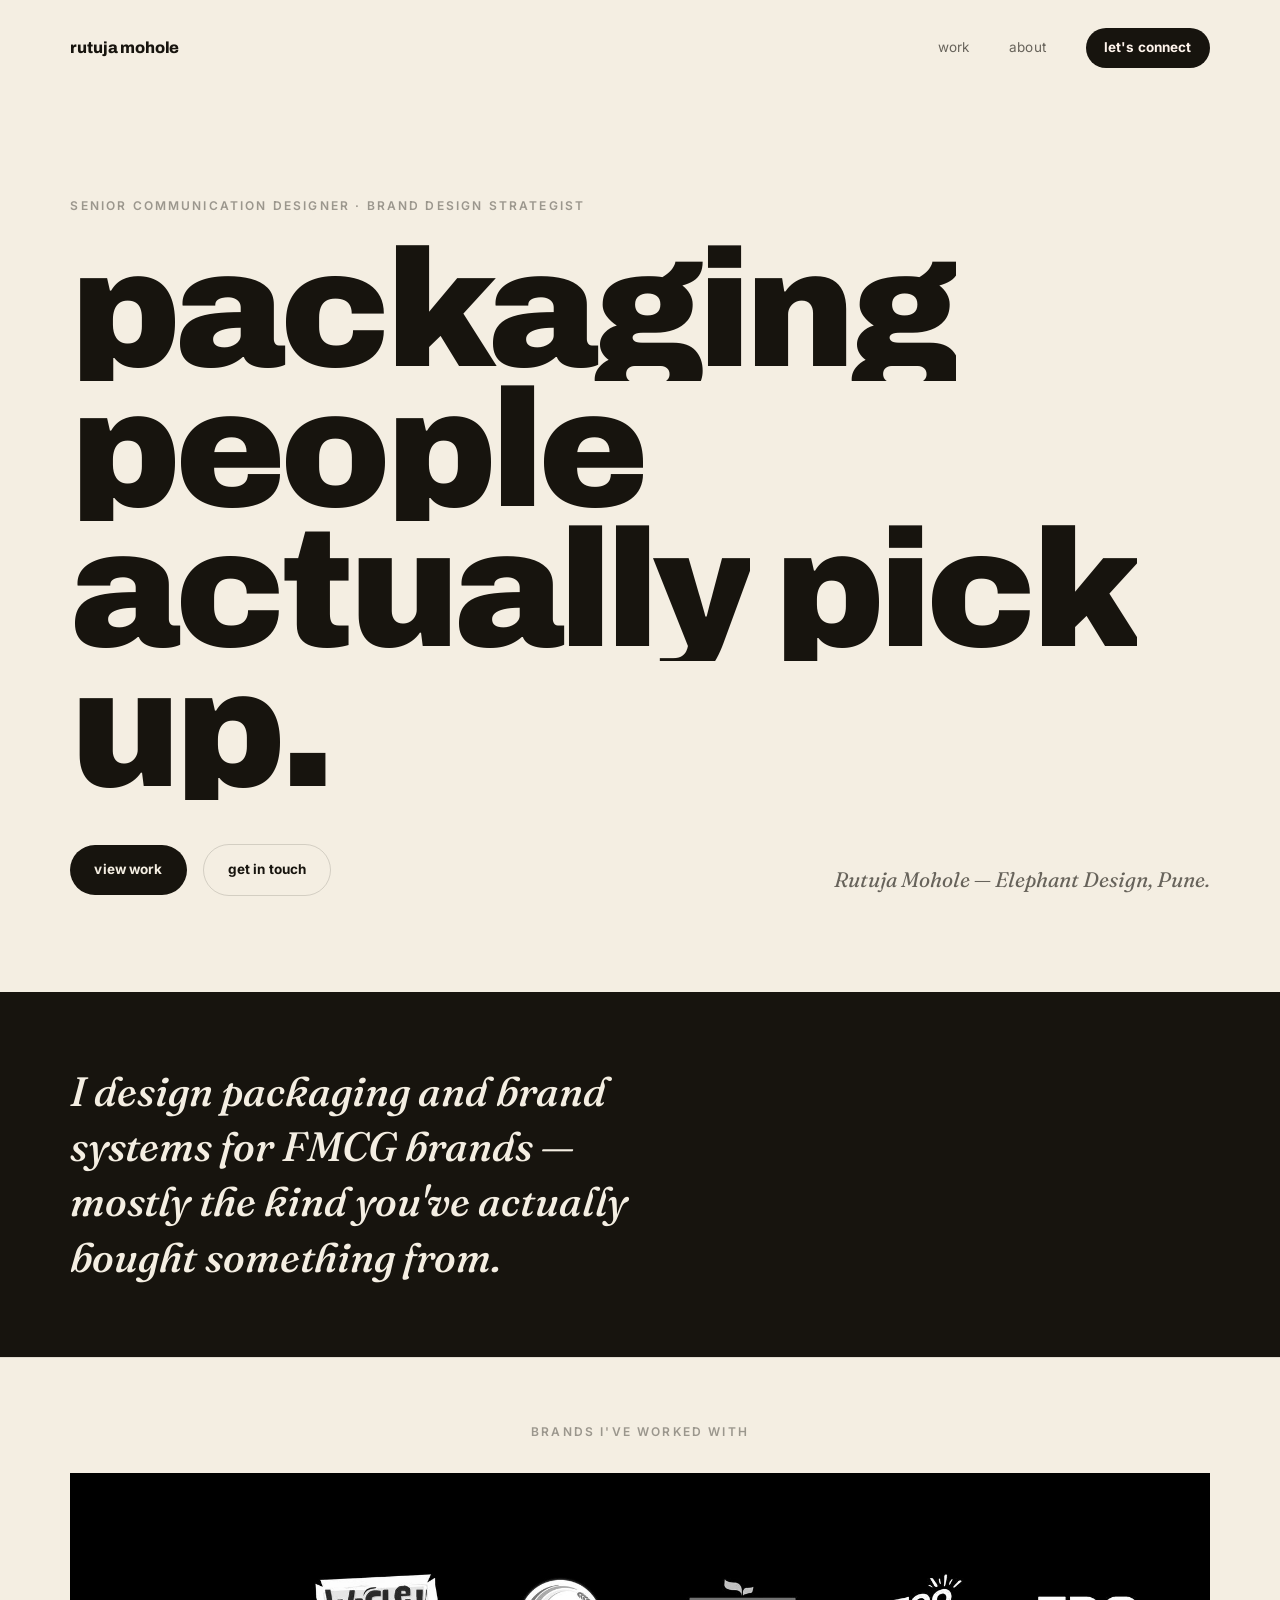
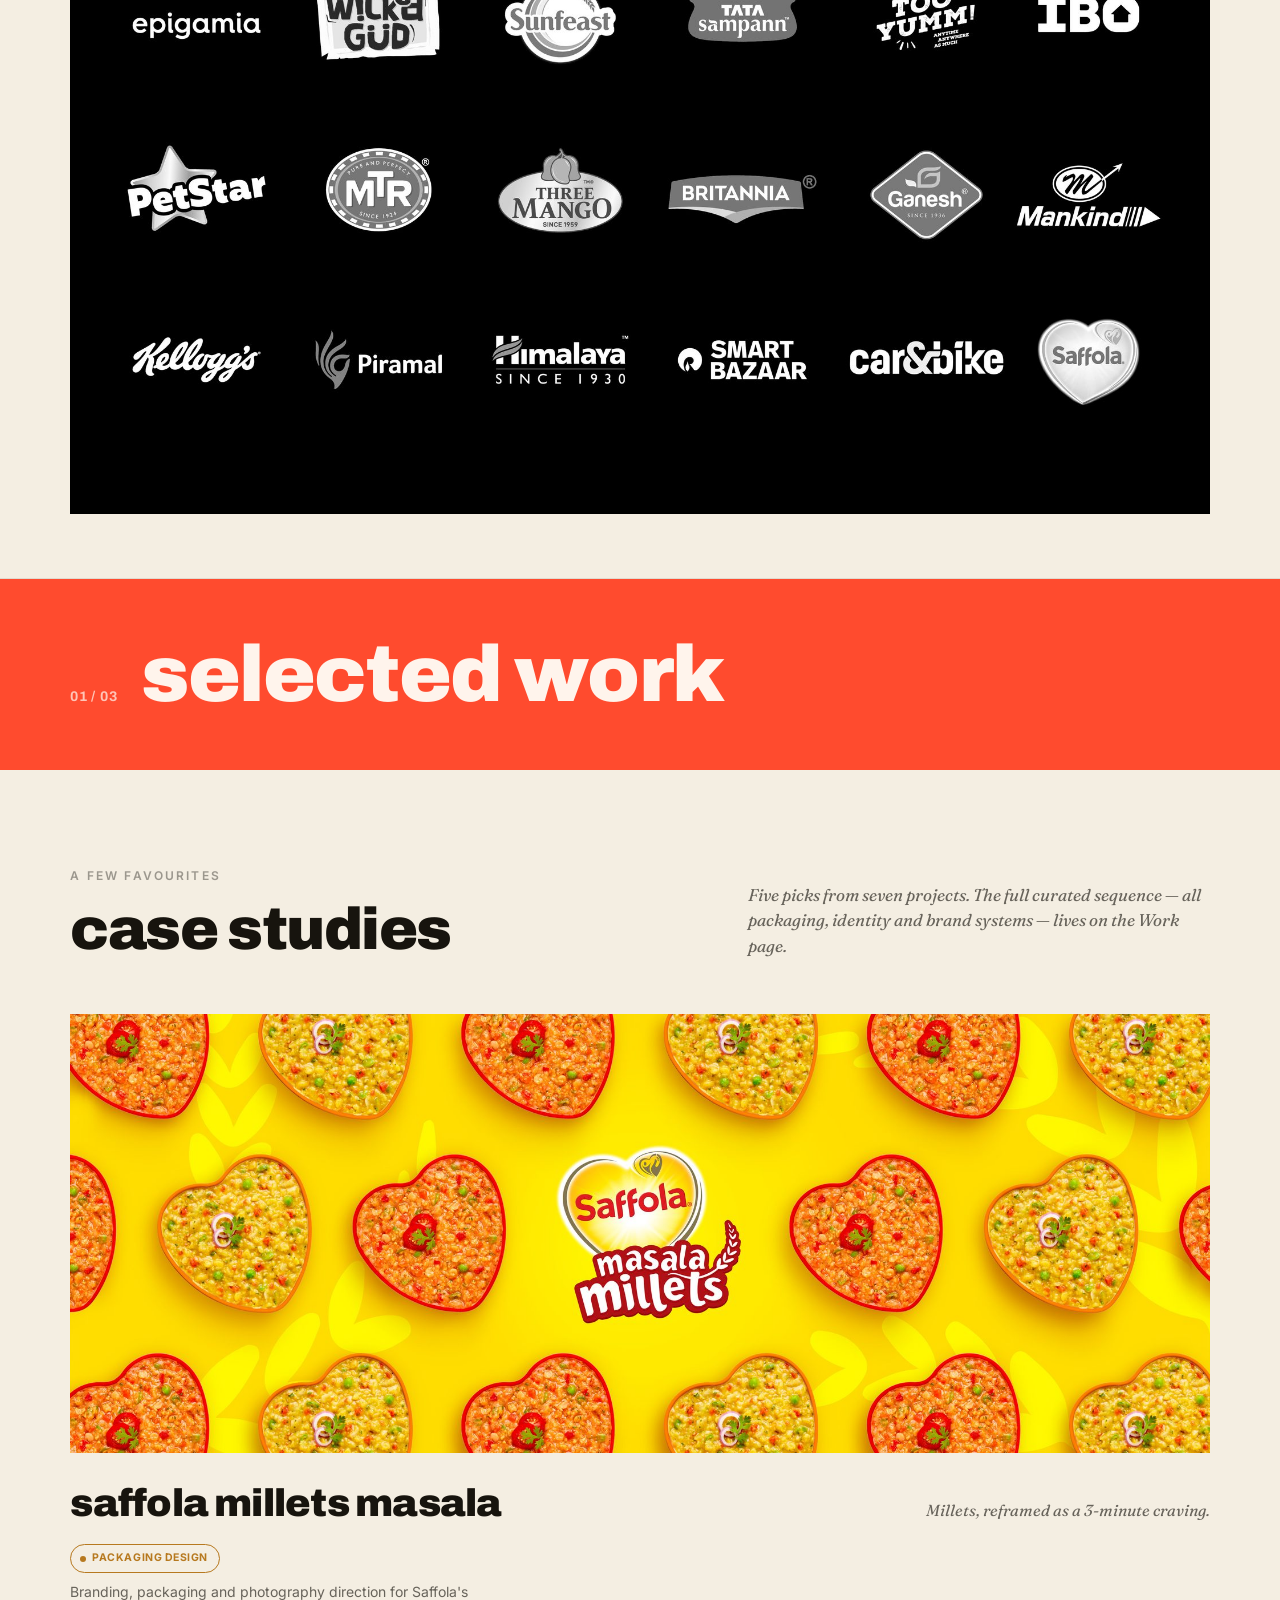
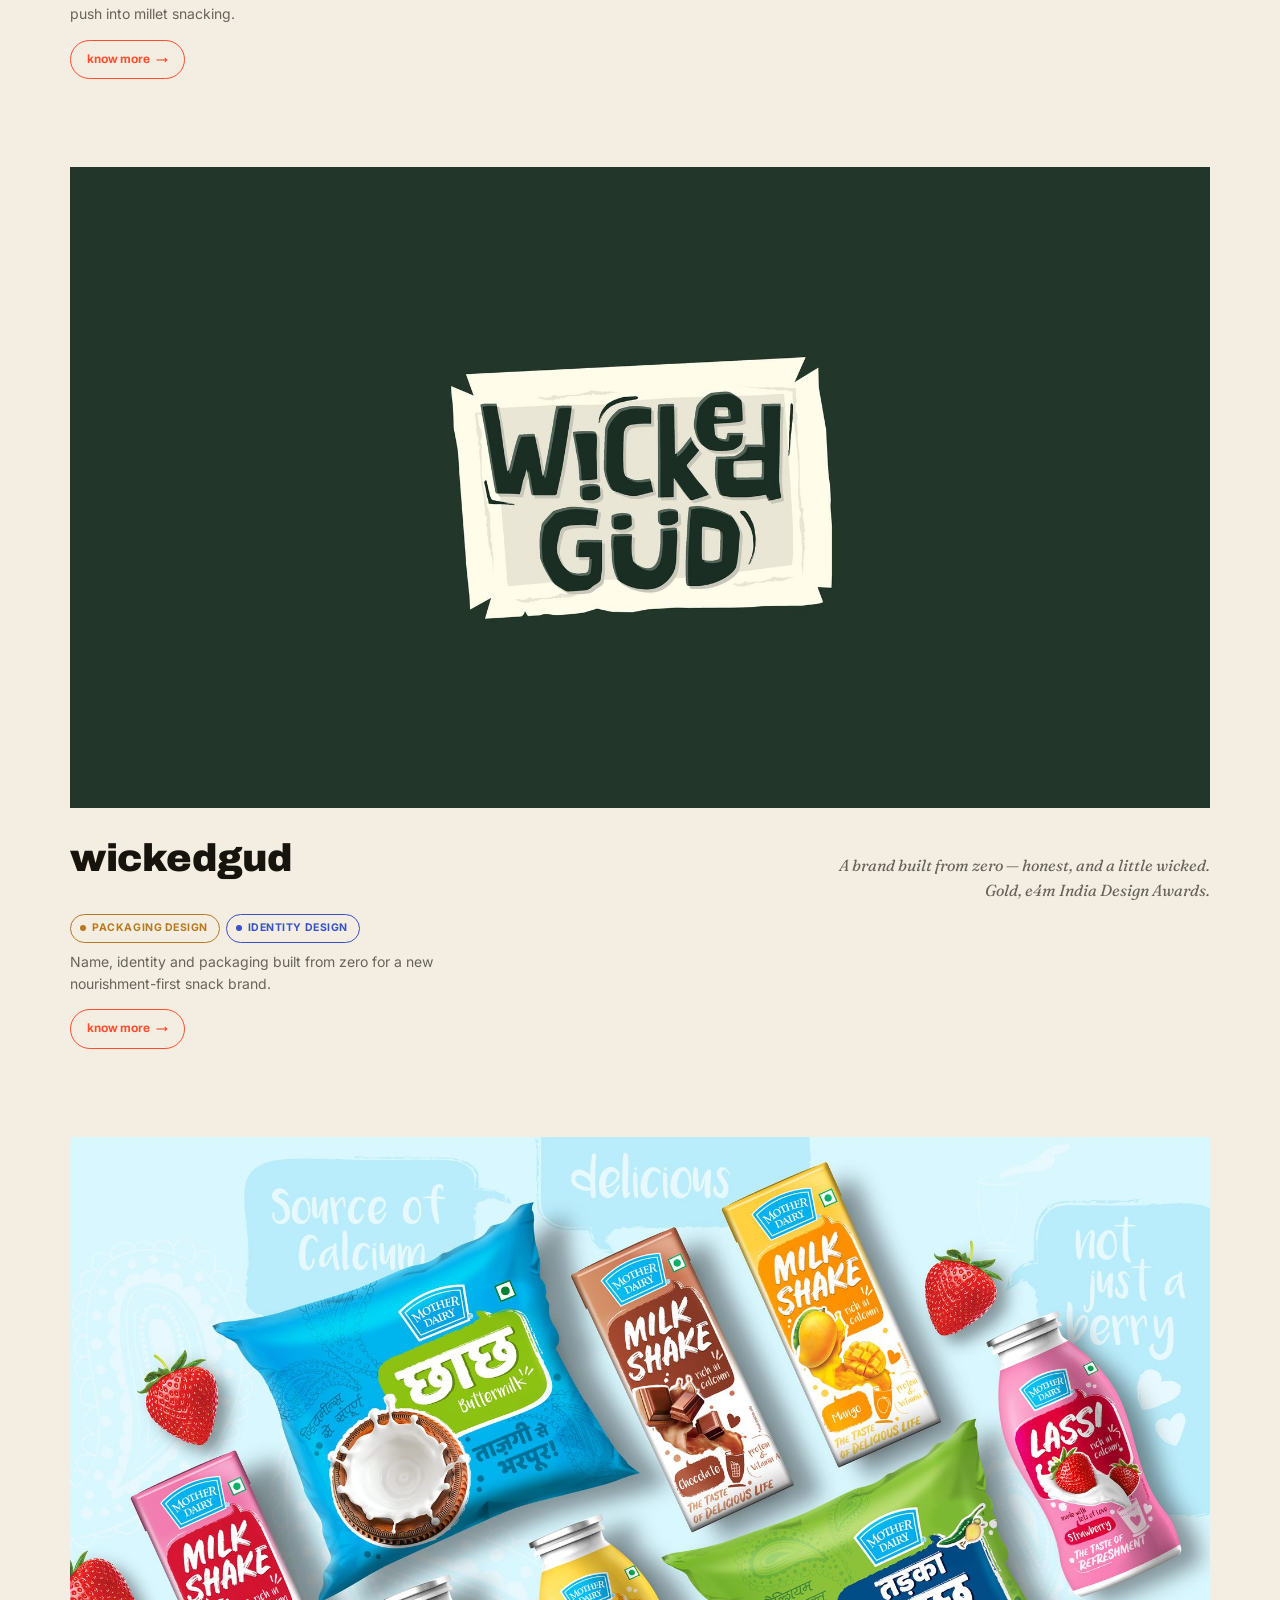
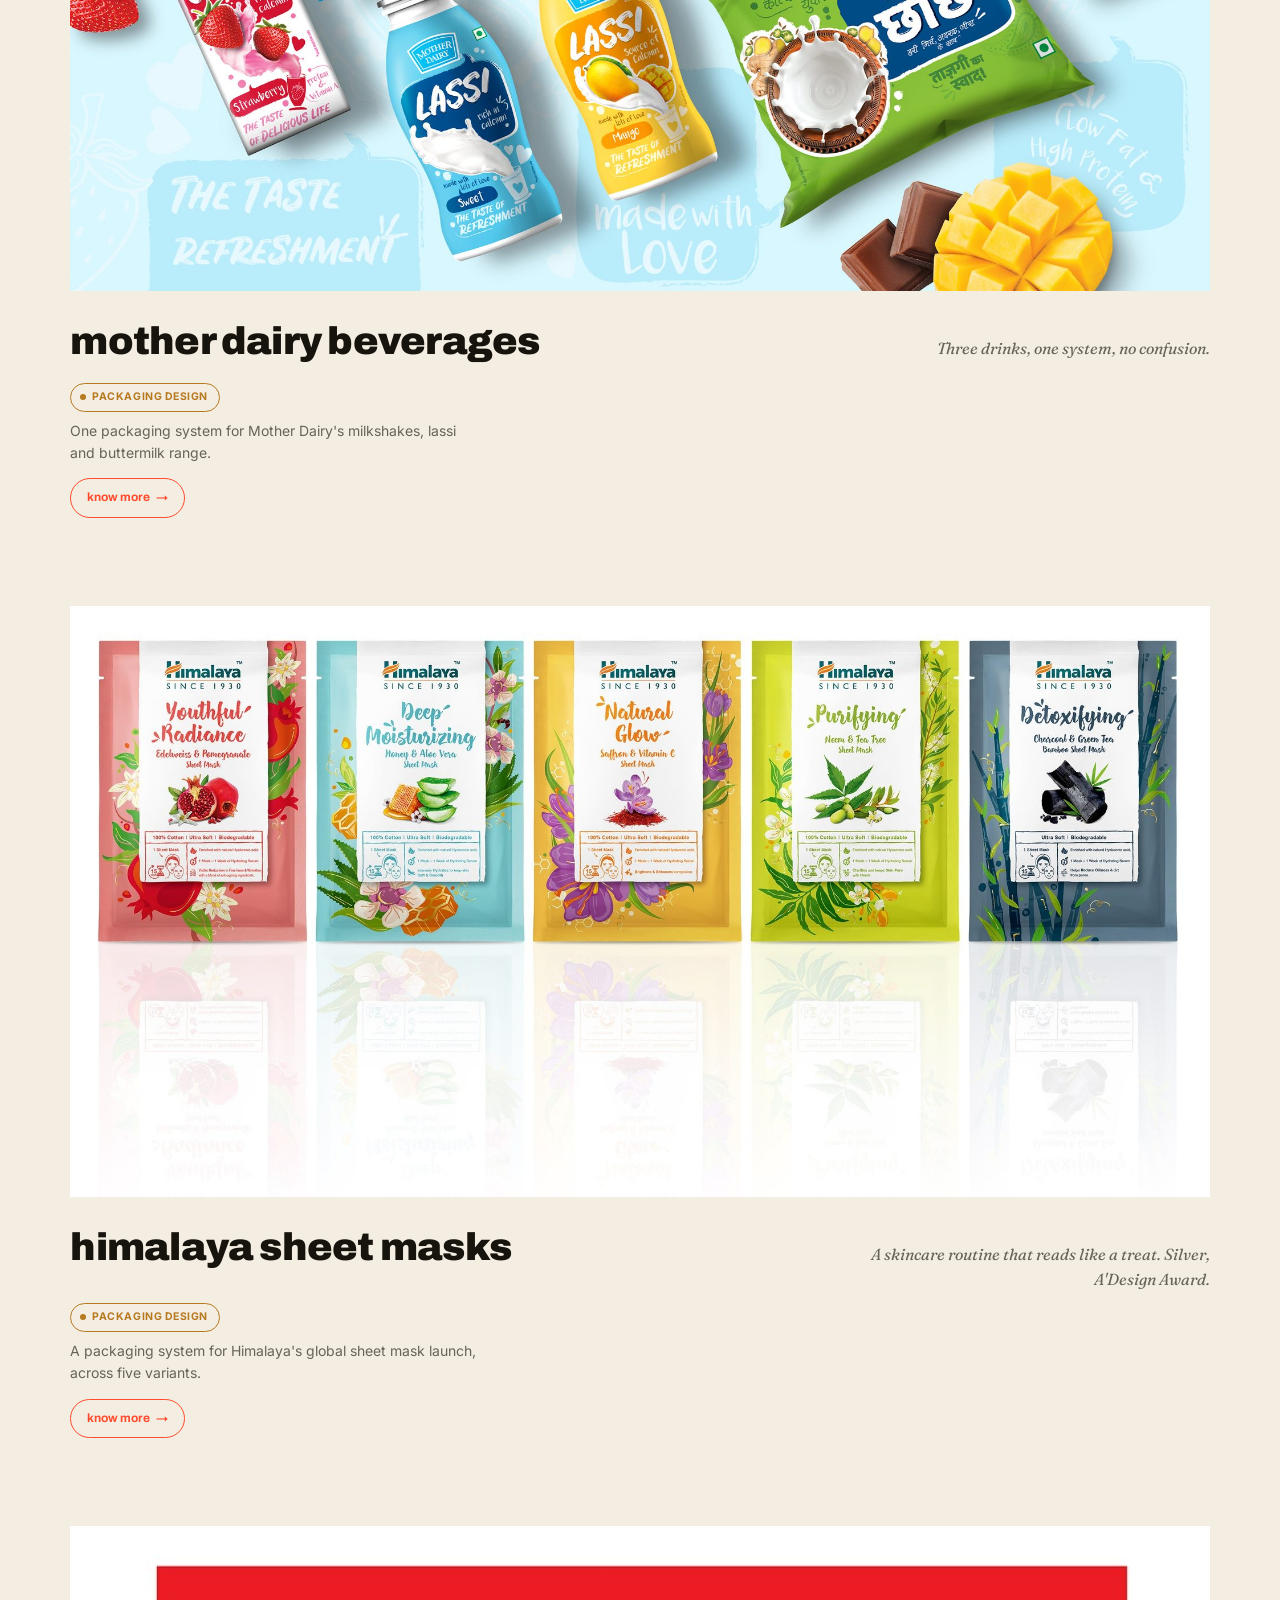
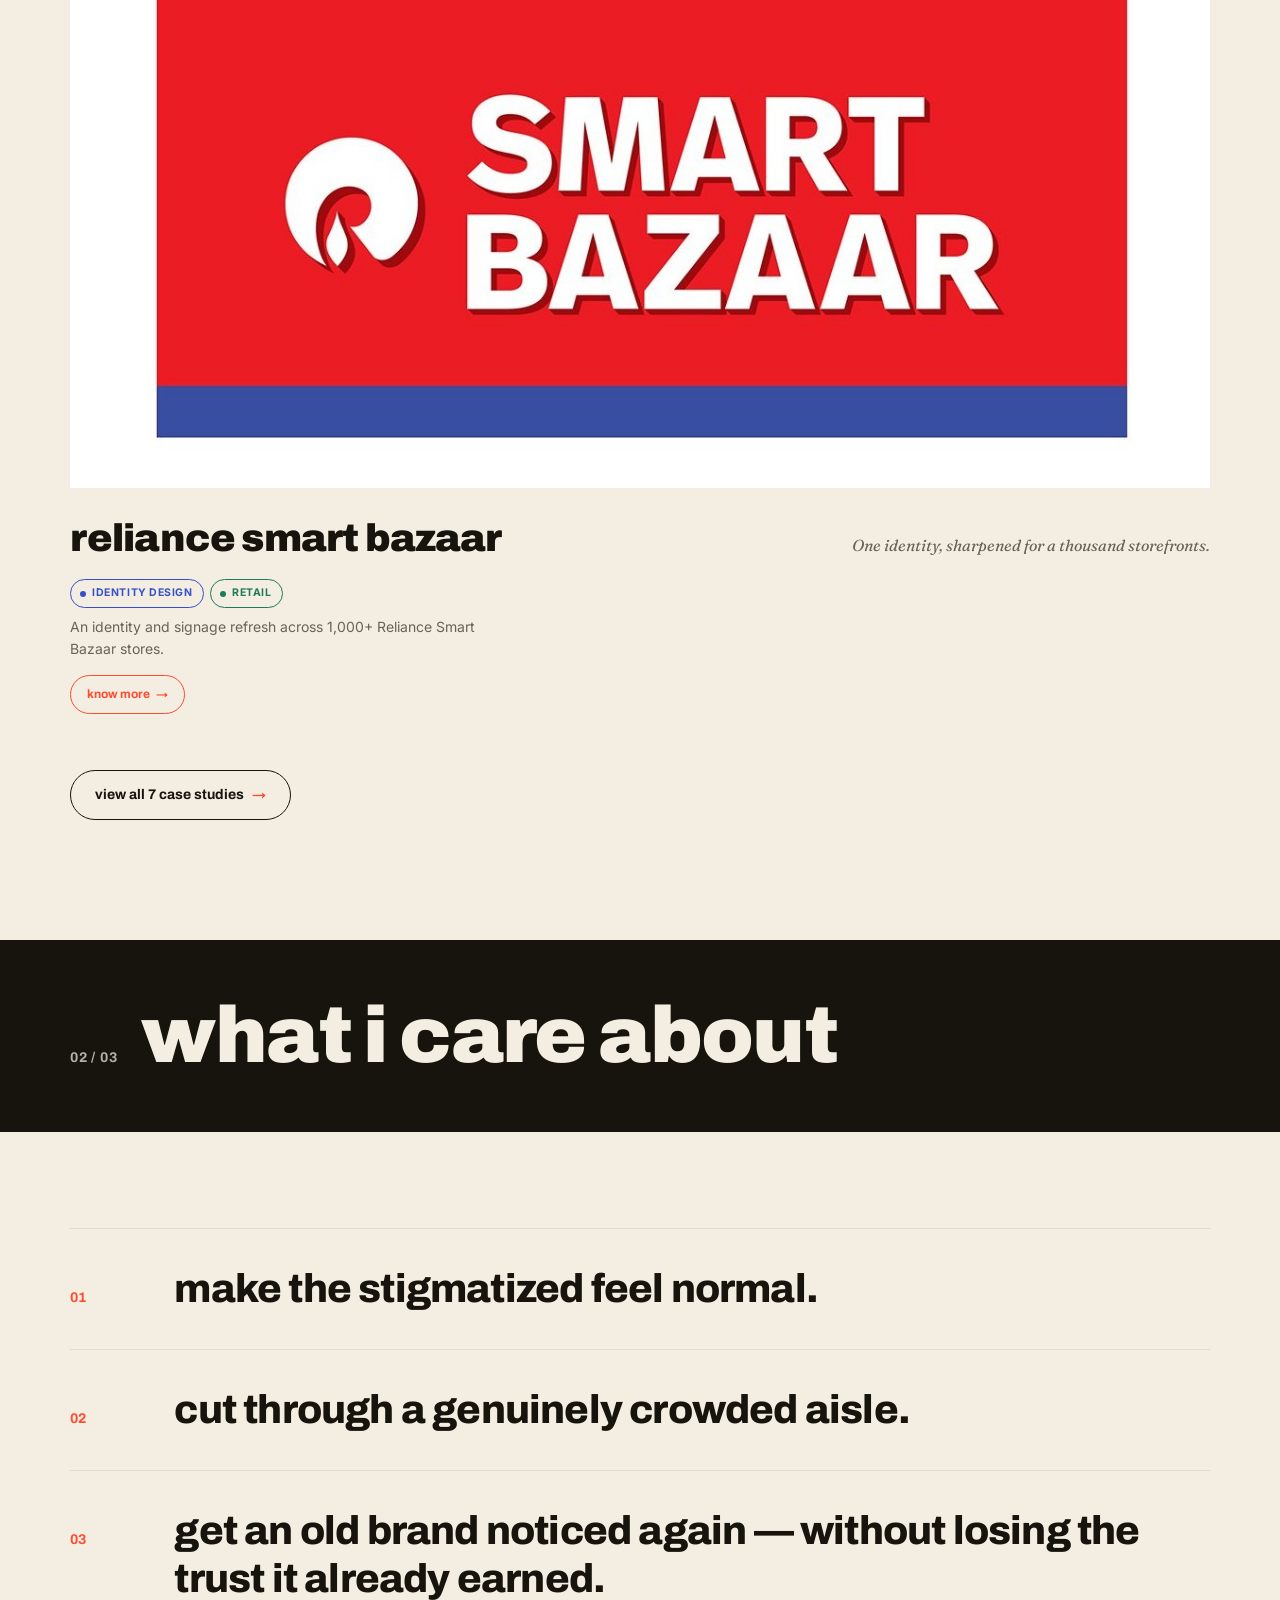
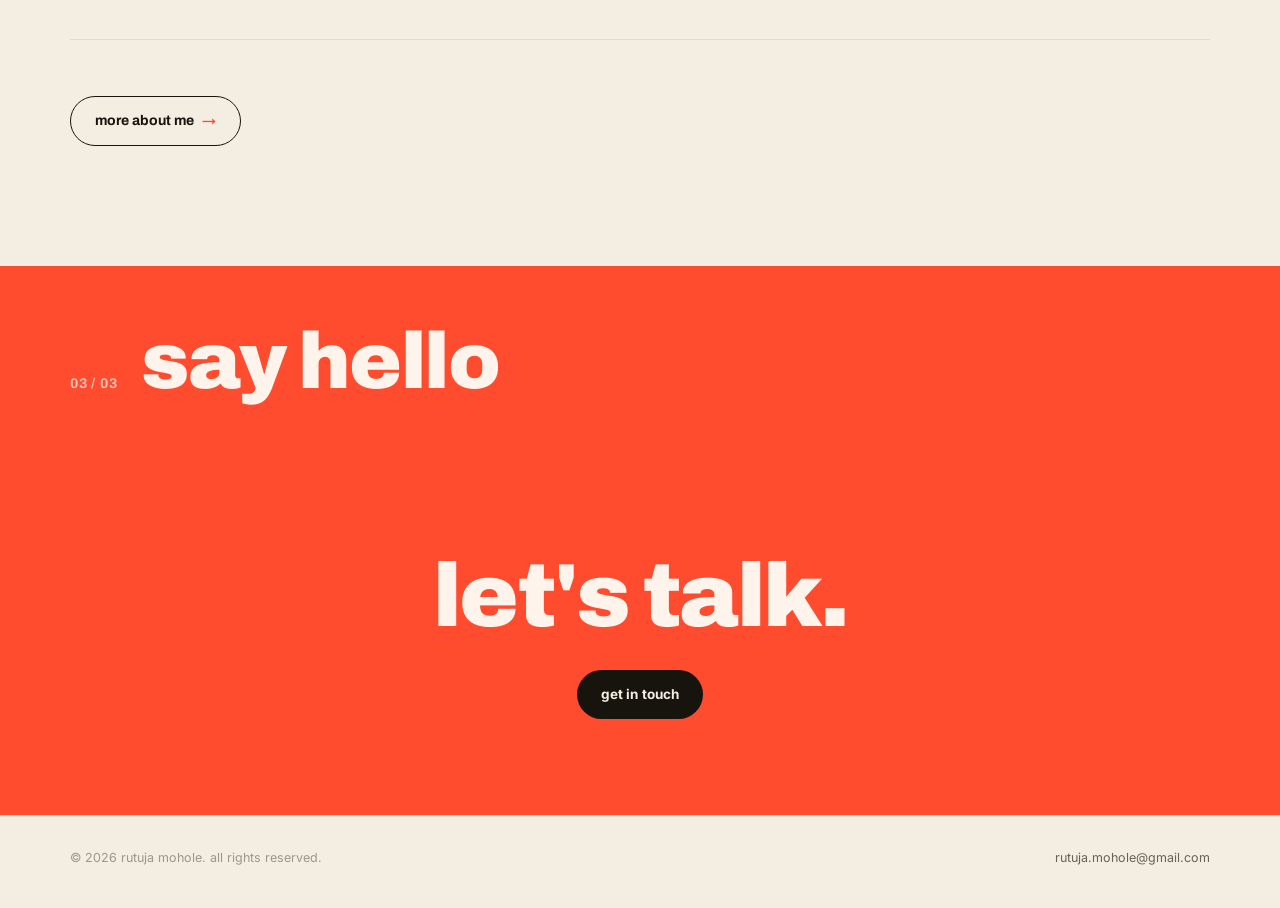
==== index.html @ 10455d33 "Differentiate category tags with distinct colors — amber (Packaging Design), indigo (Identity Design" ====
<!DOCTYPE html>
<html lang="en">
<head>
<meta charset="UTF-8">
<meta name="viewport" content="width=device-width, initial-scale=1.0">
<link rel="manifest" href="/manifest.json">
<meta name="theme-color" content="#17140E">
<link rel="icon" href="/icons/favicon-32.png" sizes="32x32" type="image/png">
<link rel="icon" href="/icons/favicon-48.png" sizes="48x48" type="image/png">
<link rel="apple-touch-icon" href="/icons/apple-touch-icon.png">
<meta name="apple-mobile-web-app-capable" content="yes">
<meta name="apple-mobile-web-app-status-bar-style" content="black-translucent">
<meta name="apple-mobile-web-app-title" content="Rutuja Mohole">
<title>Rutuja Mohole — Senior Communication Designer &amp; Brand Design Strategist</title>
<meta name="description" content="Portfolio of Rutuja Mohole — Senior Communication Designer & Brand Design Strategist. Branding, packaging and design systems for Saffola, Epigamia, WickedGud, Mother Dairy, Himalaya, ITC Sunfeast and Reliance Smart Bazaar.">
<link rel="stylesheet" href="css/style.css">
</head>
<body>

<nav class="nav">
  <a href="index.html" class="nav-mark">Rutuja Mohole</a>
  <div class="nav-links">
    <a href="work.html">Work</a>
    <a href="about.html">About</a>
    <a href="contact.html" class="cta">Let's Connect</a>
  </div>
  <button class="nav-toggle" aria-label="Menu"><span></span><span></span><span></span></button>
</nav>
<div class="nav-backdrop"></div>

<!-- ===================== HERO ===================== -->
<header class="hero" id="top">
  <div class="wrap">
    <div class="hero-copy">
      <p class="eyebrow">Senior Communication Designer · Brand Design Strategist</p>
      <h1 class="hero-name breakout" data-kinetic style="padding-left:var(--edge);">packaging people actually pick up.</h1>
      <div class="hero-tagline-row">
        <div class="hero-actions">
          <a href="work.html" class="btn btn-primary">view work</a>
          <a href="contact.html" class="btn btn-ghost">get in touch</a>
        </div>
        <p class="hero-intro">Rutuja Mohole — Elephant Design, Pune.</p>
      </div>
    </div>
  </div>
</header>

<!-- ===================== POSITIONING STRIP ===================== -->
<section class="positioning-strip reveal">
  <div class="wrap">
    <p>I design packaging and brand systems for FMCG brands — mostly the kind you've actually bought something from.</p>
  </div>
</section>

<!-- ===================== SIGNALS: LOGOS ===================== -->
<section class="logos">
  <div class="wrap">
    <p class="eyebrow" style="text-align:center;">Brands I've worked with</p>
    <div class="logo-grid">
      <img src="media/images/s02_Logos_copy.png.jpg" alt="Client brand logos: Epigamia, WickedGud, Sunfeast, Tata Sampann, Too Yumm, IBO, PetStar, MTR, Three Mango, Britannia, Ganesh, Mankind, Kellogg's, Piramal, Himalaya, Smart Bazaar, Car&Bike, Saffola" style="max-height:none;opacity:1;filter:none;grid-column:1/-1;width:100%;">
    </div>
  </div>
</section>

<!-- ===================== CHAPTER: THE WORK ===================== -->
<div class="chapter-divider reveal" style="--div-bg:var(--accent);--div-ink:var(--accent-ink);">
  <div class="wrap chapter-divider-inner">
    <span class="chapter-num">01 / 03</span>
    <span class="chapter-label">selected work</span>
  </div>
</div>

<!-- ===================== FEATURED WORK (curated, 5 of 7) ===================== -->
<section class="featured-work" id="work">
  <div class="wrap">
    <div class="section-head reveal">
      <div>
        <p class="eyebrow" style="margin-bottom:14px;">A few favourites</p>
        <h2 class="section-title" data-kinetic>case studies</h2>
      </div>
      <p class="section-sub">Five picks from seven projects. The full curated sequence — all packaging, identity and brand systems — lives on the Work page.</p>
    </div>

    <div class="featured-list">
      <a class="featured-item reveal" href="work/saffola-millets.html">
        <div class="featured-thumb" style="aspect-ratio:1999/769;"><img src="media/images/s04_Saffola_millets_banner.jpg.jpg" alt="Saffola Millets packaging"></div>
        <div class="featured-cap">
          <div class="featured-cap-row">
            <span class="featured-title">saffola millets masala</span>
            <span class="featured-outcome">Millets, reframed as a 3-minute craving.</span>
          </div>
          <div class="category-tags">
            <span class="category-tag cat-packaging">Packaging Design</span>
          </div>
          <p class="featured-explainer">Branding, packaging and photography direction for Saffola's push into millet snacking.</p>
          <span class="know-more-link">know more</span>
        </div>
      </a>

      <a class="featured-item reveal" href="work/wickedgud.html">
        <div class="featured-thumb" style="aspect-ratio:2000/1125;"><img src="media/images/s14_Logo-01.jpg.jpg" alt="WickedGud identity"></div>
        <div class="featured-cap">
          <div class="featured-cap-row">
            <span class="featured-title">wickedgud</span>
            <span class="featured-outcome">A brand built from zero — honest, and a little wicked. Gold, e4m India Design Awards.</span>
          </div>
          <div class="category-tags">
            <span class="category-tag cat-packaging">Packaging Design</span>
            <span class="category-tag cat-identity">Identity Design</span>
          </div>
          <p class="featured-explainer">Name, identity and packaging built from zero for a new nourishment-first snack brand.</p>
          <span class="know-more-link">know more</span>
        </div>
      </a>

      <a class="featured-item reveal" href="work/mother-dairy-beverages.html">
        <div class="featured-thumb" style="aspect-ratio:2000/1325;"><img src="media/images/s20_Mother_Dairy_Simulations_5.png.jpg" alt="Mother Dairy beverages packaging"></div>
        <div class="featured-cap">
          <div class="featured-cap-row">
            <span class="featured-title">mother dairy beverages</span>
            <span class="featured-outcome">Three drinks, one system, no confusion.</span>
          </div>
          <div class="category-tags">
            <span class="category-tag cat-packaging">Packaging Design</span>
          </div>
          <p class="featured-explainer">One packaging system for Mother Dairy's milkshakes, lassi and buttermilk range.</p>
          <span class="know-more-link">know more</span>
        </div>
      </a>

      <a class="featured-item reveal" href="work/himalaya-sheet-masks.html">
        <div class="featured-thumb" style="aspect-ratio:2000/1038;"><img src="media/images/s25_Main_Image_2.jpg.jpg" alt="Himalaya sheet mask packaging"></div>
        <div class="featured-cap">
          <div class="featured-cap-row">
            <span class="featured-title">himalaya sheet masks</span>
            <span class="featured-outcome">A skincare routine that reads like a treat. Silver, A'Design Award.</span>
          </div>
          <div class="category-tags">
            <span class="category-tag cat-packaging">Packaging Design</span>
          </div>
          <p class="featured-explainer">A packaging system for Himalaya's global sheet mask launch, across five variants.</p>
          <span class="know-more-link">know more</span>
        </div>
      </a>

      <a class="featured-item reveal" href="work/reliance-smart-bazaar.html">
        <div class="featured-thumb" style="aspect-ratio:1206/595;"><img src="media/images/s34_Reliance_Smart_Bazaar_logo.jpg.jpg" alt="Reliance Smart Bazaar logo"></div>
        <div class="featured-cap">
          <div class="featured-cap-row">
            <span class="featured-title">reliance smart bazaar</span>
            <span class="featured-outcome">One identity, sharpened for a thousand storefronts.</span>
          </div>
          <div class="category-tags">
            <span class="category-tag cat-identity">Identity Design</span>
            <span class="category-tag cat-retail">Retail</span>
          </div>
          <p class="featured-explainer">An identity and signage refresh across 1,000+ Reliance Smart Bazaar stores.</p>
          <span class="know-more-link">know more</span>
        </div>
      </a>
    </div>

    <a href="work.html" class="view-all-work reveal">view all 7 case studies</a>
  </div>
</section>

<!-- ===================== CHAPTER: APPROACH ===================== -->
<div class="chapter-divider reveal" style="--div-bg:var(--ink);--div-ink:var(--paper);margin-top:80px;">
  <div class="wrap chapter-divider-inner">
    <span class="chapter-num">02 / 03</span>
    <span class="chapter-label">what i care about</span>
  </div>
</div>

<!-- ===================== PHILOSOPHY TEASER ===================== -->
<section class="philosophy">
  <div class="wrap">
    <div class="philosophy-list">
      <div class="philosophy-item reveal">
        <span class="philosophy-index">01</span>
        <span class="philosophy-statement">make the stigmatized feel normal.</span>
      </div>
      <div class="philosophy-item reveal">
        <span class="philosophy-index">02</span>
        <span class="philosophy-statement">cut through a genuinely crowded aisle.</span>
      </div>
      <div class="philosophy-item reveal">
        <span class="philosophy-index">03</span>
        <span class="philosophy-statement">get an old brand noticed again — without losing the trust it already earned.</span>
      </div>
    </div>
    <a href="about.html" class="view-all-work reveal">more about me</a>
  </div>
</section>

<!-- ===================== CHAPTER: SAY HELLO ===================== -->
<div class="chapter-divider reveal" style="--div-bg:var(--accent);--div-ink:var(--accent-ink);margin-top:80px;">
  <div class="wrap chapter-divider-inner">
    <span class="chapter-num">03 / 03</span>
    <span class="chapter-label">say hello</span>
  </div>
</div>

<!-- ===================== CTA BAND ===================== -->
<div class="cta-band reveal">
  <div class="wrap">
    <h2 class="cta-band-title" data-kinetic>let's talk.</h2>
    <a href="contact.html" class="btn btn-primary">get in touch</a>
  </div>
</div>

<footer>
  <span>© <span id="year">2026</span> Rutuja Mohole. All rights reserved.</span>
  <a href="mailto:rutuja.mohole@gmail.com">rutuja.mohole@gmail.com</a>
</footer>

<script src="js/main.js"></script>
</body>
</html>
---- css/style.css ----
/* ============ Rutuja Mohole — Portfolio ============ */
/* Editorial brand-studio system: oversized Archivo Black statements paired
   with Fraunces serif for editorial copy, on a warm-paper resting base,
   punctuated by one confident accent (vermillion) sitewide + one deep,
   saturated accent per case study. Strict grid, broken once per page.
   Minimal image chrome — the work is the hero. */

@import url('https://fonts.googleapis.com/css2?family=Archivo:wght@500;600;700;800;900&family=Fraunces:ital,opsz,wght@0,9..144,400;0,9..144,500;0,9..144,600;1,9..144,400;1,9..144,500&family=Inter:wght@400;500;600;700&display=swap');

@view-transition{ navigation: auto; }
::view-transition-old(root), ::view-transition-new(root){
  animation-duration:.55s;
  animation-timing-function:cubic-bezier(.65,0,.35,1);
}

:root{
  --paper: #F4EEE2;
  --paper-deep: #EAE1CC;
  --ink: #17140E;
  --ink-dim: rgba(23,20,14,0.64);
  --ink-faint: rgba(23,20,14,0.40);
  --line: rgba(23,20,14,0.15);
  --line-soft: rgba(23,20,14,0.09);
  --accent: #FF4B2E;
  --accent-ink: #FFF4EC;
  --on-accent: #17140E;

  --display: 'Archivo', 'Inter', -apple-system, sans-serif;
  --serif: 'Fraunces', Georgia, serif;
  --sans: 'Inter', -apple-system, BlinkMacSystemFont, 'Segoe UI', sans-serif;

  --maxw: 1360px;
  --edge: clamp(24px, 5.5vw, 80px);

  /* case-study pages override this */
  --case-accent: var(--accent);
}

*{margin:0;padding:0;box-sizing:border-box;}

html{scroll-behavior:smooth;}

body{
  background:var(--paper);
  color:var(--ink);
  font-family:var(--sans);
  font-size:16px;
  line-height:1.6;
  -webkit-font-smoothing:antialiased;
  overflow-x:hidden;
}

img{display:block;max-width:100%;height:auto;}
a{color:inherit;text-decoration:none;}

::selection{background:var(--accent);color:var(--accent-ink);}

/* Keyboard focus — visible everywhere, invisible for mouse/touch users */
a:focus-visible,
button:focus-visible{
  outline:2px solid var(--accent);
  outline-offset:3px;
  border-radius:2px;
}
.work-card:focus-visible{outline:none;}
.work-card:focus-visible .work-thumb{outline:2px solid var(--accent);outline-offset:3px;}

.wrap{
  max-width:var(--maxw);
  margin:0 auto;
  padding-left:var(--edge);
  padding-right:var(--edge);
}

/* Grid-break utility: bleed an element to the true viewport edge,
   deliberately breaking the column discipline everywhere else respects. */
.breakout{
  width:100vw;
  margin-left:calc(50% - 50vw);
  margin-right:calc(50% - 50vw);
}

.eyebrow{
  font-family:var(--sans);
  font-size:12px;
  letter-spacing:0.18em;
  text-transform:uppercase;
  color:var(--ink-faint);
  font-weight:600;
}

/* ---------- Kinetic type entrance ---------- */
.kinetic-word{display:inline-block;overflow:hidden;vertical-align:top;}
.kinetic-word .kinetic-inner{
  display:inline-block;
  transform:translateY(112%);
  transition:transform .95s cubic-bezier(.16,.84,.44,1);
  will-change:transform;
}
.kinetic.in .kinetic-word:nth-child(1) .kinetic-inner{transition-delay:.02s;}
.kinetic.in .kinetic-word:nth-child(2) .kinetic-inner{transition-delay:.08s;}
.kinetic.in .kinetic-word:nth-child(3) .kinetic-inner{transition-delay:.14s;}
.kinetic.in .kinetic-word:nth-child(4) .kinetic-inner{transition-delay:.20s;}
.kinetic.in .kinetic-word:nth-child(5) .kinetic-inner{transition-delay:.26s;}
.kinetic.in .kinetic-word:nth-child(6) .kinetic-inner{transition-delay:.32s;}
.kinetic.in .kinetic-word:nth-child(7) .kinetic-inner{transition-delay:.38s;}
.kinetic.in .kinetic-word:nth-child(8) .kinetic-inner{transition-delay:.44s;}
.kinetic.in .kinetic-word:nth-child(9) .kinetic-inner{transition-delay:.50s;}
.kinetic.in .kinetic-word .kinetic-inner{transform:translateY(0);}

/* ---------- Nav ---------- */
.nav{
  position:fixed;
  top:0;left:0;right:0;
  z-index:100;
  display:flex;
  align-items:center;
  justify-content:space-between;
  padding:28px var(--edge);
  transition:background .35s ease, border-color .35s ease, padding .35s ease;
  border-bottom:1px solid transparent;
}
.nav.scrolled{
  background:rgba(244,238,226,0.88);
  backdrop-filter:blur(14px);
  -webkit-backdrop-filter:blur(14px);
  border-bottom-color:var(--line);
  padding-top:18px;
  padding-bottom:18px;
}
.nav-mark{
  font-family:var(--display);
  font-size:16px;
  font-weight:800;
  letter-spacing:-0.01em;
  text-transform:lowercase;
}
.nav-links{
  display:flex;
  gap:40px;
  align-items:center;
}
.nav-links a{
  font-size:13.5px;
  letter-spacing:0.01em;
  text-transform:lowercase;
  color:var(--ink-dim);
  position:relative;
  padding:4px 0;
  transition:color .25s ease;
}
.nav-links a:hover{color:var(--ink);}
.nav-links a.cta{
  color:var(--accent-ink);
  font-weight:700;
  background:var(--ink);
  padding:9px 18px;
  border-radius:100px;
  transition:background .25s ease, transform .25s ease;
}
.nav-links a.cta:hover{background:var(--accent);transform:translateY(-1px);}
.nav-toggle{display:none;}

/* ---------- Hero ---------- */
.hero{
  position:relative;
  padding-top:196px;
  padding-bottom:88px;
  overflow:hidden;
}
.hero .wrap{
  display:flex;
  flex-direction:column;
}
.hero-copy .eyebrow{margin-bottom:26px;}
.hero-name{
  font-family:var(--display);
  font-weight:900;
  text-transform:lowercase;
  font-size:clamp(64px, 13vw, 208px);
  line-height:0.84;
  letter-spacing:-0.035em;
  margin-bottom:44px;
  /* grid-break #1: the wordmark bleeds past the column that governs
     every other element on the page. */
}
.hero-name em{font-style:normal;color:var(--accent);}
.hero-tagline-row{
  display:flex;
  justify-content:space-between;
  align-items:flex-end;
  gap:32px;
  flex-wrap:wrap;
  padding-bottom:8px;
}
.hero-role{
  font-size:clamp(15px, 1.5vw, 18px);
  color:var(--ink);
  max-width:34ch;
}
.hero-intro{
  font-family:var(--serif);
  font-style:italic;
  font-size:clamp(17px, 1.7vw, 21px);
  color:var(--ink-dim);
  max-width:32ch;
  line-height:1.5;
  text-align:right;
}
.hero-actions{
  display:flex;
  gap:16px;
  align-items:center;
  flex-wrap:wrap;
}
.btn{
  display:inline-flex;
  align-items:center;
  gap:8px;
  font-size:13.5px;
  font-weight:700;
  letter-spacing:0.01em;
  text-transform:lowercase;
  padding:14px 24px;
  border-radius:100px;
  transition:background .25s ease, color .25s ease, transform .25s ease, border-color .25s ease;
}
.btn-primary{background:var(--ink);color:var(--paper);}
.btn-primary:hover{background:var(--accent);color:var(--accent-ink);transform:translateY(-1px);}
.btn-ghost{background:transparent;color:var(--ink);border:1px solid var(--line);}
.btn-ghost:hover{border-color:var(--ink);}

.scroll-cue{display:none;}

/* ---------- Logos strip ---------- */
.logos{
  padding:64px 0;
  border-top:1px solid var(--line-soft);
  border-bottom:1px solid var(--line-soft);
}
.logos .wrap > p{
  text-align:center;
  margin-bottom:32px;
}
.logo-grid{
  display:grid;
  grid-template-columns:repeat(6, 1fr);
  gap:0;
  align-items:center;
  justify-items:center;
}
.logo-grid img{
  filter:grayscale(1) brightness(1.5) contrast(0.9);
  opacity:0.5;
  max-height:34px;
  width:auto;
  transition:opacity .3s ease, filter .3s ease;
}
.logo-grid img:hover{opacity:0.9;filter:grayscale(0) brightness(1);}

/* ---------- Chapter dividers (full-bleed color-blocked section breaks) --- */
.chapter-divider{
  background:var(--div-bg, var(--accent));
  color:var(--div-ink, var(--accent-ink));
  padding:56px 0;
  overflow:hidden;
}
.chapter-divider-inner{
  display:flex;
  align-items:baseline;
  gap:24px;
  flex-wrap:wrap;
}
.chapter-num{
  font-family:var(--display);
  font-weight:700;
  font-size:14px;
  letter-spacing:0.05em;
  opacity:0.72;
}
.chapter-label{
  font-family:var(--display);
  font-weight:900;
  text-transform:lowercase;
  font-size:clamp(38px, 6.2vw, 92px);
  line-height:1;
  letter-spacing:-0.02em;
}

/* ---------- Section shells ---------- */
section{position:relative;}
.section-head{
  display:flex;
  justify-content:space-between;
  align-items:flex-end;
  gap:24px;
  margin-bottom:56px;
  flex-wrap:wrap;
}
.section-title{
  font-family:var(--display);
  font-weight:900;
  text-transform:lowercase;
  font-size:clamp(34px, 4.6vw, 60px);
  letter-spacing:-0.025em;
  line-height:1.0;
}
.section-sub{
  font-family:var(--serif);
  font-style:italic;
  color:var(--ink-dim);
  max-width:42ch;
  font-size:17px;
  line-height:1.5;
}

/* ---------- Work grid (masonry) ---------- */
.work-index{padding:88px 0 40px;}
.work-grid{
  column-count:2;
  column-gap:32px;
}
.work-card{
  display:block;
  break-inside:avoid;
  margin-bottom:52px;
  cursor:pointer;
}
.work-thumb{
  position:relative;
  width:100%;
  overflow:hidden;
  background:var(--paper-deep);
}
.work-thumb img{
  width:100%;height:100%;object-fit:cover;
  transition:transform .7s cubic-bezier(.16,.84,.44,1);
}
.work-card:hover .work-thumb img{transform:scale(1.035);}
.work-cap{
  display:flex;
  justify-content:space-between;
  align-items:baseline;
  gap:16px;
  margin-top:16px;
  padding-bottom:16px;
  border-bottom:1px solid var(--line-soft);
}
.work-title{
  font-family:var(--display);
  font-weight:700;
  font-size:16px;
  text-transform:lowercase;
  color:var(--ink);
  display:inline-flex;
  align-items:center;
  gap:8px;
}
.work-title::after{
  content:'→';
  opacity:0;
  transform:translateX(-4px);
  transition:opacity .25s ease, transform .25s ease;
  color:var(--accent);
}
.work-card:hover .work-title::after{opacity:1;transform:translateX(0);}
.work-role{
  font-size:12px;
  color:var(--ink-faint);
  text-align:right;
  white-space:nowrap;
}
.work-num{display:none;}

/* Discipline category pills — packaging design / identity design / retail */
.category-tags{
  display:flex;
  gap:6px;
  flex-wrap:wrap;
  margin-top:10px;
}
.category-tag{
  font-family:var(--sans);
  font-size:10.5px;
  letter-spacing:0.05em;
  text-transform:uppercase;
  font-weight:700;
  padding:5px 11px 5px 9px;
  border-radius:100px;
  border:1px solid var(--cat-color, var(--line));
  color:var(--cat-color, var(--ink-dim));
  white-space:nowrap;
  display:inline-flex;
  align-items:center;
  gap:6px;
}
.category-tag::before{
  content:'';
  width:6px;height:6px;
  border-radius:50%;
  background:var(--cat-color, var(--ink-faint));
  flex-shrink:0;
}
/* One distinct color per discipline, so the tags read apart at a glance */
.category-tag.cat-packaging{--cat-color:#B7791F;}
.category-tag.cat-identity{--cat-color:#3550C9;}
.category-tag.cat-retail{--cat-color:#1F7A5C;}
.work-tags{display:none;}
.work-main{display:contents;}

/* ---------- Case study ---------- */
.case{
  padding:0;
}
.case-continued{
  padding:64px 0 140px;
}
.case-head{
  display:grid;
  grid-template-columns:1fr 1fr;
  gap:60px;
  margin-bottom:72px;
}
.case-id{
  display:flex;align-items:center;gap:14px;
  margin-bottom:28px;
}
.case-id .num{
  font-family:var(--display);
  font-size:14px;
  font-weight:700;
  color:var(--case-accent, var(--accent));
}
.case-meta{
  display:flex;
  gap:10px;
  flex-wrap:wrap;
  margin-bottom:24px;
}
.case-title{
  font-family:var(--display);
  font-weight:900;
  text-transform:lowercase;
  font-size:clamp(38px, 5.6vw, 76px);
  line-height:0.98;
  letter-spacing:-0.03em;
  margin-bottom:22px;
}
.case-company{
  color:var(--ink-dim);
  font-size:14.5px;
  margin-bottom:8px;
}
.case-dek{
  font-family:var(--serif);
  font-style:italic;
  color:var(--ink-dim);
  font-size:17px;
  line-height:1.5;
  max-width:38ch;
  margin-bottom:20px;
}
.case-award{
  display:inline-flex;
  align-items:center;
  gap:8px;
  font-size:12.5px;
  font-weight:600;
  color:var(--case-accent, var(--accent));
  border:1px solid currentColor;
  padding:7px 14px;
  border-radius:100px;
  margin-top:14px;
}
.case-facts{
  display:grid;
  grid-template-columns:1fr 1fr;
  gap:24px;
  align-content:start;
}
.fact-label{
  font-size:11.5px;
  letter-spacing:0.1em;
  text-transform:uppercase;
  color:var(--ink-faint);
  margin-bottom:8px;
}
.fact-value{
  font-size:15px;
  color:var(--ink);
  line-height:1.5;
}

.case-copy{
  display:grid;
  grid-template-columns:1fr 1fr;
  gap:64px;
  margin-bottom:72px;
  padding-top:52px;
  border-top:1px solid var(--line-soft);
}
.copy-block h4{
  font-family:var(--display);
  font-weight:800;
  text-transform:lowercase;
  font-size:17px;
  margin-bottom:16px;
  color:var(--case-accent, var(--accent));
}
.copy-block p{
  font-family:var(--serif);
  color:var(--ink);
  font-size:18px;
  line-height:1.6;
}

.case-media{
  margin-bottom:72px;
}
.media-row{
  display:grid;
  align-items:start;
  gap:24px;
  margin-bottom:24px;
}
.media-row.g1{grid-template-columns:1fr;}
.media-row.g2{grid-template-columns:1fr 1fr;}
.media-row.g3{grid-template-columns:1fr 1fr 1fr;}
.media-row.g2-wide{grid-template-columns:1.4fr 1fr;}
.media-item{
  overflow:hidden;
  background:var(--paper-deep);
}
.media-item img, .media-item video{
  width:100%;height:100%;object-fit:cover;
  display:block;
}
.media-item.tall{aspect-ratio: 4/5;}
.media-item.wide{aspect-ratio: 16/9;}
.media-item.square{aspect-ratio: 1/1;}
.media-item.portrait{max-width:380px;margin:0 auto;}
/* grid-break: one hero image per case study bleeds edge-to-edge, like a
   magazine spread's opening plate — true viewport-width, no gutter. */
.media-row.breakout{
  width:100vw;
  margin-left:calc(50% - 50vw);
  margin-right:calc(50% - 50vw);
}
.media-cap{
  font-family:var(--sans);
  font-size:11.5px;
  letter-spacing:0.03em;
  text-transform:uppercase;
  font-weight:600;
  color:var(--ink-faint);
  margin-top:12px;
}

.case-system{
  padding-top:56px;
  display:grid;
  grid-template-columns:0.6fr 1.4fr;
  gap:64px;
}
.system-list{
  display:flex;
  flex-direction:column;
  gap:26px;
}
.system-item{
  padding-left:24px;
  border-left:2px solid var(--case-accent, var(--accent));
  position:relative;
}
.system-item strong{
  display:block;
  font-family:var(--display);
  color:var(--ink);
  font-weight:700;
  font-size:15.5px;
  margin-bottom:7px;
}
.system-item span{
  color:var(--ink-dim);
  font-size:14.5px;
  line-height:1.7;
}

.case-footer{
  display:flex;
  justify-content:space-between;
  align-items:center;
  margin-top:64px;
  padding-top:28px;
  border-top:1px solid var(--line-soft);
}
.case-footer a{
  font-size:13px;
  font-weight:700;
  font-family:var(--display);
  text-transform:lowercase;
  color:var(--ink);
  display:inline-flex;align-items:center;gap:8px;
  padding:12px 20px;
  border-radius:100px;
  border:1px solid var(--line);
  transition:background .2s ease, color .2s ease, border-color .2s ease, transform .2s ease;
}
.case-footer a:hover{
  background:var(--case-accent, var(--accent));
  border-color:var(--case-accent, var(--accent));
  color:var(--accent-ink);
  transform:translateY(-1px);
}

/* ---------- About ---------- */
.about{padding:0 0 140px;}
.about-grid{
  display:grid;
  grid-template-columns:0.7fr 1.3fr;
  gap:64px;
  align-items:start;
}
.about-portrait{
  overflow:hidden;
  background:var(--paper-deep);
}
.about-portrait img{
  width:100%;height:100%;object-fit:cover;
  filter:grayscale(1) sepia(0.12) contrast(1.08) brightness(1.02);
}
.about-copy{
  display:flex;
  flex-direction:column;
}
.about-lead{
  font-family:var(--serif);
  font-style:italic;
  font-weight:500;
  font-size:clamp(24px, 2.8vw, 36px);
  line-height:1.3;
  letter-spacing:-0.005em;
  margin-bottom:32px;
}
.about-body p{
  color:var(--ink-dim);
  font-size:15.5px;
  line-height:1.85;
  margin-bottom:20px;
}
.stat-row{
  display:grid;
  grid-template-columns:repeat(3,1fr);
  gap:24px;
  margin-top:16px;
  padding-top:32px;
  border-top:1px solid var(--line-soft);
}
.stat-num{
  font-family:var(--display);
  font-weight:900;
  font-size:clamp(30px,3.4vw,44px);
  color:var(--accent);
  margin-bottom:6px;
}
.stat-label{
  font-size:12.5px;
  text-transform:lowercase;
  color:var(--ink-dim);
}

/* ---------- Contact ---------- */
.contact{
  padding:0 0 110px;
  text-align:center;
}
.contact-title{
  font-family:var(--display);
  font-weight:900;
  text-transform:lowercase;
  font-size:clamp(48px, 9.5vw, 148px);
  line-height:0.9;
  letter-spacing:-0.035em;
  margin-bottom:32px;
}
.contact-title em{font-style:normal;color:var(--accent);}
.contact-sub{
  font-family:var(--serif);
  font-style:italic;
  color:var(--ink-dim);
  max-width:44ch;
  margin:0 auto 48px;
  font-size:19px;
  line-height:1.5;
}
.contact-links{
  display:flex;
  gap:18px;
  justify-content:center;
  flex-wrap:wrap;
  margin-bottom:20px;
}
.contact-email{
  font-family:var(--display);
  font-weight:700;
  font-size:clamp(19px,2.2vw,26px);
  border-bottom:2px solid var(--ink);
  padding-bottom:6px;
  transition:border-color .3s ease, color .3s ease;
}
.contact-email:hover{border-color:var(--accent);color:var(--accent);}

footer{
  padding:32px var(--edge) 40px;
  display:flex;
  justify-content:space-between;
  align-items:center;
  border-top:1px solid var(--line-soft);
  color:var(--ink-faint);
  font-size:12.5px;
  text-transform:lowercase;
  flex-wrap:wrap;
  gap:12px;
}
footer a{color:var(--ink-dim);}
footer a:hover{color:var(--ink);}

/* ---------- Positioning strip (full-bleed statement band) ---------- */
.positioning-strip{
  background:var(--ink);
  color:var(--paper);
  padding:72px 0;
}
.positioning-strip p{
  font-family:var(--serif);
  font-style:italic;
  font-weight:500;
  font-size:clamp(22px, 3.2vw, 42px);
  line-height:1.35;
  max-width:22ch;
}

/* ---------- Selected work — large full-bleed single-column tiles ---------- */
.featured-work{padding:96px 0 40px;}
.featured-list{display:flex;flex-direction:column;gap:88px;}
.featured-item{display:block;}
.featured-thumb{
  overflow:hidden;
  background:var(--paper-deep);
  margin-bottom:20px;
}
.featured-thumb img{
  width:100%;height:100%;object-fit:cover;
  transition:transform .8s cubic-bezier(.16,.84,.44,1);
}
.featured-item:hover .featured-thumb img{transform:scale(1.02);}
.featured-cap{
  display:block;
}
.featured-cap-row{
  display:flex;
  justify-content:space-between;
  align-items:baseline;
  gap:20px;
  flex-wrap:wrap;
}
.featured-title{
  font-family:var(--display);
  font-weight:900;
  text-transform:lowercase;
  font-size:clamp(24px, 3vw, 40px);
  letter-spacing:-0.02em;
  display:inline-flex;align-items:center;gap:14px;
}
.featured-title::after{
  content:'→';
  color:var(--accent);
  opacity:0;
  transform:translateX(-6px);
  transition:opacity .25s ease, transform .25s ease;
}
.featured-item:hover .featured-title::after{opacity:1;transform:translateX(0);}
.featured-outcome{
  font-family:var(--serif);
  font-style:italic;
  color:var(--ink-dim);
  font-size:16px;
  max-width:38ch;
  text-align:right;
}
.view-all-work{
  display:inline-flex;
  align-items:center;
  gap:8px;
  margin-top:56px;
  font-family:var(--display);
  font-weight:700;
  text-transform:lowercase;
  font-size:14px;
  padding:13px 24px;
  border-radius:100px;
  border:1px solid var(--ink);
  color:var(--ink);
  transition:background .25s ease, color .25s ease, transform .25s ease;
}
.view-all-work:hover{background:var(--ink);color:var(--paper);transform:translateY(-1px);}

/* "click here to know more" — small persistent link on case-study tiles */
.know-more-link{
  display:inline-flex;
  align-items:center;
  gap:6px;
  margin-top:14px;
  font-family:var(--display);
  font-weight:700;
  text-transform:lowercase;
  font-size:12px;
  padding:9px 16px;
  border-radius:100px;
  border:1px solid var(--case-accent, var(--accent));
  color:var(--case-accent, var(--accent));
  transition:background .2s ease, color .2s ease, transform .2s ease;
}
.know-more-link::after{content:'→';transition:transform .2s ease;}
.work-card:hover .know-more-link,
.featured-item:hover .know-more-link{
  background:var(--case-accent, var(--accent));
  color:var(--accent-ink);
  transform:translateY(-1px);
}
.work-card:hover .know-more-link::after,
.featured-item:hover .know-more-link::after{transform:translateX(3px);}
.view-all-work::after{content:'→';color:var(--accent);transition:transform .2s ease;}
.view-all-work:hover::after{transform:translateX(4px);}

/* ---------- Philosophy statements (big type principles) ---------- */
.philosophy{padding:96px 0 40px;}
.philosophy-list{
  display:flex;
  flex-direction:column;
}
.philosophy-item{
  display:grid;
  grid-template-columns:80px 1fr;
  gap:24px;
  padding:36px 0;
  border-top:1px solid var(--line-soft);
  align-items:baseline;
}
.philosophy-list .philosophy-item:last-child{border-bottom:1px solid var(--line-soft);}
.philosophy-index{
  font-family:var(--display);
  font-weight:700;
  font-size:14px;
  color:var(--case-accent, var(--accent));
}
.philosophy-statement{
  font-family:var(--display);
  font-weight:800;
  text-transform:lowercase;
  font-size:clamp(24px, 3.4vw, 40px);
  letter-spacing:-0.02em;
  line-height:1.2;
}

/* ---------- Work index (dedicated page) outcome captions ---------- */
.work-outcome{
  font-family:var(--serif);
  font-style:italic;
  color:var(--ink-dim);
  font-size:14.5px;
  margin-top:6px;
  display:block;
}
.work-explainer{
  font-family:var(--sans);
  color:var(--ink-dim);
  font-size:13.5px;
  line-height:1.5;
  margin-top:8px;
  max-width:42ch;
  display:block;
}

/* Featured-tile equivalent (home page) */
.featured-explainer{
  font-family:var(--sans);
  color:var(--ink-dim);
  font-size:14px;
  line-height:1.6;
  margin-top:8px;
  max-width:46ch;
}

/* ---------- About page: career note ---------- */
.career-note{
  display:flex;
  flex-direction:column;
  gap:6px;
  padding:24px 0;
  margin:32px 0;
  border-top:1px solid var(--line-soft);
  border-bottom:1px solid var(--line-soft);
}
.career-note .role{font-family:var(--display);font-weight:700;font-size:16px;}
.career-note .place{color:var(--ink-dim);font-size:14.5px;}

/* ---------- About page: condensed career timeline ---------- */
.career-timeline-section{padding:88px 0 40px;}
.career-timeline{display:flex;flex-direction:column;}
.career-timeline-item{
  display:grid;
  grid-template-columns:180px 1fr;
  gap:24px;
  padding:28px 0;
  border-top:1px solid var(--line-soft);
  align-items:baseline;
}
.career-timeline .career-timeline-item:last-child{border-bottom:1px solid var(--line-soft);}
.career-years{
  font-family:var(--display);
  font-weight:700;
  font-size:13px;
  letter-spacing:0.03em;
  color:var(--accent);
  text-transform:uppercase;
}
.career-role{
  display:block;
  font-family:var(--display);
  font-weight:800;
  text-transform:lowercase;
  font-size:clamp(18px, 2vw, 24px);
  letter-spacing:-0.01em;
  margin-bottom:4px;
}
.career-place{display:block;color:var(--ink-dim);font-size:14px;}

/* ---------- Final CTA band (full-bleed, high contrast) ---------- */
.cta-band{
  background:var(--accent);
  color:var(--accent-ink);
  padding:96px 0;
  text-align:center;
}
.cta-band-title{
  font-family:var(--display);
  font-weight:900;
  text-transform:lowercase;
  font-size:clamp(40px, 7vw, 96px);
  line-height:0.94;
  letter-spacing:-0.03em;
  margin-bottom:32px;
}
.cta-band .btn-primary{background:var(--ink);color:var(--paper);}
.cta-band .btn-primary:hover{background:var(--paper);color:var(--ink);}

/* ---------- reveal animation ---------- */
.reveal{
  opacity:0;
  transform:translateY(30px);
  transition:opacity .85s cubic-bezier(.16,.84,.44,1), transform .85s cubic-bezier(.16,.84,.44,1);
}
.reveal.in{opacity:1;transform:translateY(0);}

/* ---------- parallax ---------- */
[data-parallax]{will-change:transform;}

/* ---------- Responsive ---------- */
@media (max-width: 980px){
  .nav-backdrop{
    position:fixed;
    inset:0;
    background:rgba(23,20,14,0.32);
    opacity:0;
    pointer-events:none;
    transition:opacity .35s ease;
    z-index:99;
  }
  .nav-backdrop.open{opacity:1;pointer-events:auto;}
  .nav-links{
    position:fixed;
    top:0;right:0;bottom:0;
    height:100vh;
    height:100dvh;
    width:min(320px,80vw);
    background:var(--ink);
    flex-direction:column;
    justify-content:center;
    align-items:flex-start;
    padding:40px;
    gap:22px;
    transform:translateX(100%);
    transition:transform .4s cubic-bezier(.16,.84,.44,1);
    box-shadow:-24px 0 60px rgba(23,20,14,0.18);
    z-index:105;
  }
  .nav-links.open{transform:translateX(0);}
  .nav-links a{
    color:rgba(244,238,226,0.7);
    font-family:var(--display);
    font-weight:700;
    font-size:20px;
  }
  .nav-links a:hover{color:var(--paper);}
  .nav-links a.cta{
    background:var(--accent);
    color:var(--accent-ink);
    font-size:14px;
  }
  .nav-links a.cta:hover{background:var(--paper);color:var(--ink);}
  .nav-toggle{
    display:flex;
    flex-direction:column;
    justify-content:center;
    gap:5px;
    width:26px;
    height:26px;
    z-index:110;
    background:transparent;
    border:none;
    padding:0;
    cursor:pointer;
    appearance:none;
    -webkit-appearance:none;
  }
  .nav-toggle span{height:1.5px;width:100%;background:var(--ink);display:block;transition:background .2s ease;}
  .nav-links.open ~ .nav-toggle span{background:var(--paper);}

  .hero{padding-top:150px;}
  .hero-tagline-row{flex-direction:column;align-items:flex-start;gap:16px;}
  .hero-intro{text-align:left;}
  .logo-grid{grid-template-columns:repeat(3,1fr);row-gap:28px;}
  .work-grid{column-count:1;}
  .chapter-label{font-size:clamp(30px,10vw,52px);}
  .case-head{grid-template-columns:1fr;gap:30px;}
  .case-copy{grid-template-columns:1fr;gap:34px;}
  .case-system{grid-template-columns:1fr;gap:30px;}
  .media-row.g2,.media-row.g3,.media-row.g2-wide{grid-template-columns:1fr;}
  .about-grid{grid-template-columns:1fr;gap:36px;}
  .about-portrait{max-width:280px;}
  .stat-row{grid-template-columns:1fr 1fr;}
  .featured-cap-row{flex-direction:column;align-items:flex-start;gap:8px;}
  .featured-outcome{text-align:left;}
  .philosophy-item{grid-template-columns:1fr;gap:8px;}
  .career-timeline-item{grid-template-columns:1fr;gap:6px;}
}
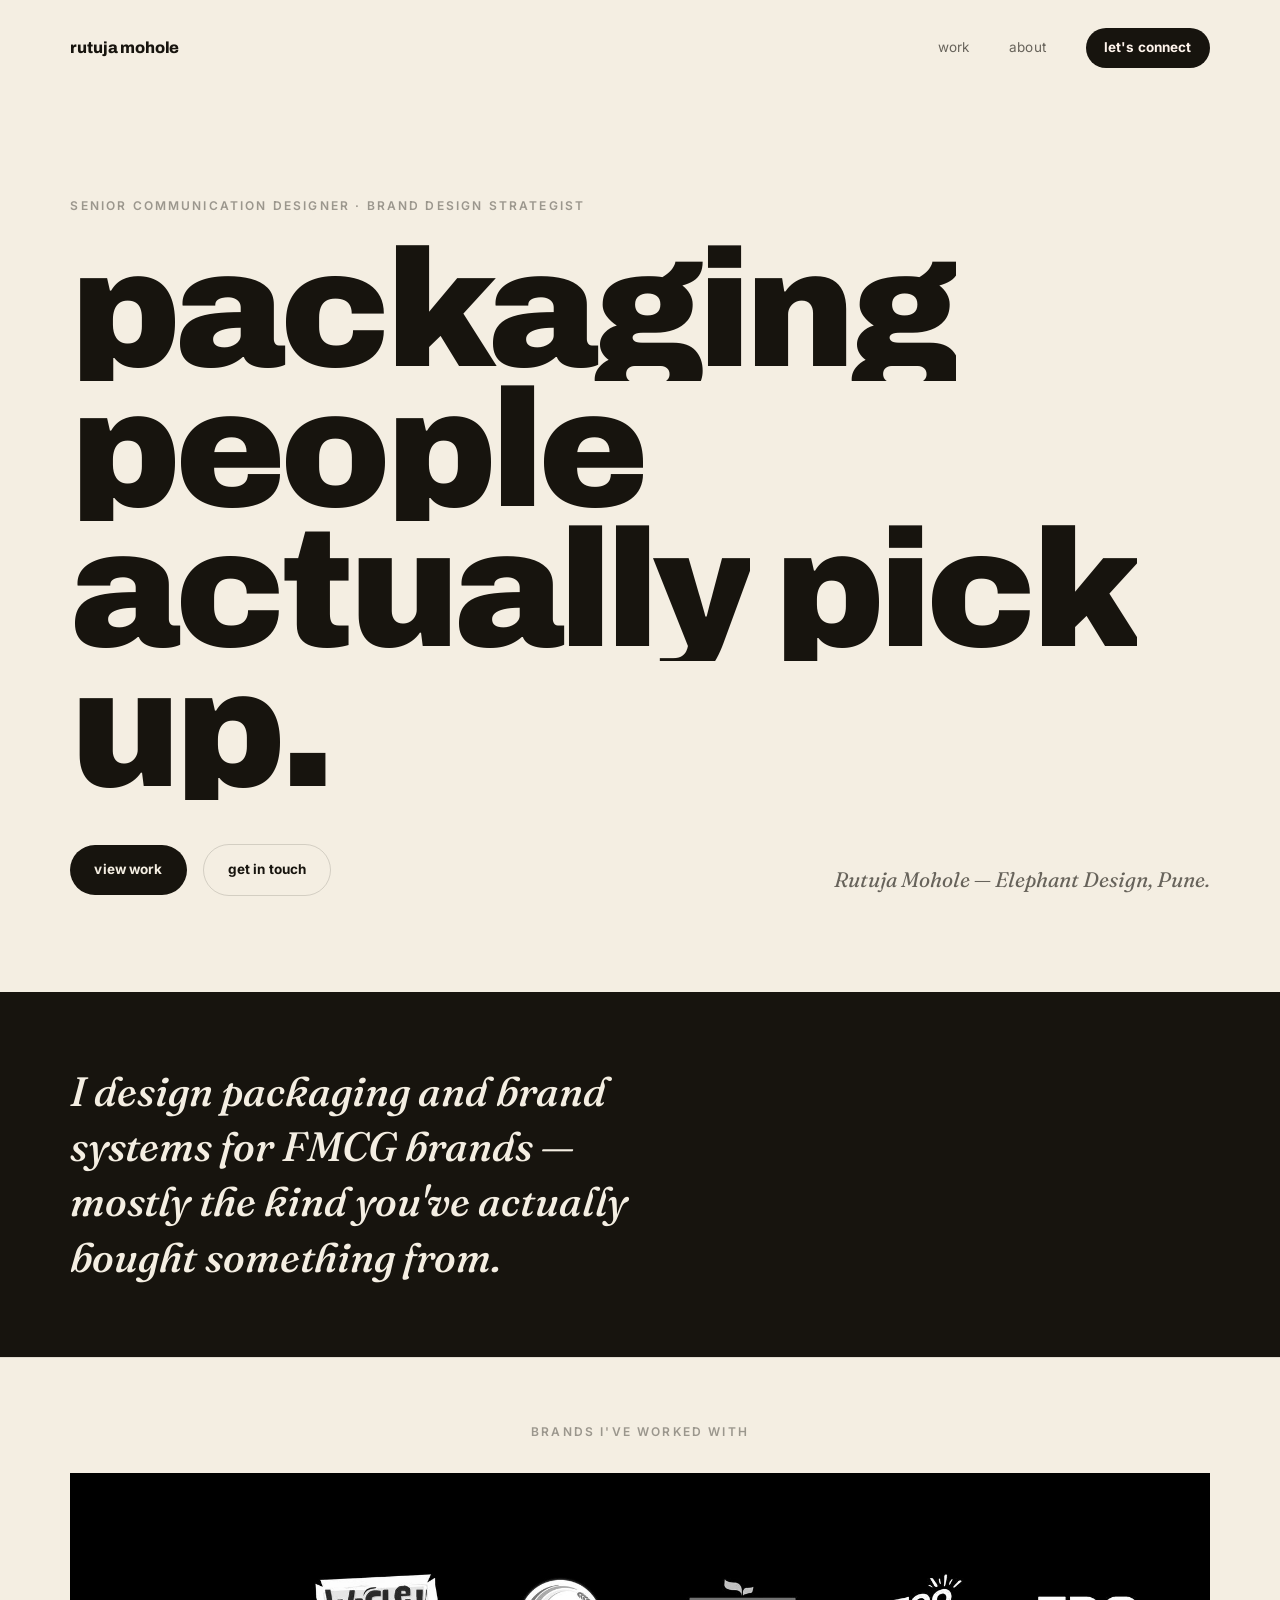
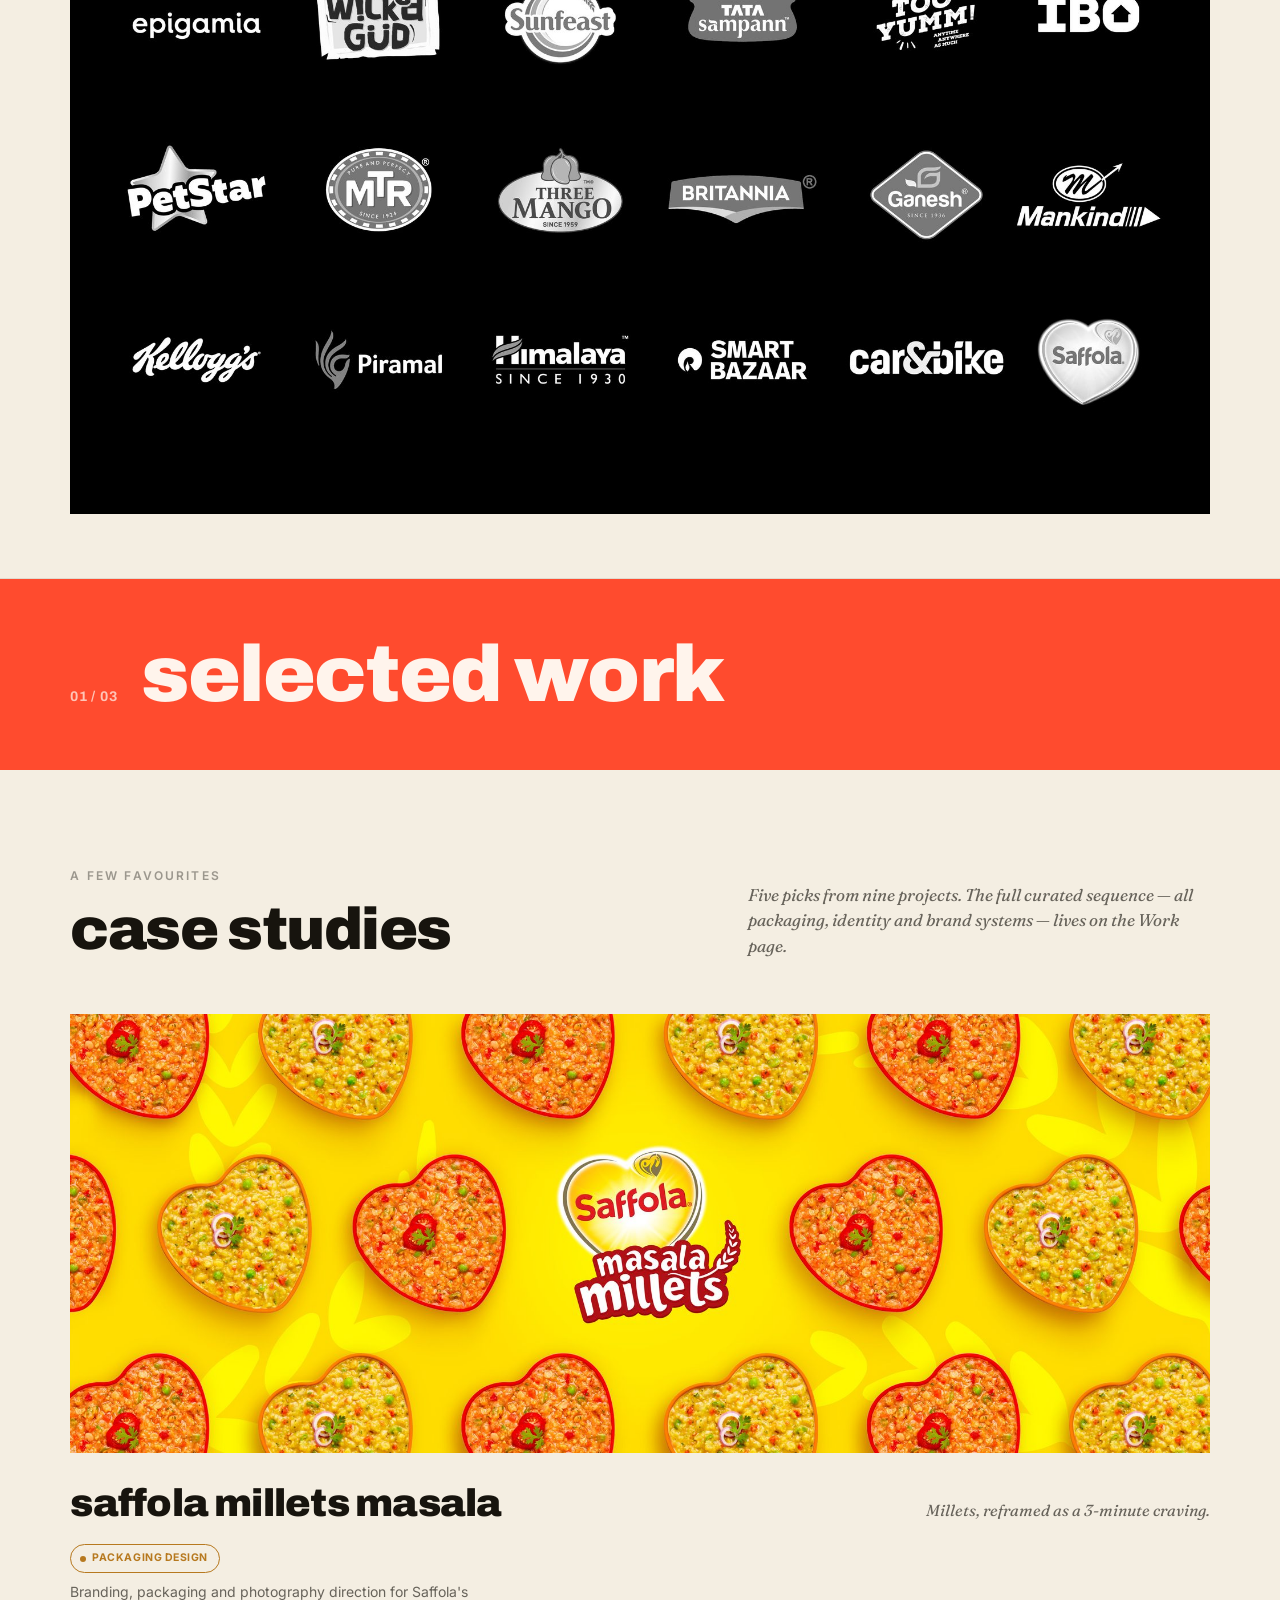
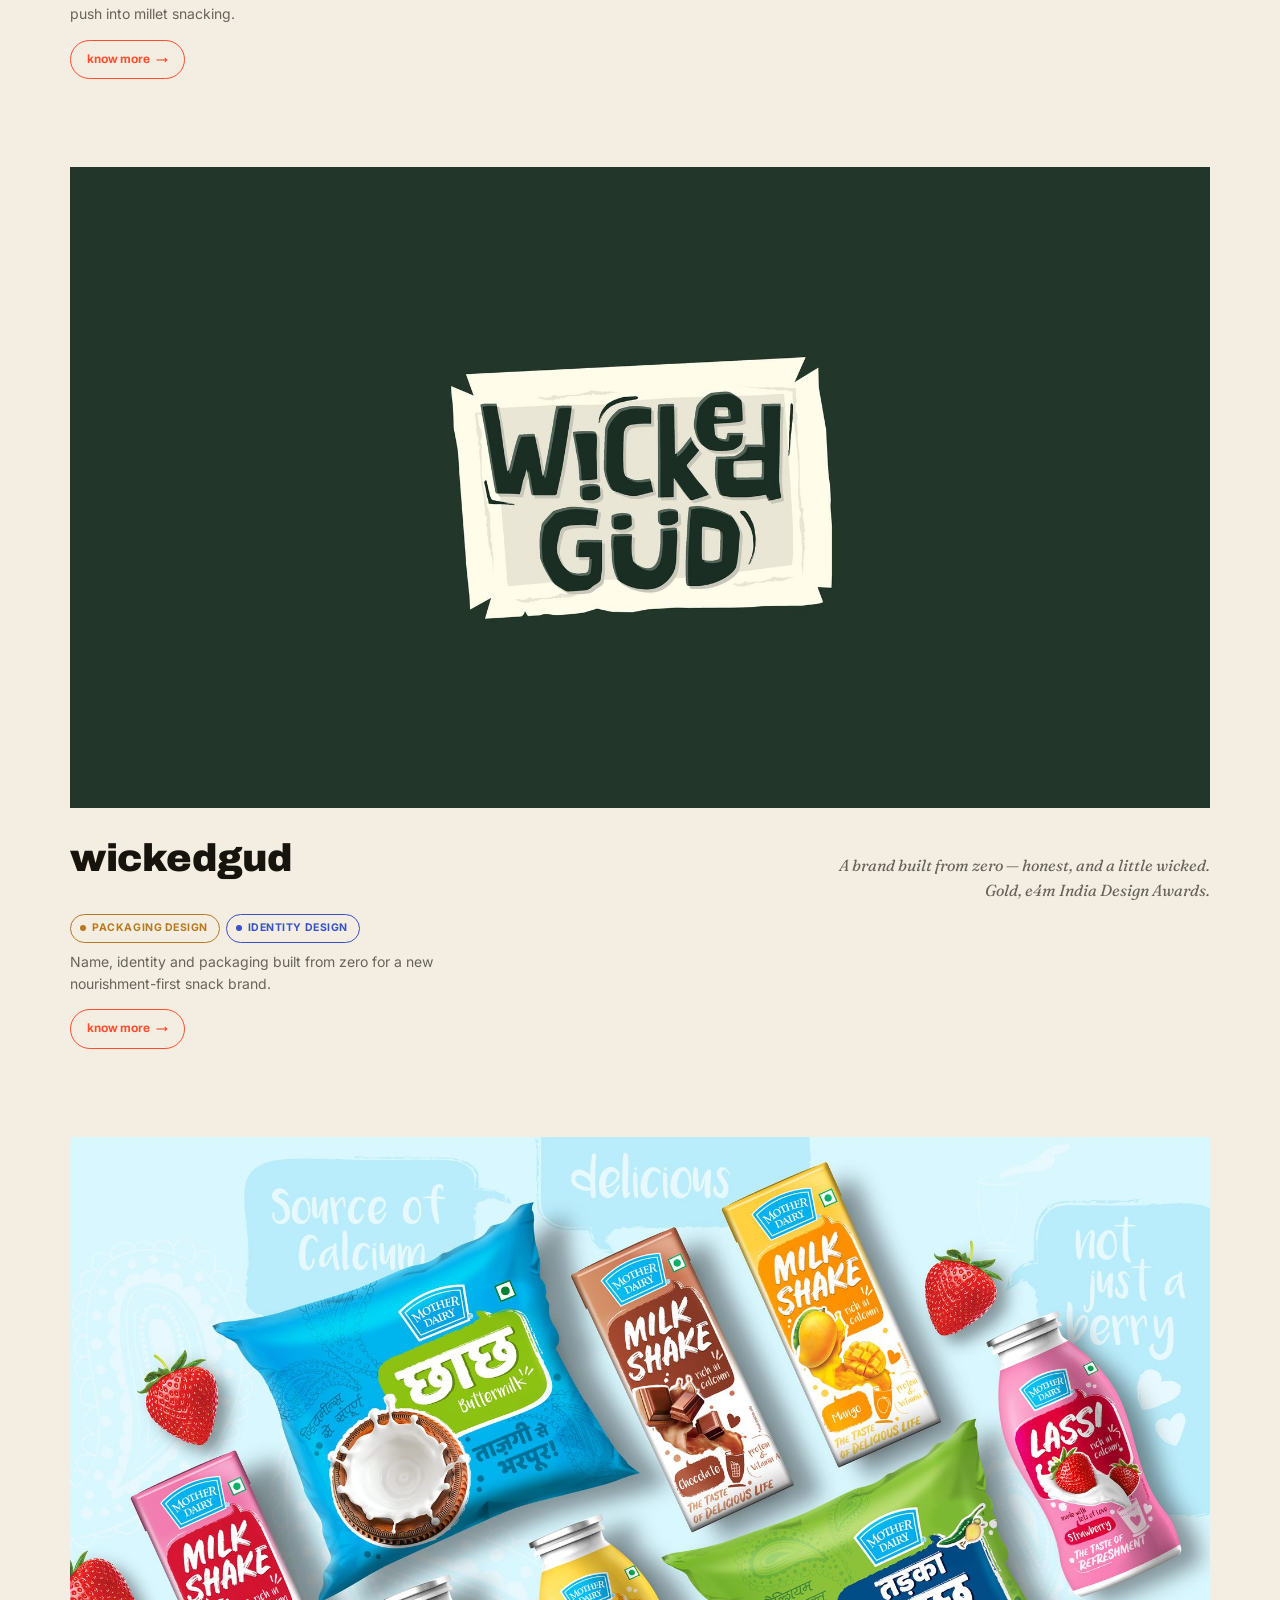
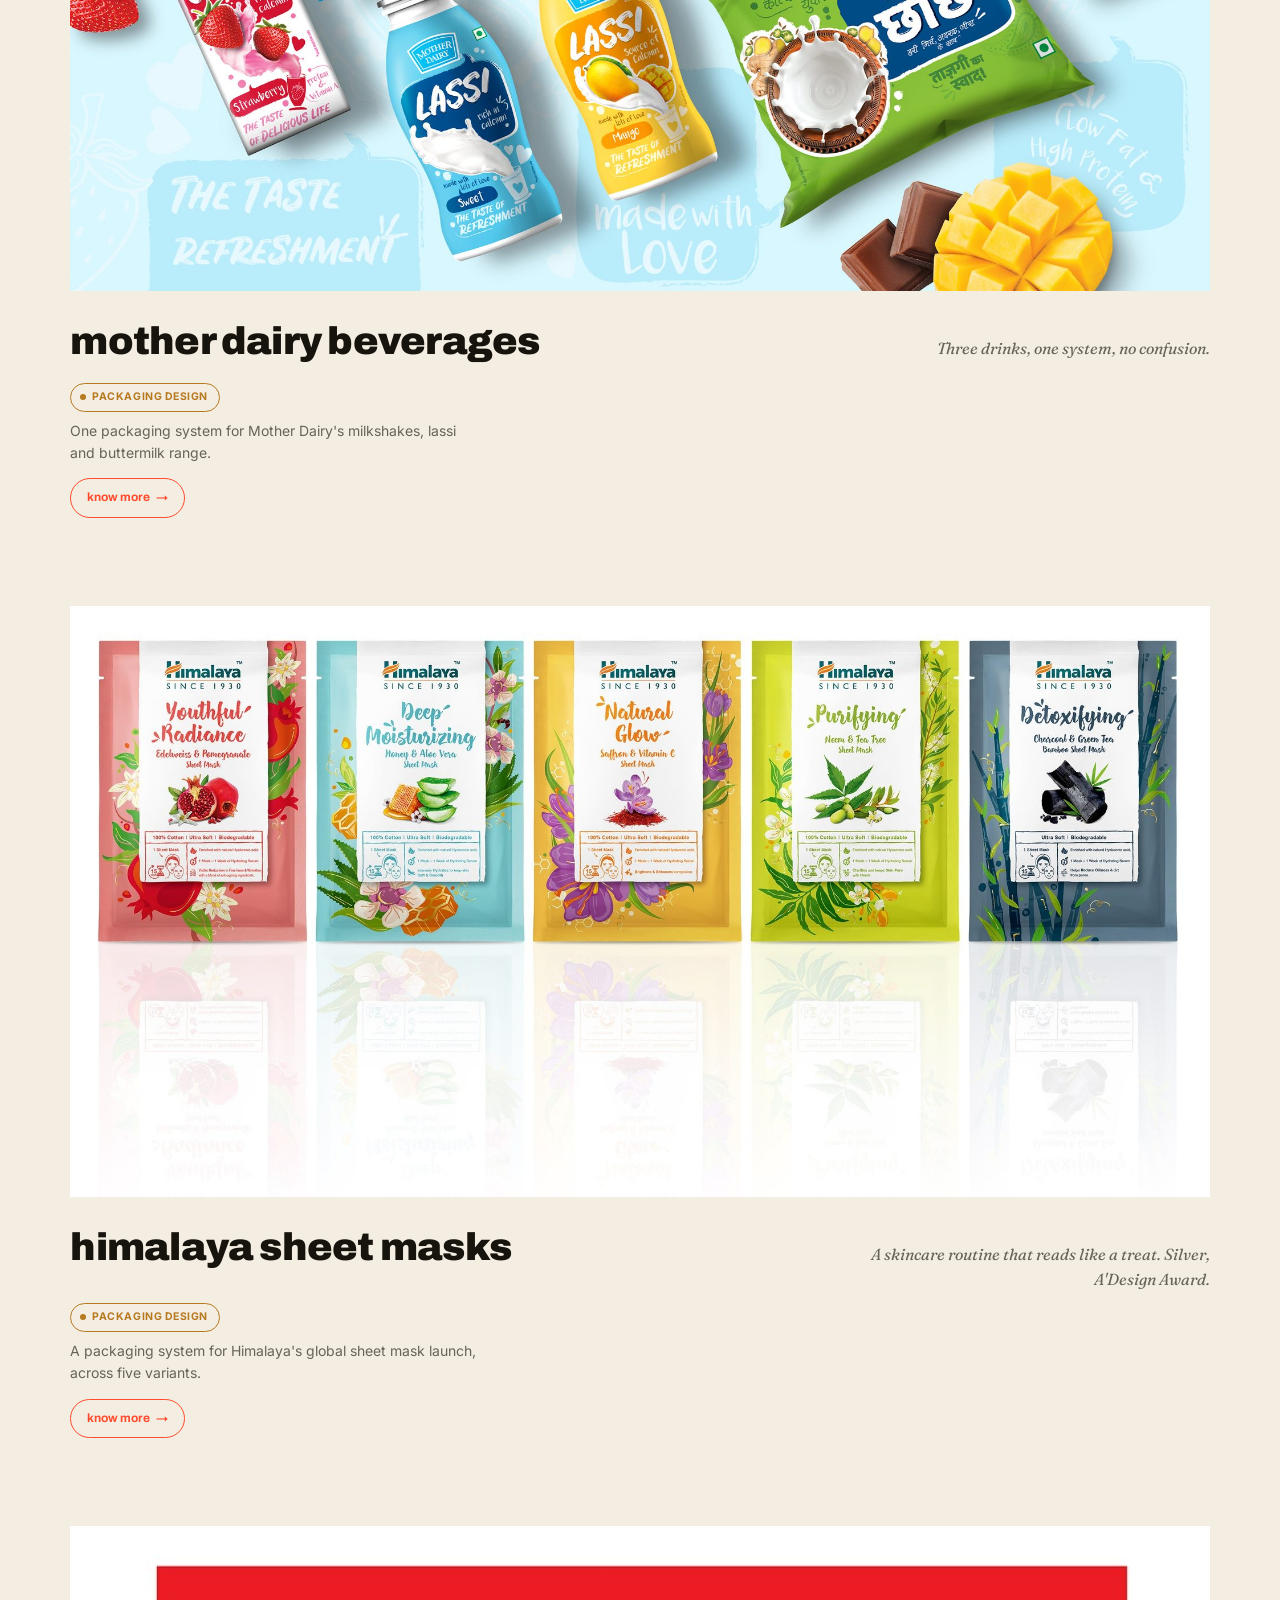
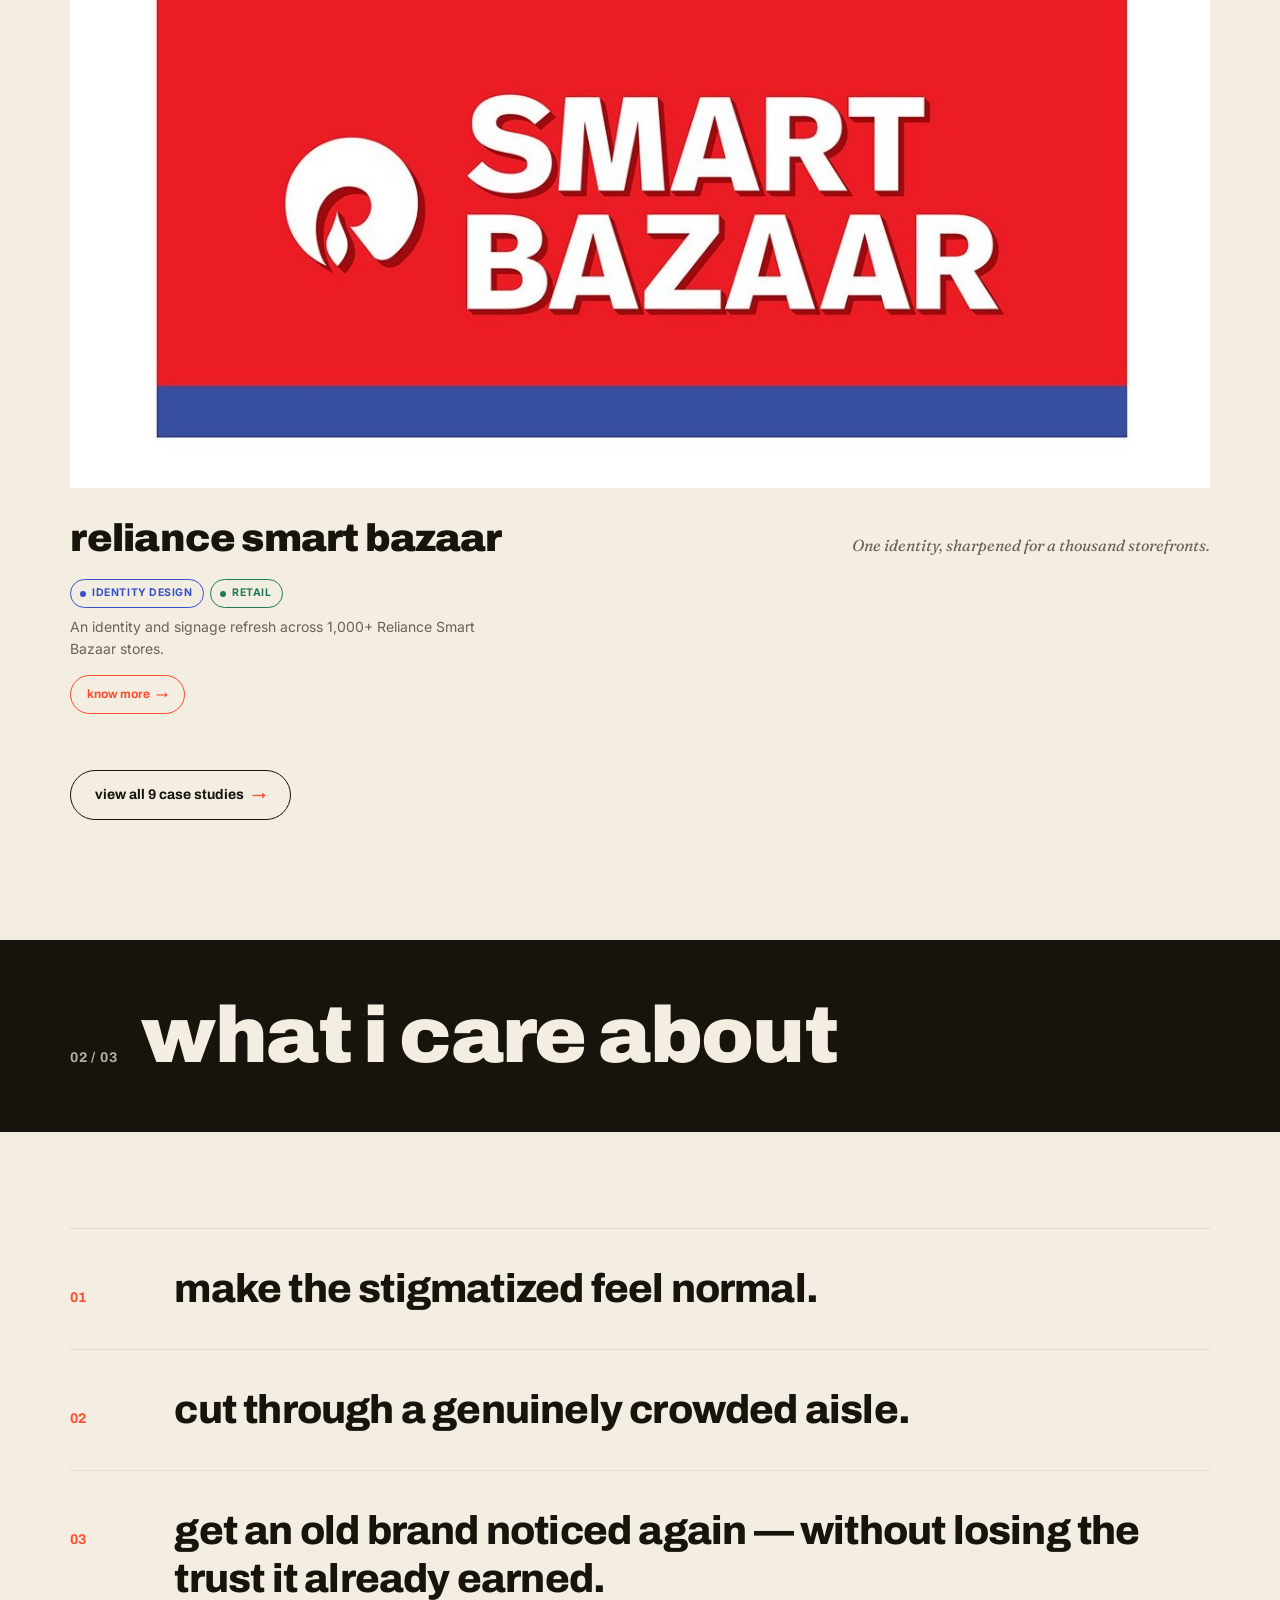
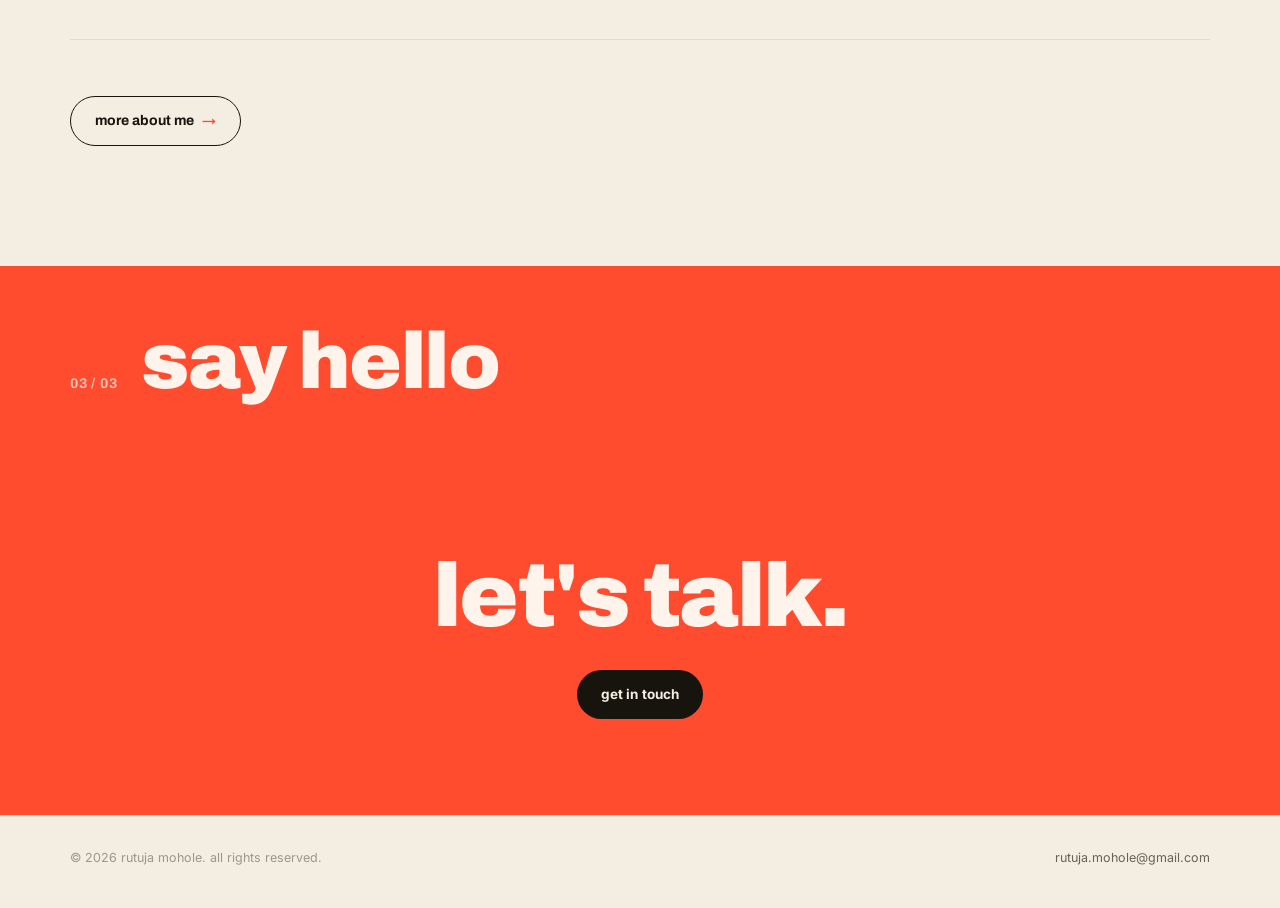
==== commit 28aff2fe: "Add PetStar and Mahindra Car&Bike case studies (now 9 total) - PetStar: packaging + system design fo" ====
--- a/index.html
+++ b/index.html
@@ -12,7 +12,7 @@
 <meta name="apple-mobile-web-app-status-bar-style" content="black-translucent">
 <meta name="apple-mobile-web-app-title" content="Rutuja Mohole">
 <title>Rutuja Mohole — Senior Communication Designer &amp; Brand Design Strategist</title>
-<meta name="description" content="Portfolio of Rutuja Mohole — Senior Communication Designer & Brand Design Strategist. Branding, packaging and design systems for Saffola, Epigamia, WickedGud, Mother Dairy, Himalaya, ITC Sunfeast and Reliance Smart Bazaar.">
+<meta name="description" content="Portfolio of Rutuja Mohole — Senior Communication Designer & Brand Design Strategist. Branding, packaging and design systems for Saffola, Epigamia, WickedGud, Mother Dairy, Himalaya, ITC Sunfeast, Reliance Smart Bazaar, PetStar and Mahindra Car&Bike.">
 <link rel="stylesheet" href="css/style.css">
 </head>
 <body>
@@ -78,7 +78,7 @@
         <p class="eyebrow" style="margin-bottom:14px;">A few favourites</p>
         <h2 class="section-title" data-kinetic>case studies</h2>
       </div>
-      <p class="section-sub">Five picks from seven projects. The full curated sequence — all packaging, identity and brand systems — lives on the Work page.</p>
+      <p class="section-sub">Five picks from nine projects. The full curated sequence — all packaging, identity and brand systems — lives on the Work page.</p>
     </div>
 
     <div class="featured-list">
@@ -160,7 +160,7 @@
       </a>
     </div>
 
-    <a href="work.html" class="view-all-work reveal">view all 7 case studies</a>
+    <a href="work.html" class="view-all-work reveal">view all 9 case studies</a>
   </div>
 </section>
 
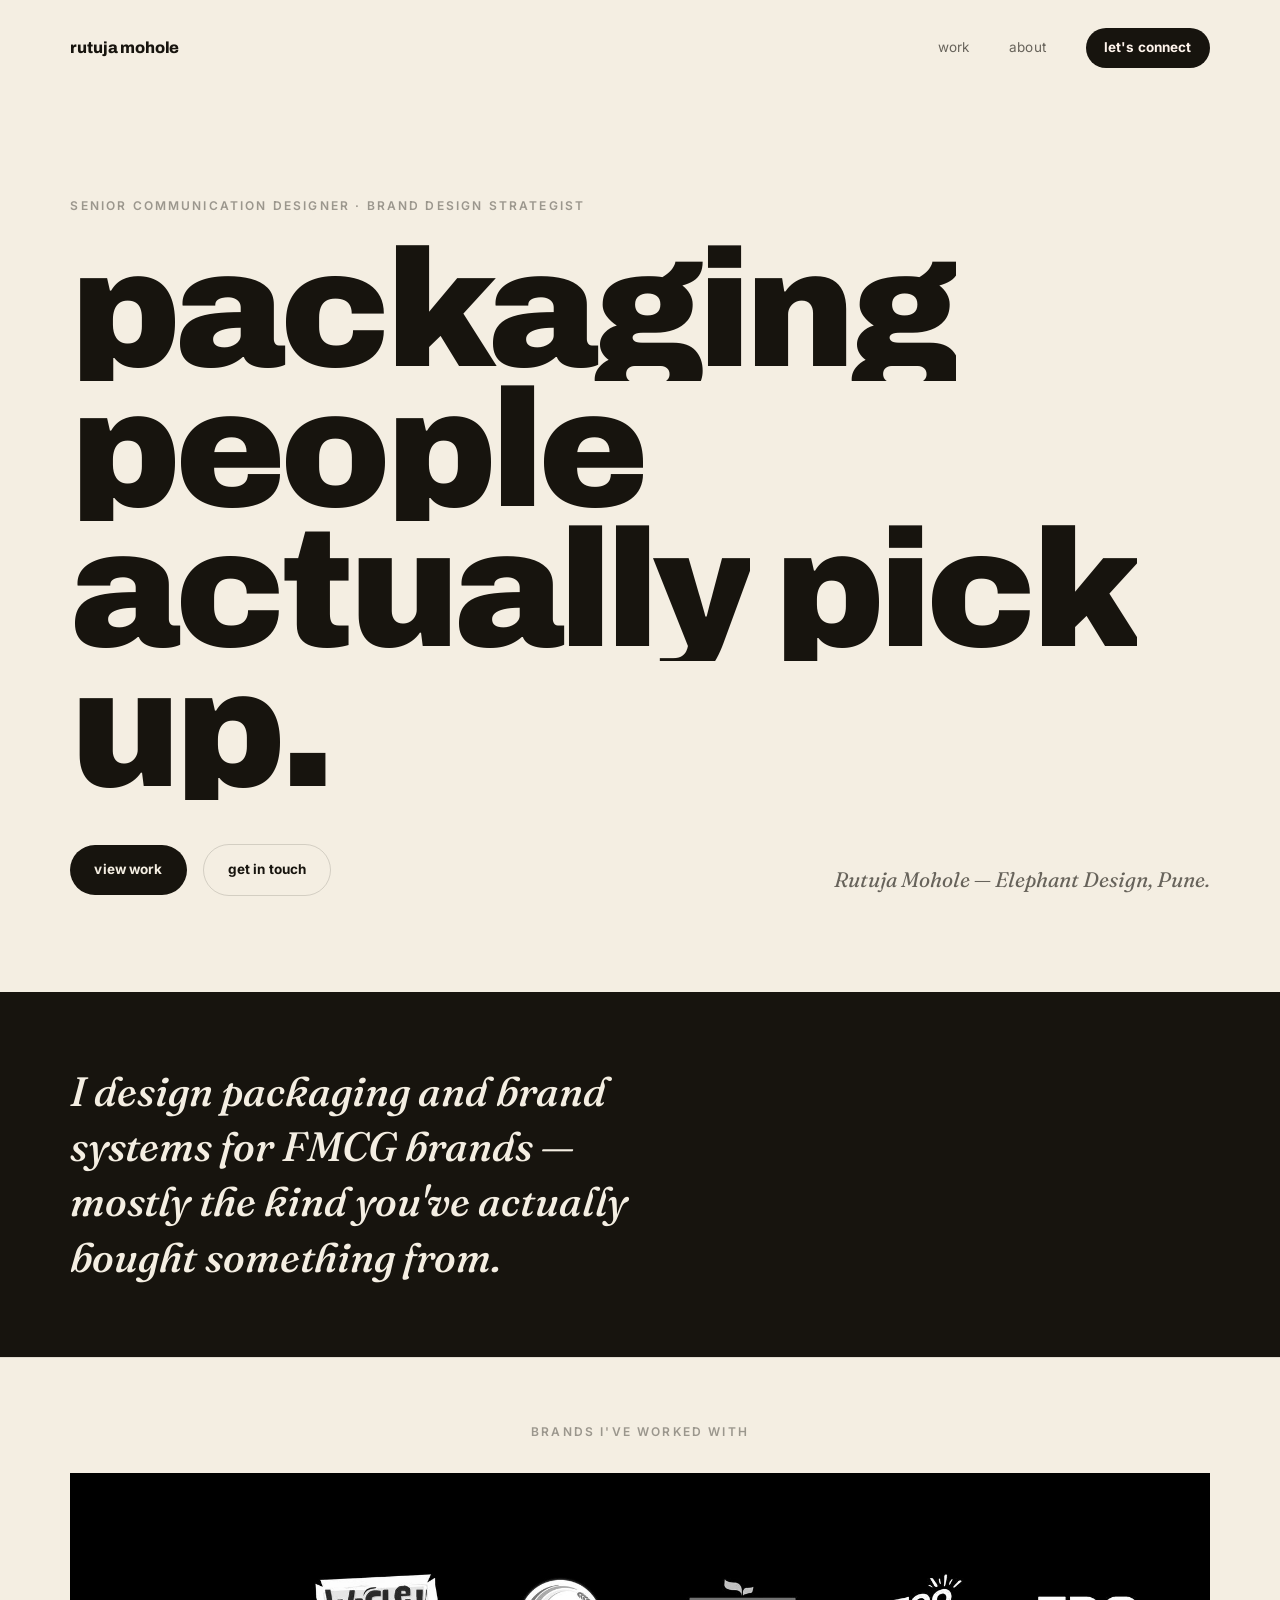
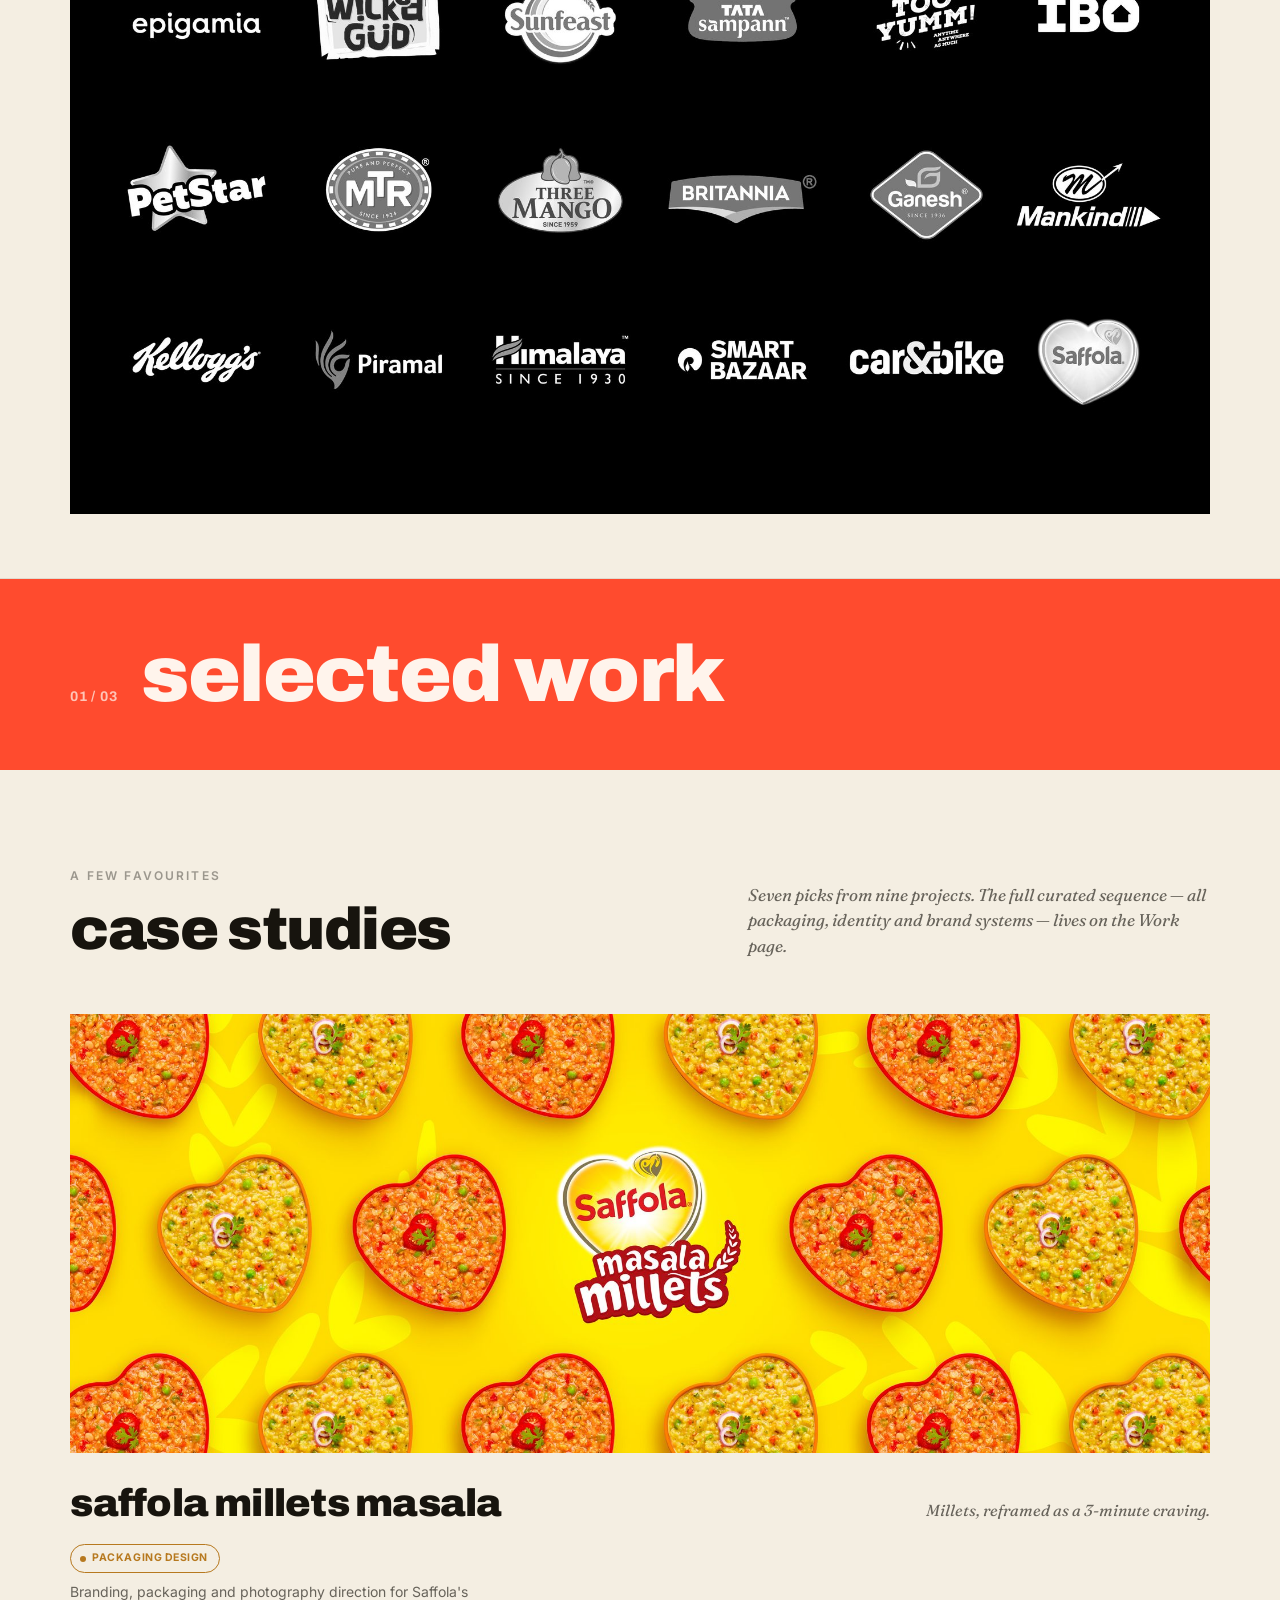
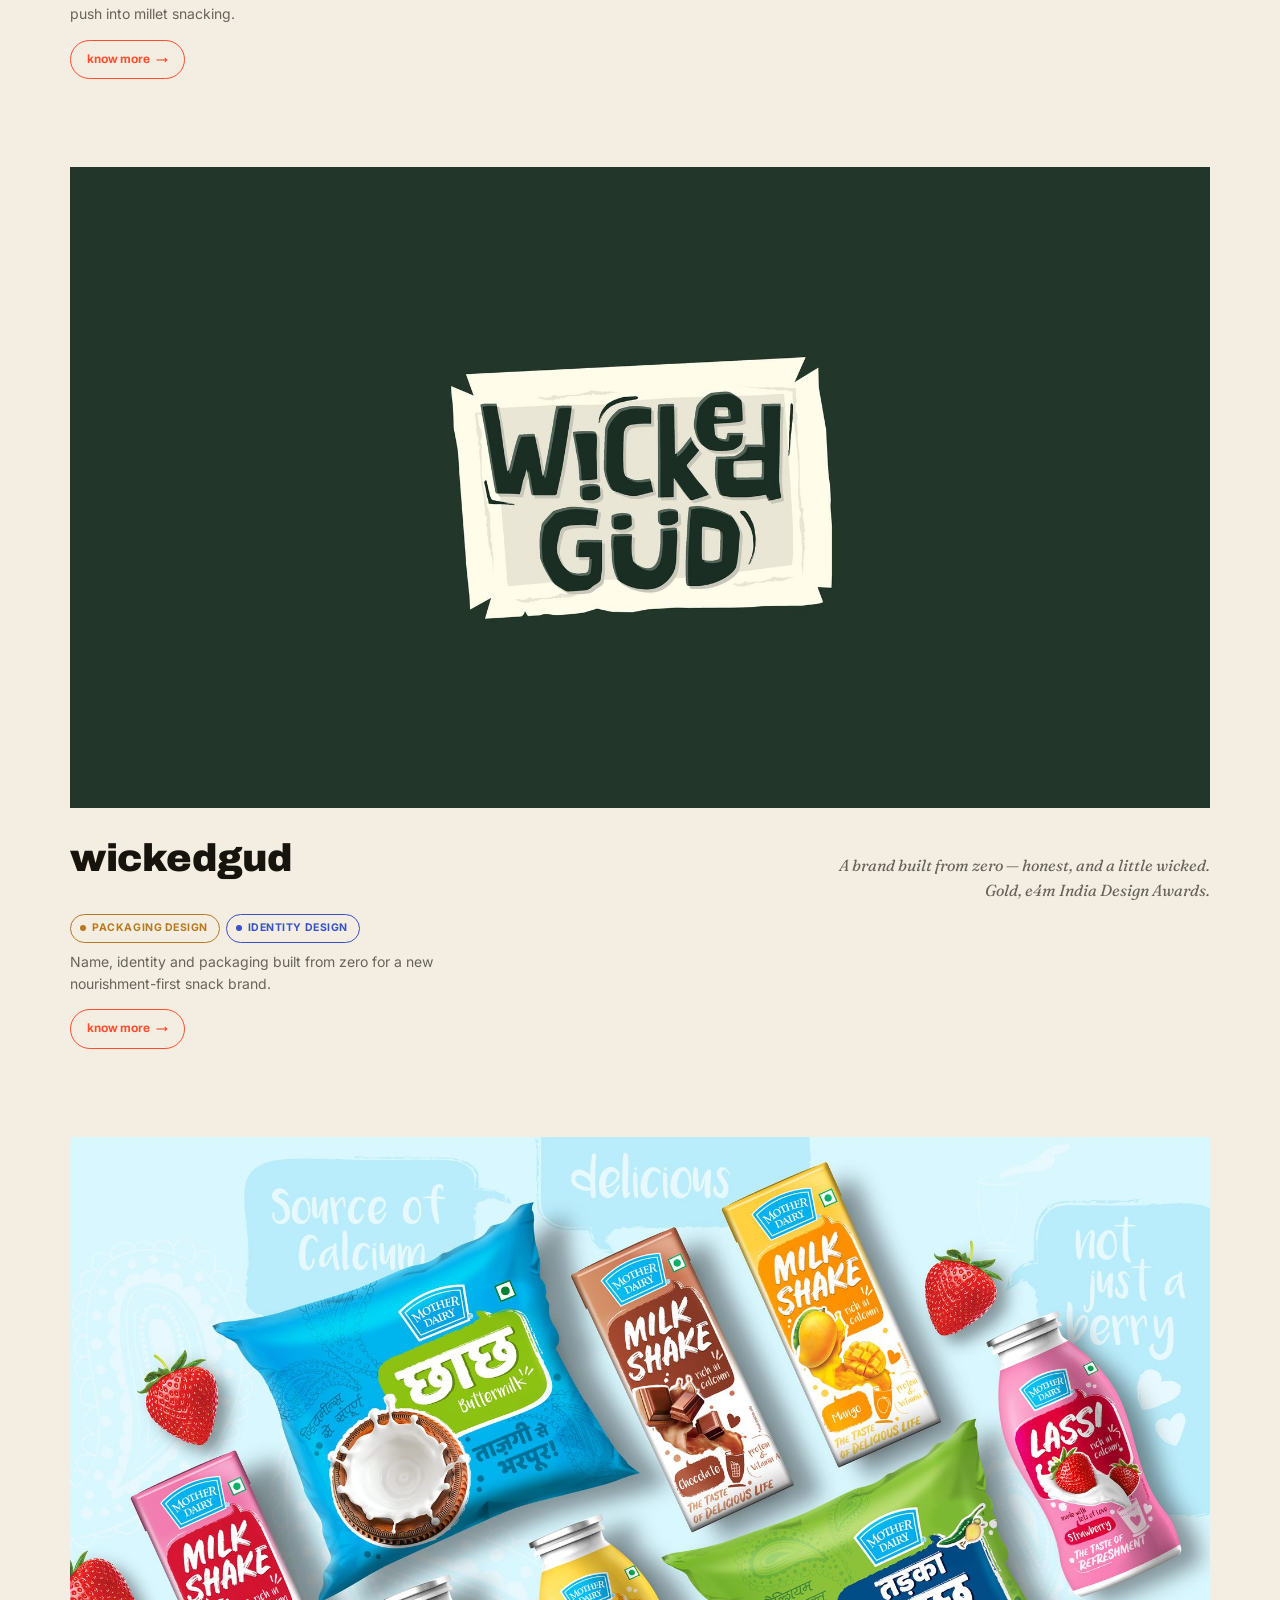
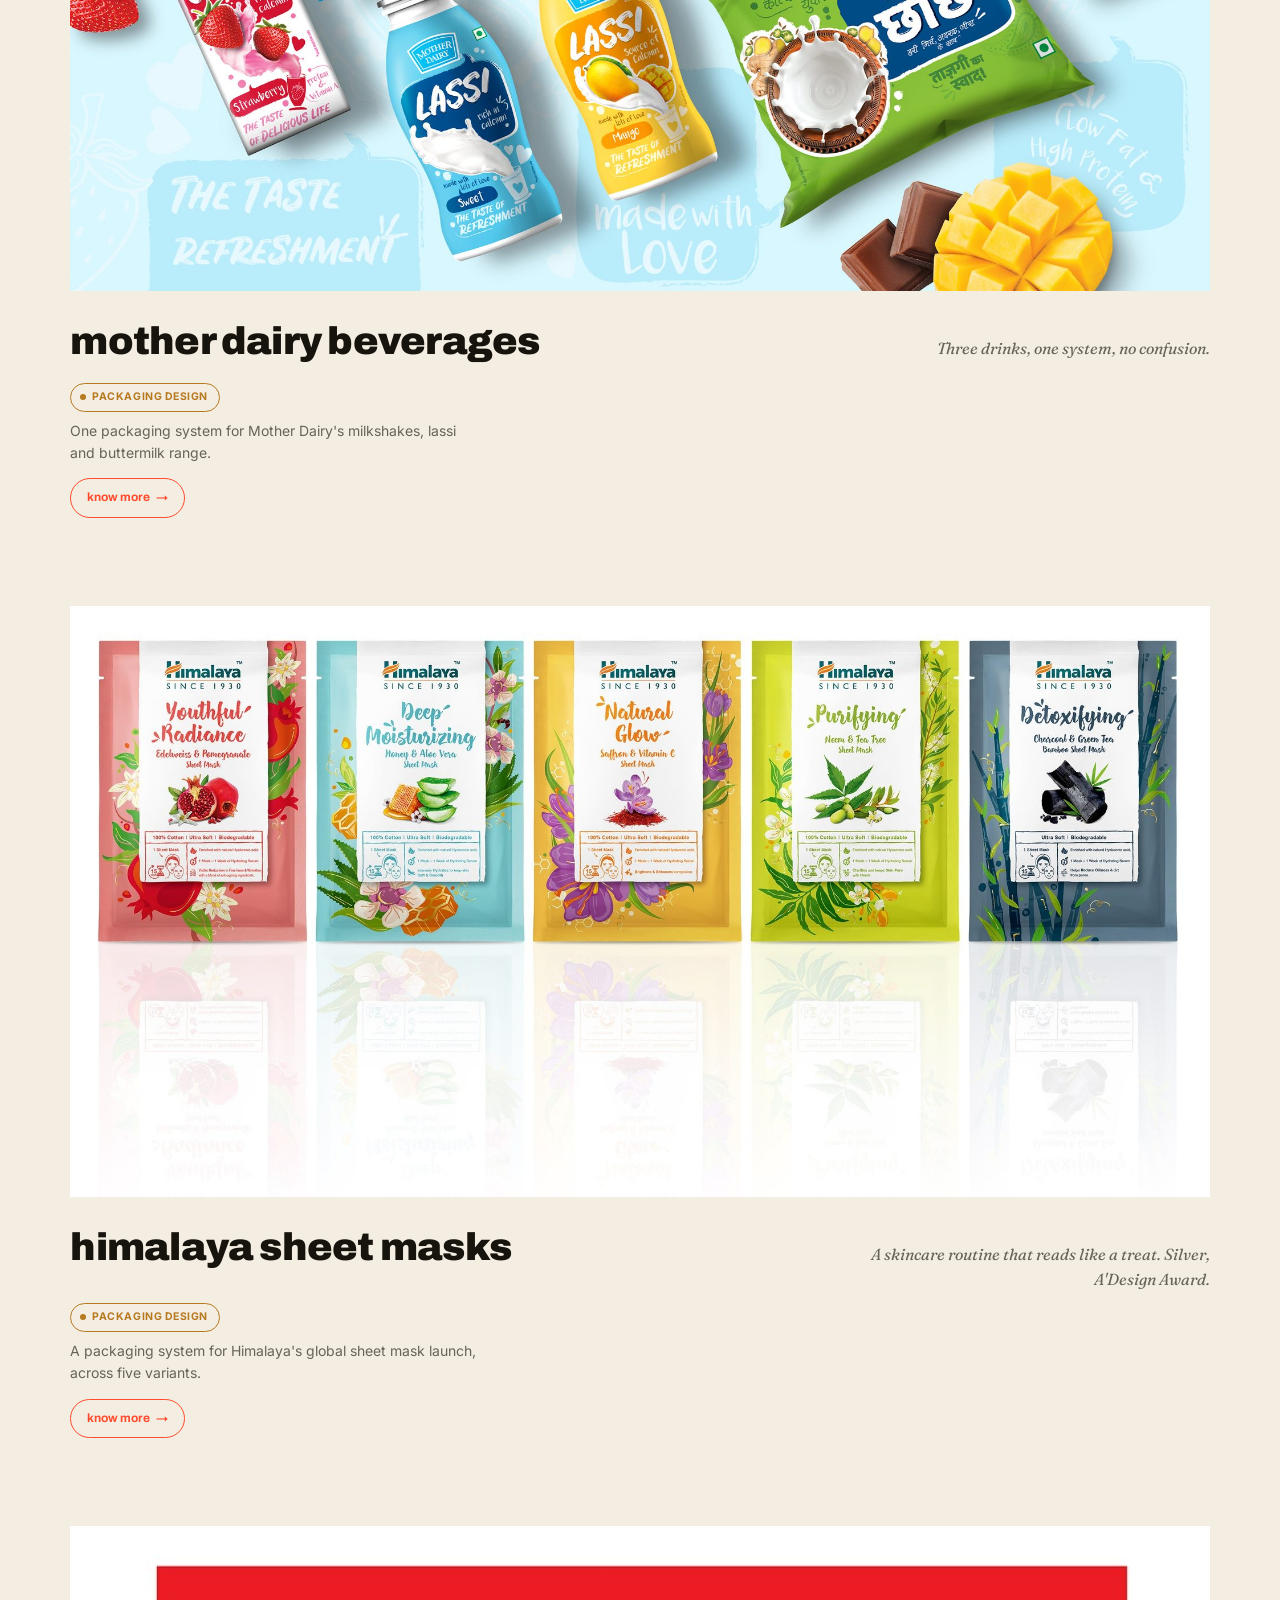
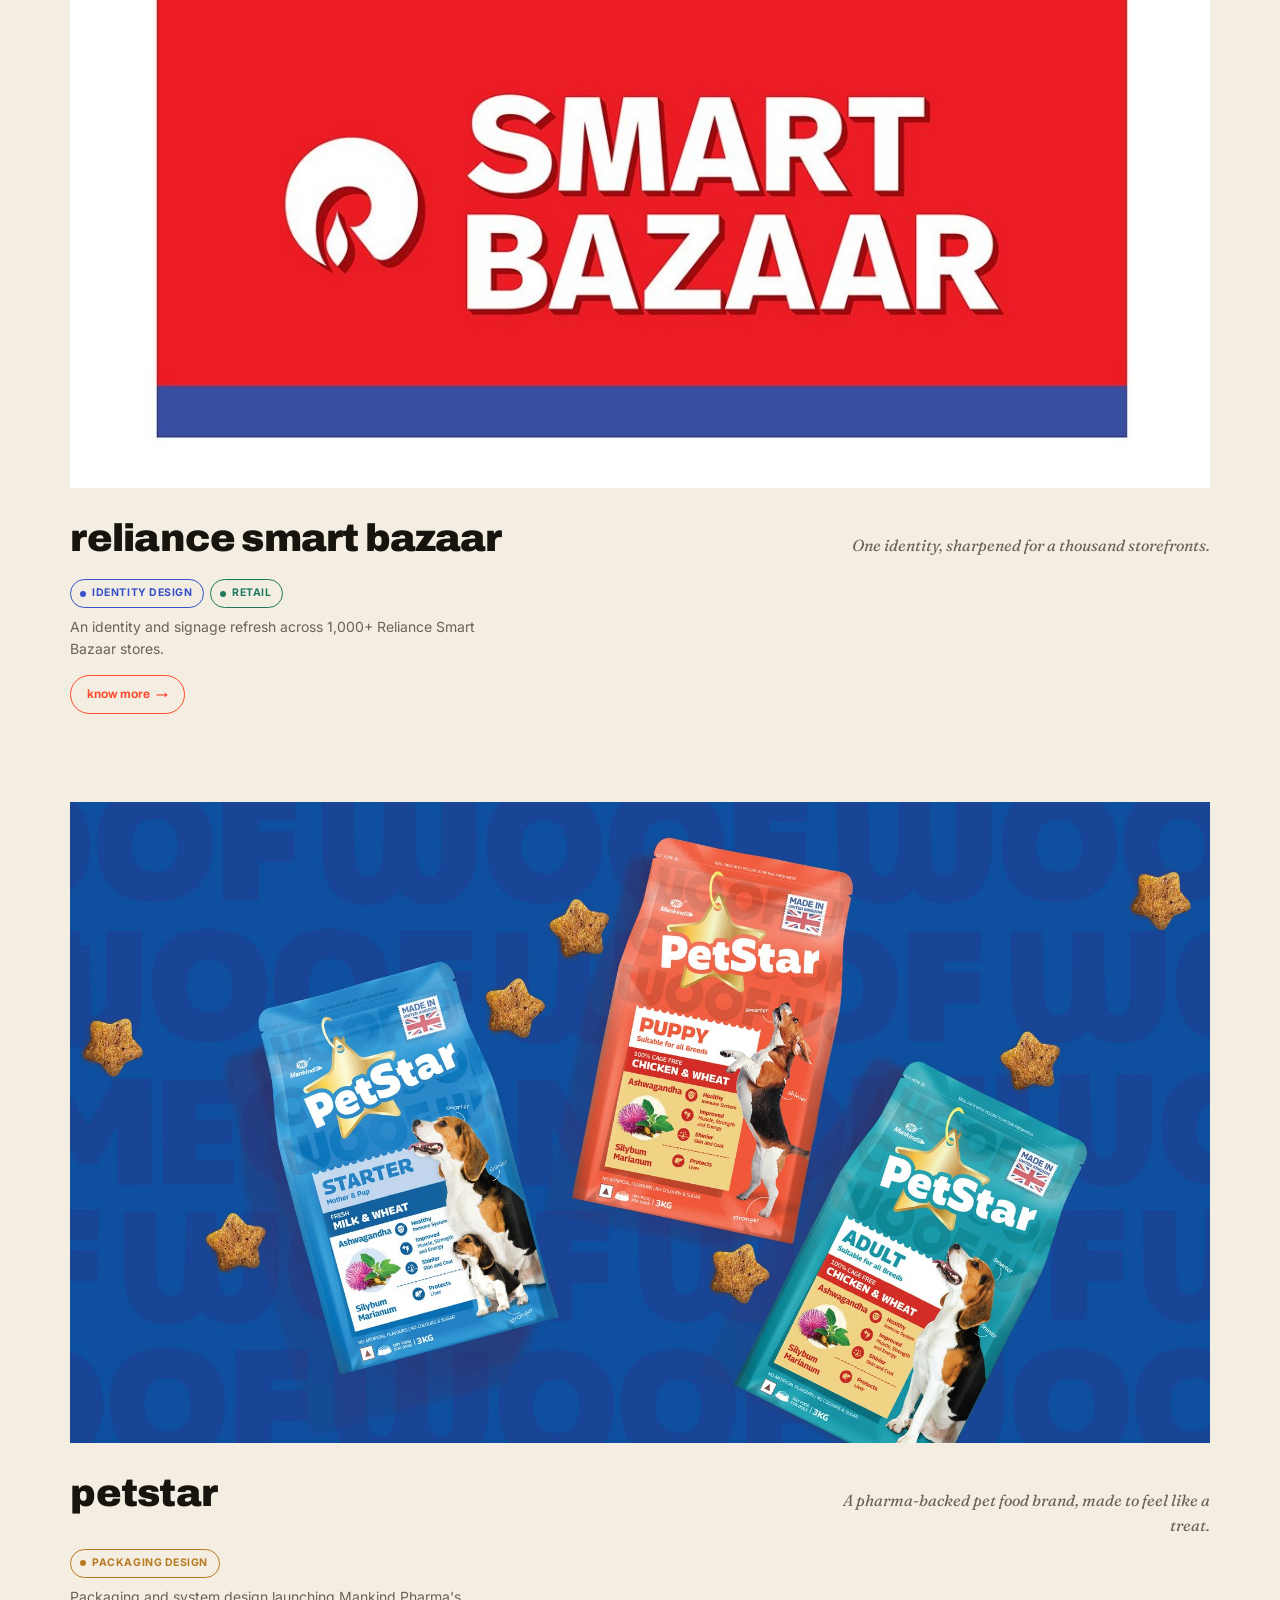
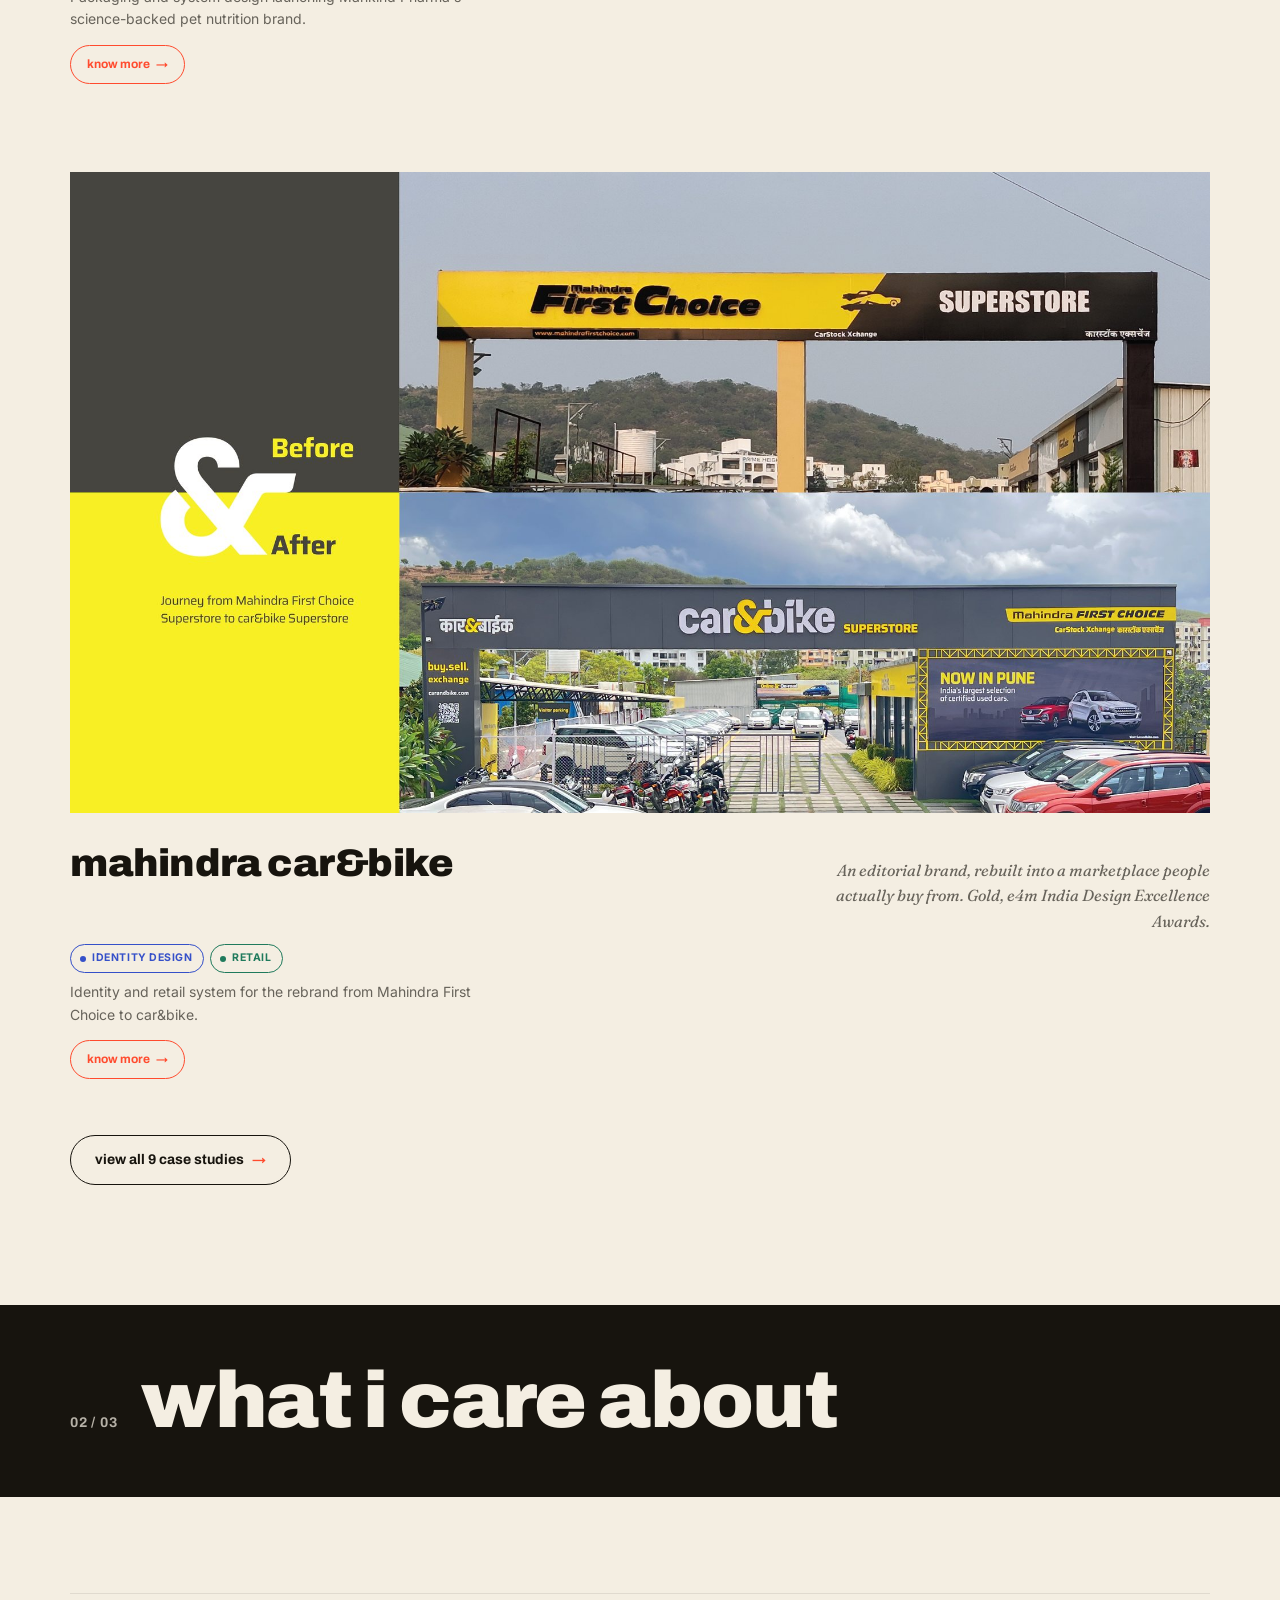
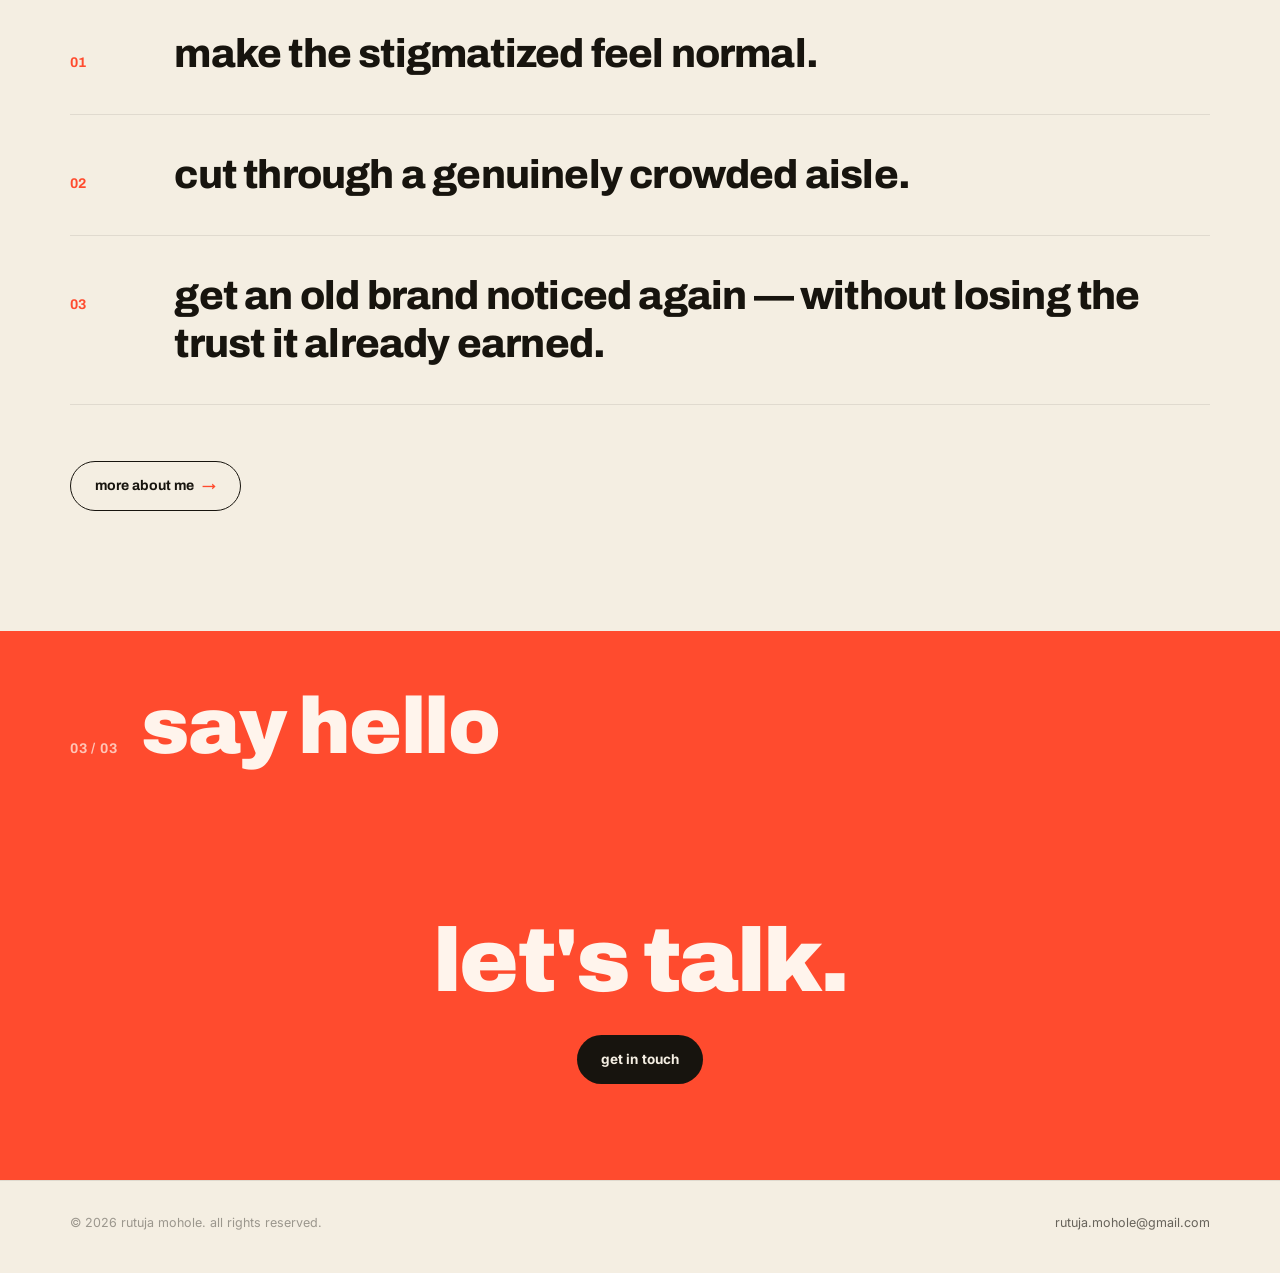
==== commit 8fc0d0e8: "Feature PetStar and Mahindra Car&Bike on the homepage (now 7 of 9 curated) 🤖 Generated with Claude C" ====
--- a/index.html
+++ b/index.html
@@ -70,7 +70,7 @@
   </div>
 </div>
 
-<!-- ===================== FEATURED WORK (curated, 5 of 7) ===================== -->
+<!-- ===================== FEATURED WORK (curated, 7 of 9) ===================== -->
 <section class="featured-work" id="work">
   <div class="wrap">
     <div class="section-head reveal">
@@ -78,7 +78,7 @@
         <p class="eyebrow" style="margin-bottom:14px;">A few favourites</p>
         <h2 class="section-title" data-kinetic>case studies</h2>
       </div>
-      <p class="section-sub">Five picks from nine projects. The full curated sequence — all packaging, identity and brand systems — lives on the Work page.</p>
+      <p class="section-sub">Seven picks from nine projects. The full curated sequence — all packaging, identity and brand systems — lives on the Work page.</p>
     </div>
 
     <div class="featured-list">
@@ -155,6 +155,37 @@
             <span class="category-tag cat-retail">Retail</span>
           </div>
           <p class="featured-explainer">An identity and signage refresh across 1,000+ Reliance Smart Bazaar stores.</p>
+          <span class="know-more-link">know more</span>
+        </div>
+      </a>
+
+      <a class="featured-item reveal" href="work/petstar.html">
+        <div class="featured-thumb" style="aspect-ratio:2000/1125;"><img src="media/images/petstar_hero_pack_range.jpg" alt="PetStar packaging range"></div>
+        <div class="featured-cap">
+          <div class="featured-cap-row">
+            <span class="featured-title">petstar</span>
+            <span class="featured-outcome">A pharma-backed pet food brand, made to feel like a treat.</span>
+          </div>
+          <div class="category-tags">
+            <span class="category-tag cat-packaging">Packaging Design</span>
+          </div>
+          <p class="featured-explainer">Packaging and system design launching Mankind Pharma's science-backed pet nutrition brand.</p>
+          <span class="know-more-link">know more</span>
+        </div>
+      </a>
+
+      <a class="featured-item reveal" href="work/mahindra-car-bike.html">
+        <div class="featured-thumb" style="aspect-ratio:2000/1125;"><img src="media/images/carbike_before_after.jpg" alt="Mahindra Car&Bike rebranded superstore"></div>
+        <div class="featured-cap">
+          <div class="featured-cap-row">
+            <span class="featured-title">mahindra car&amp;bike</span>
+            <span class="featured-outcome">An editorial brand, rebuilt into a marketplace people actually buy from. Gold, e4m India Design Excellence Awards.</span>
+          </div>
+          <div class="category-tags">
+            <span class="category-tag cat-identity">Identity Design</span>
+            <span class="category-tag cat-retail">Retail</span>
+          </div>
+          <p class="featured-explainer">Identity and retail system for the rebrand from Mahindra First Choice to car&amp;bike.</p>
           <span class="know-more-link">know more</span>
         </div>
       </a>
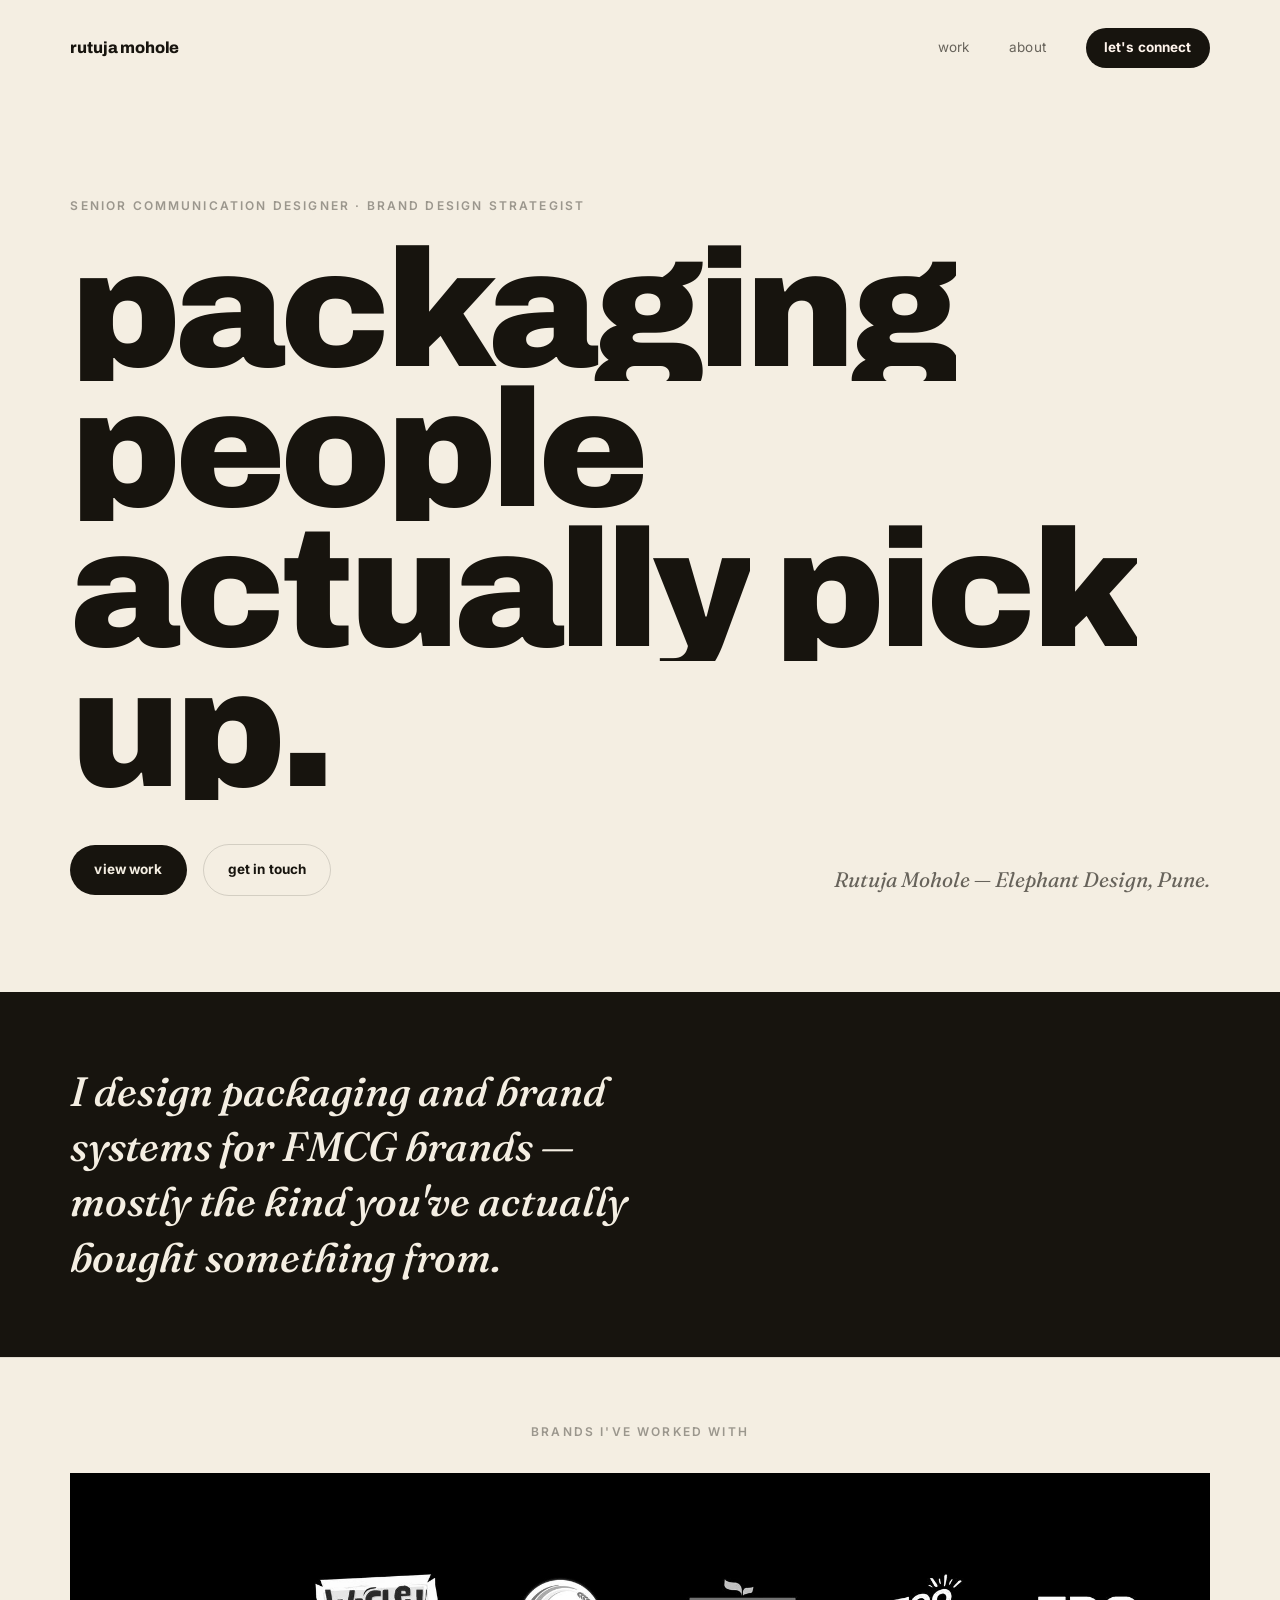
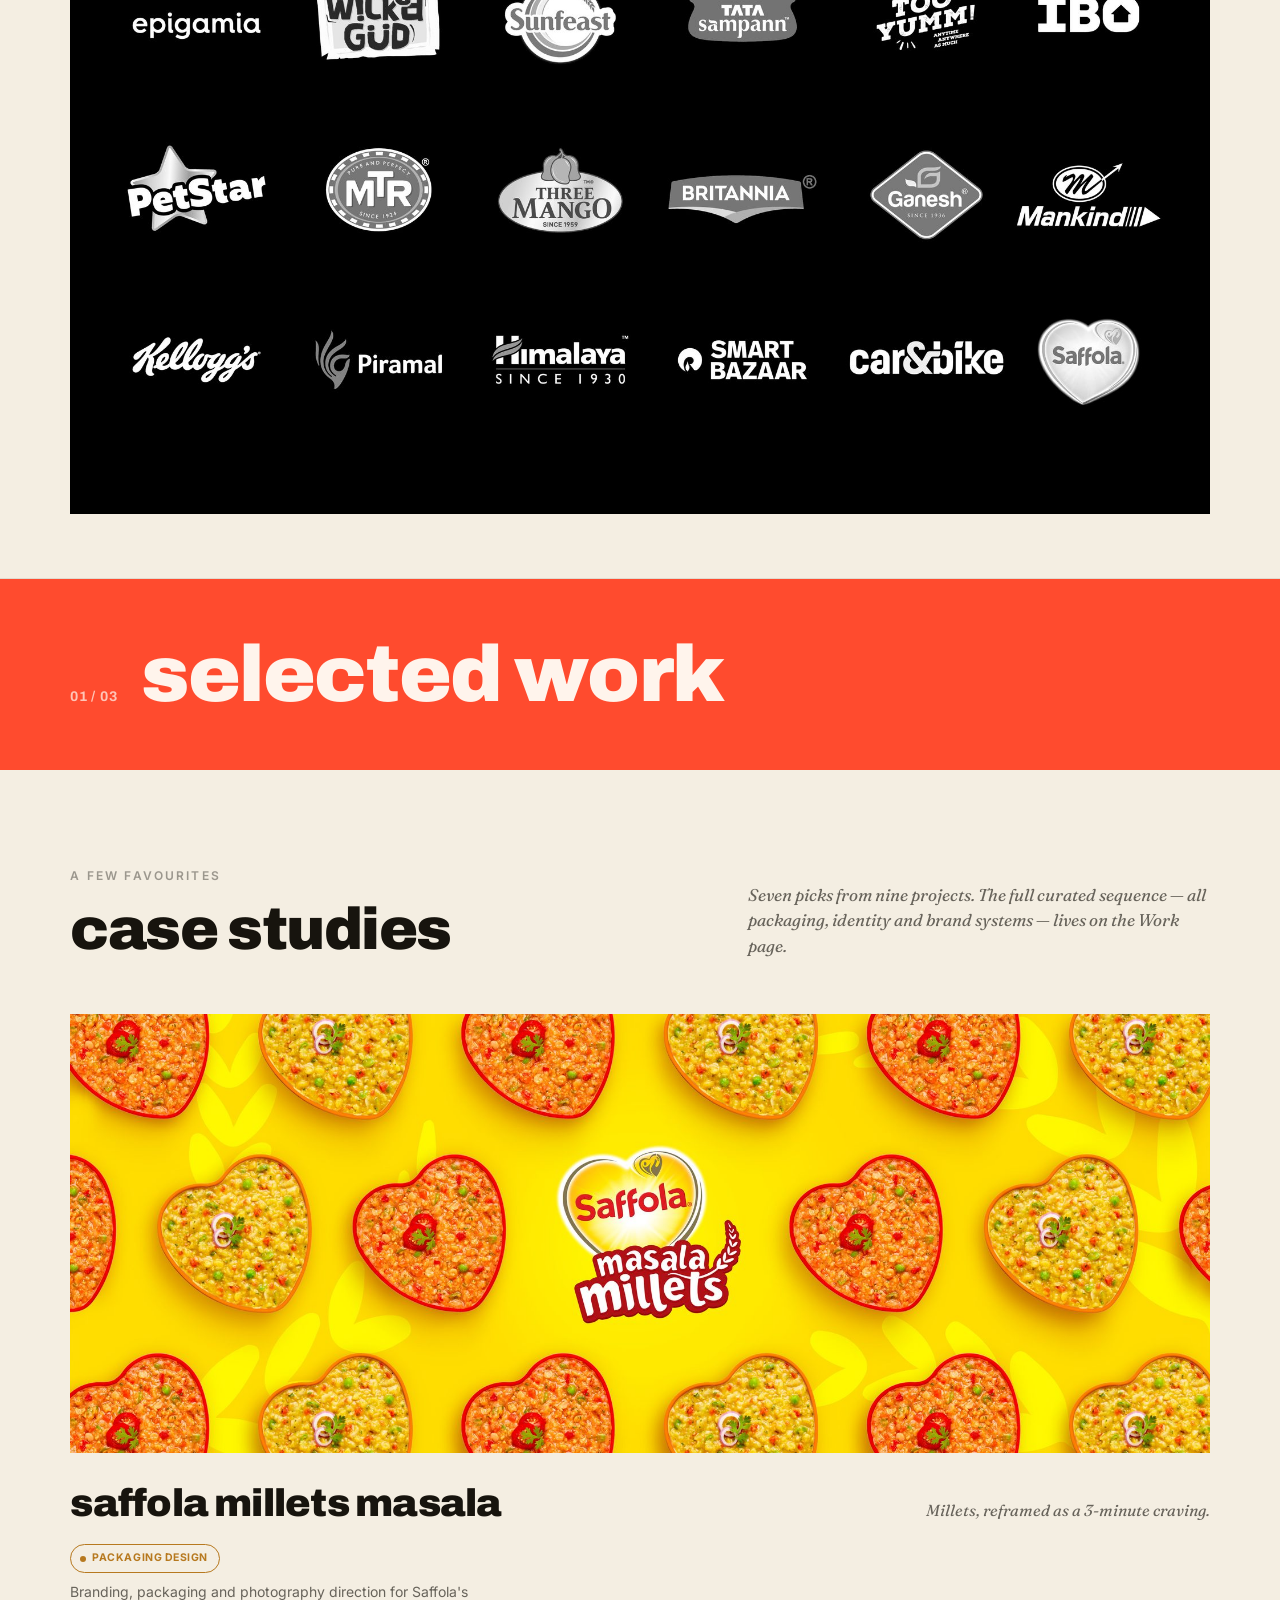
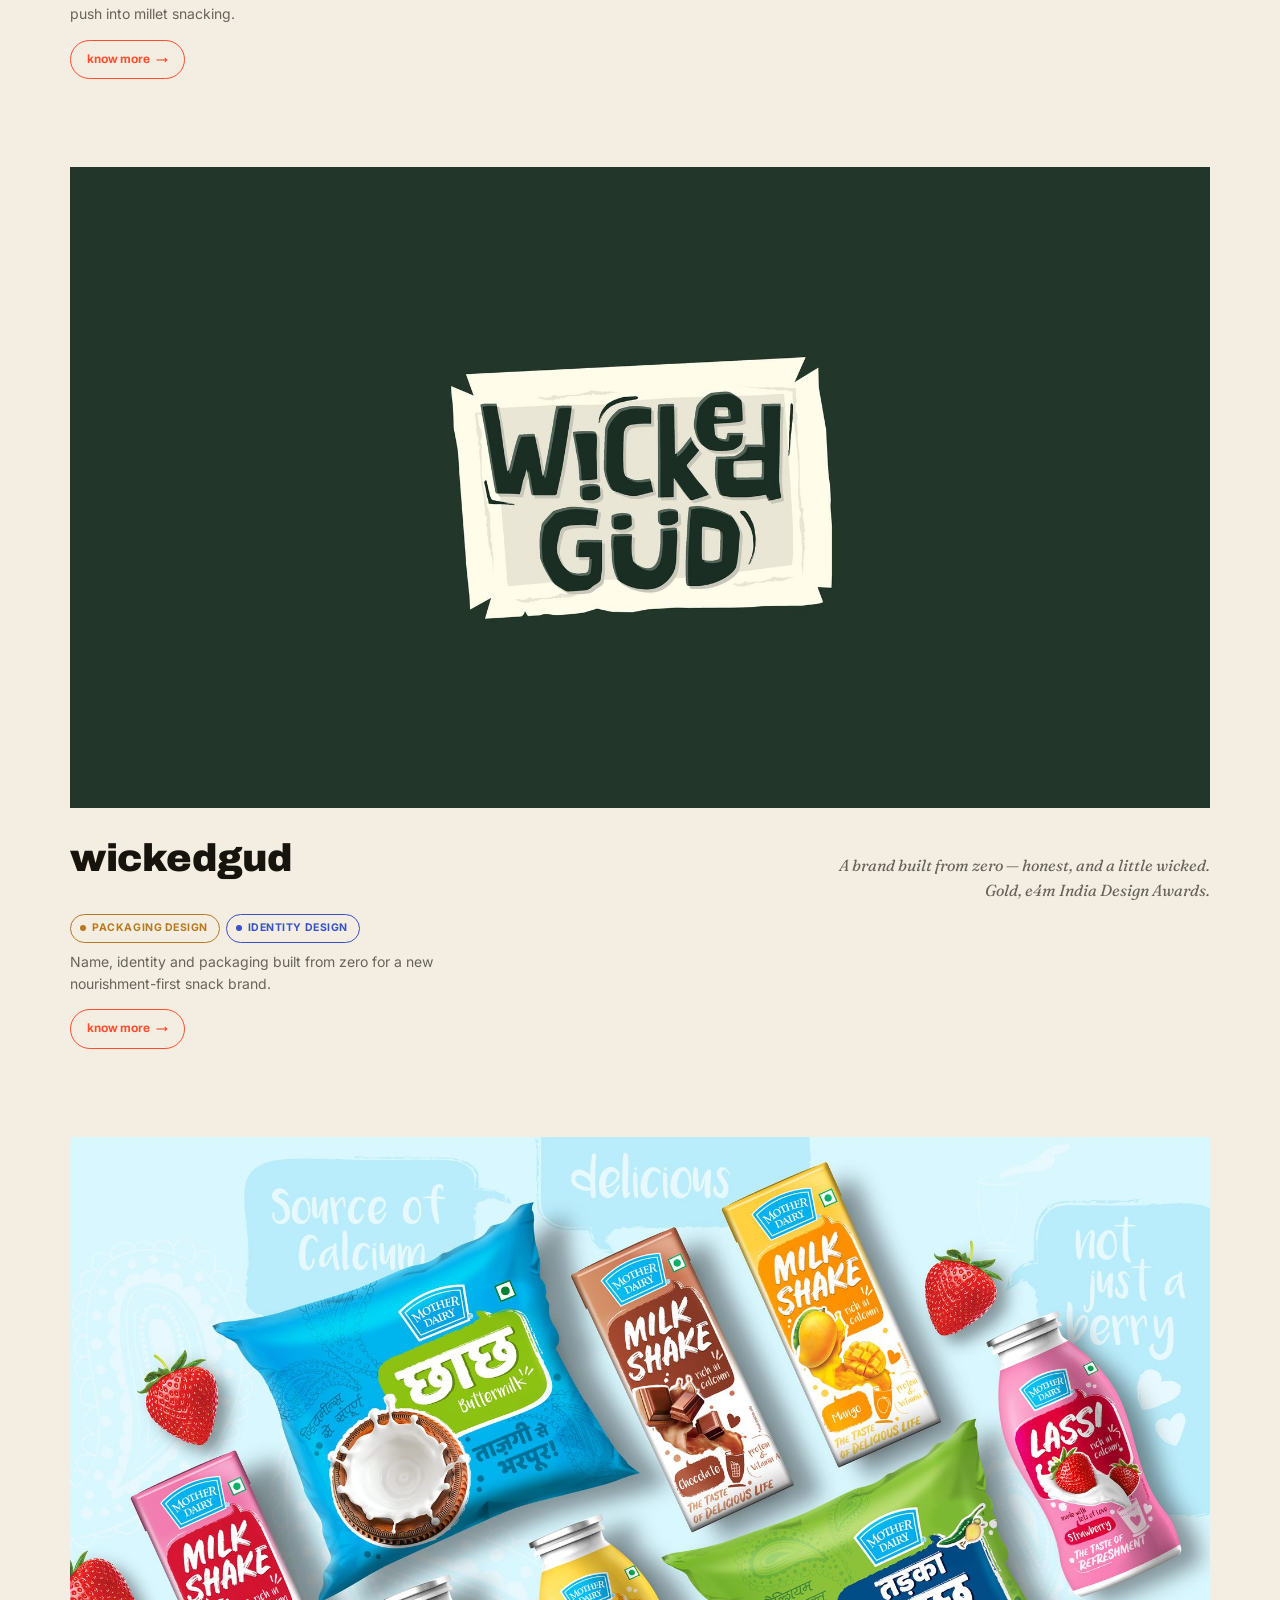
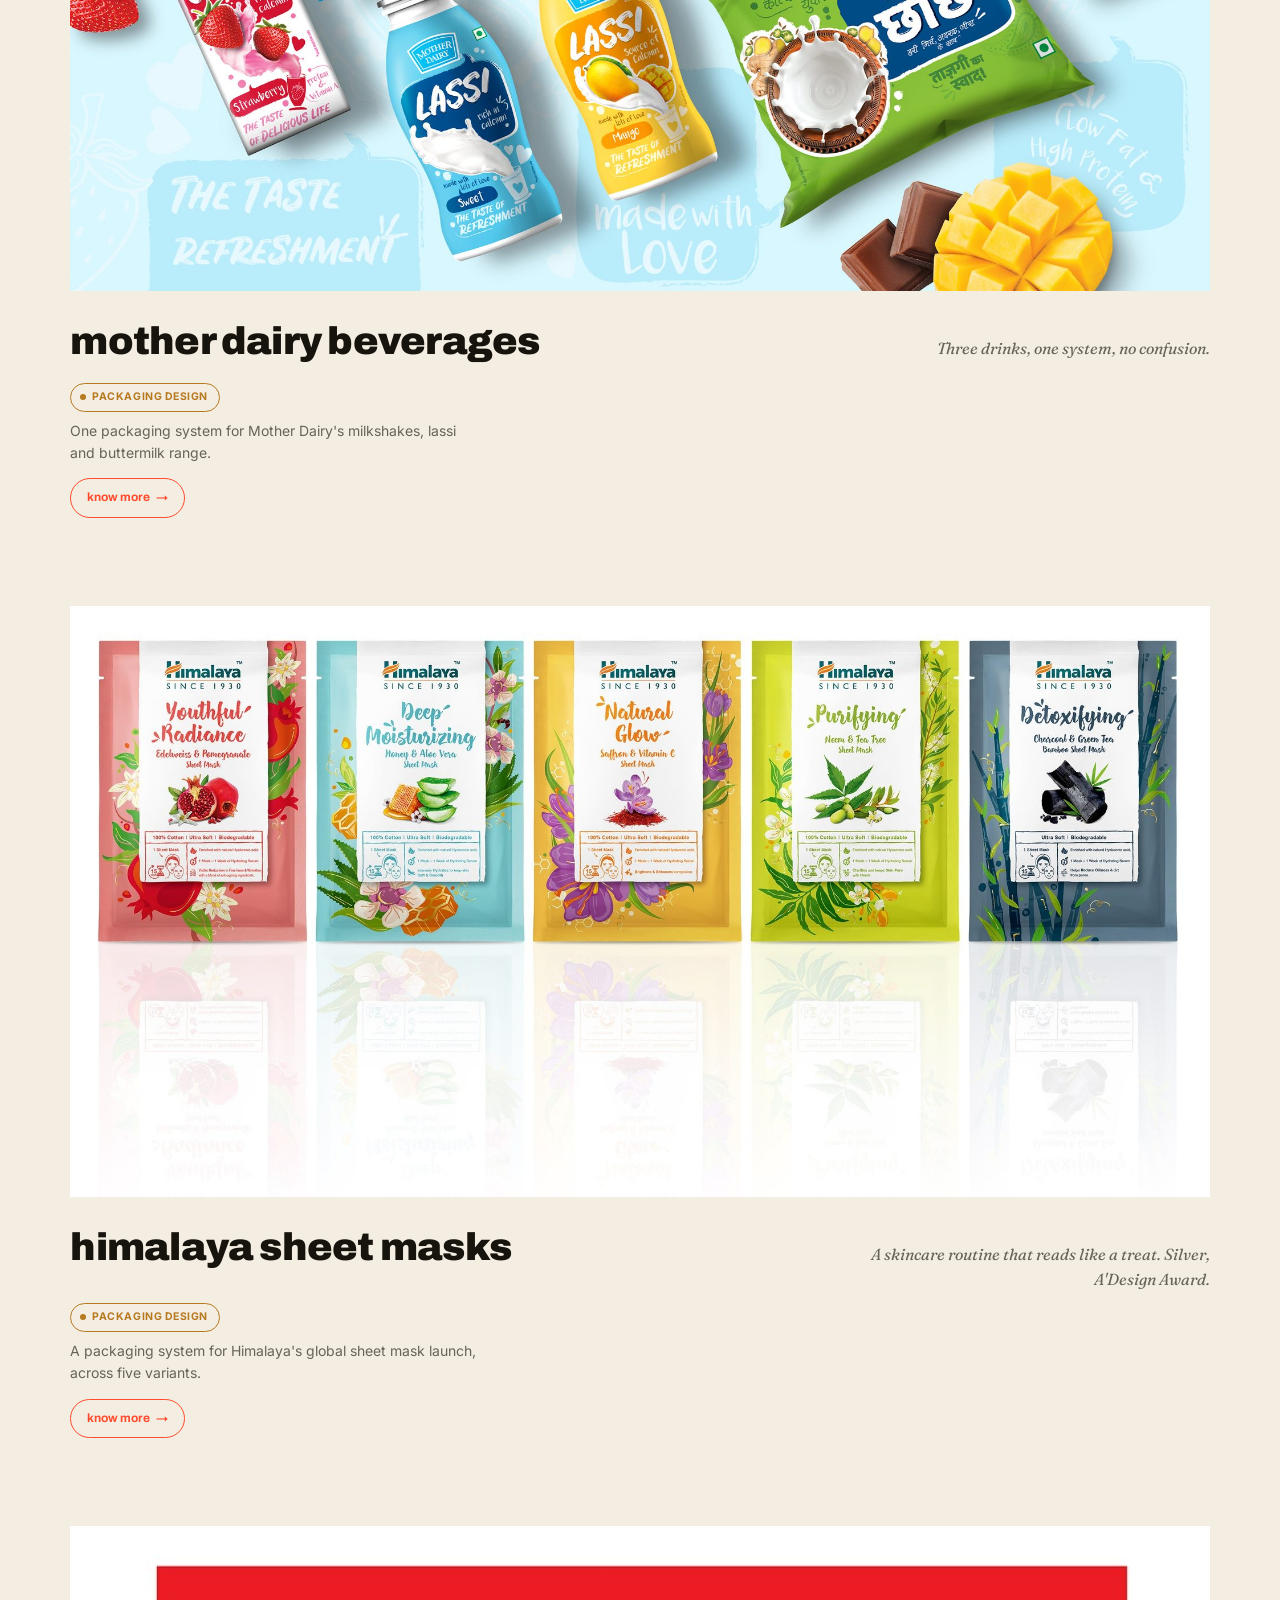
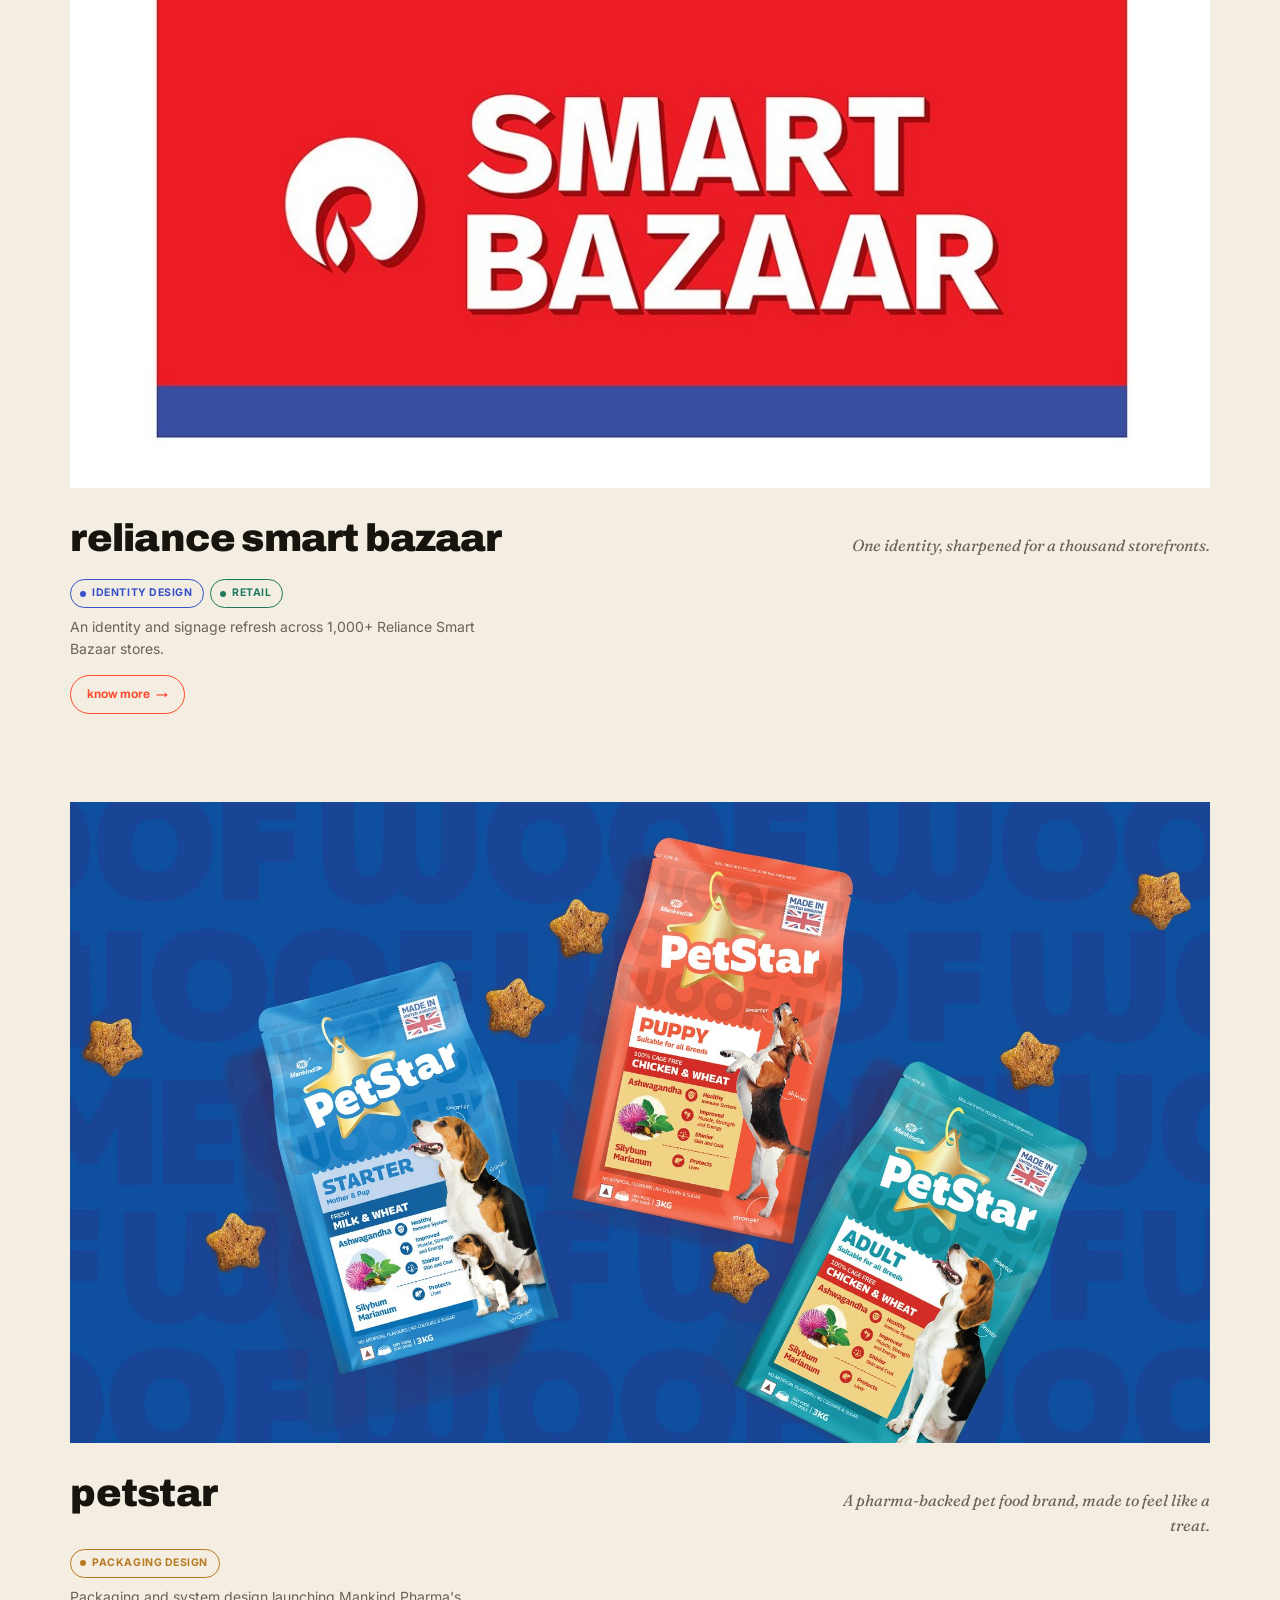
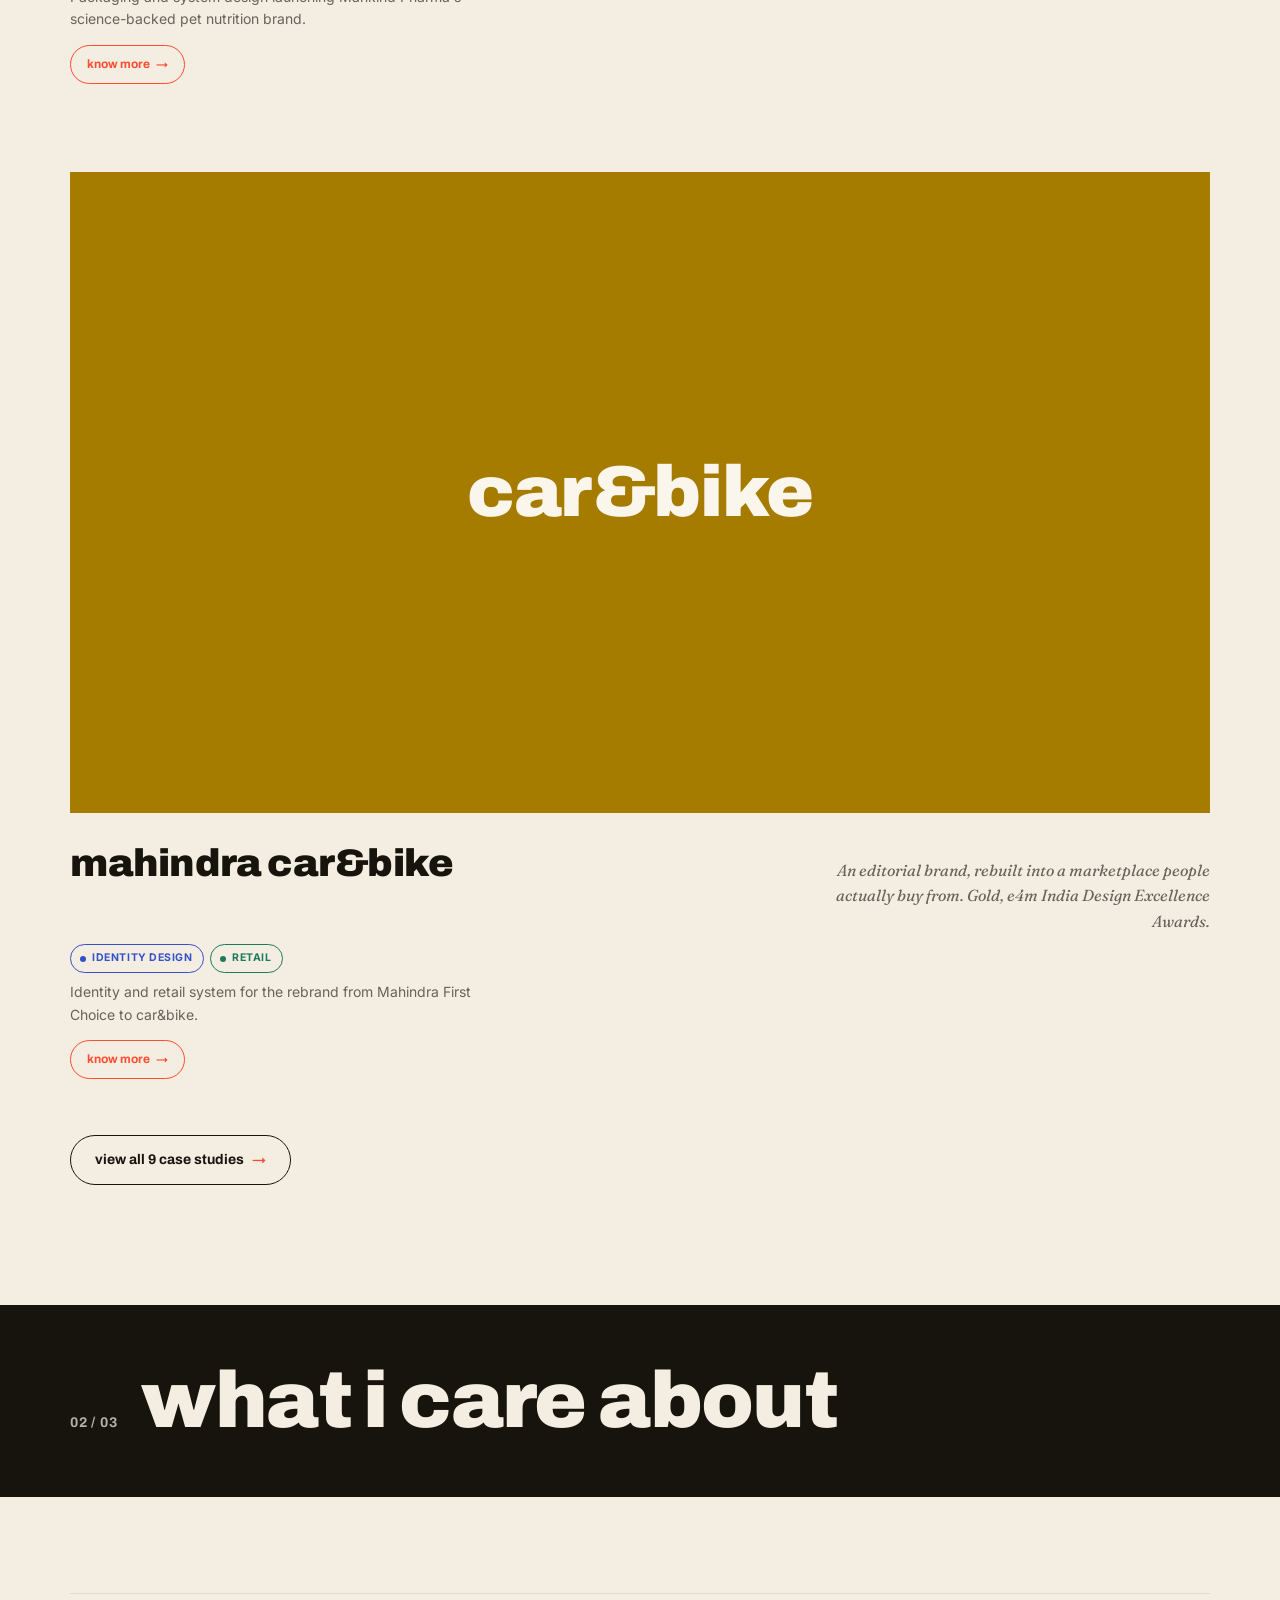
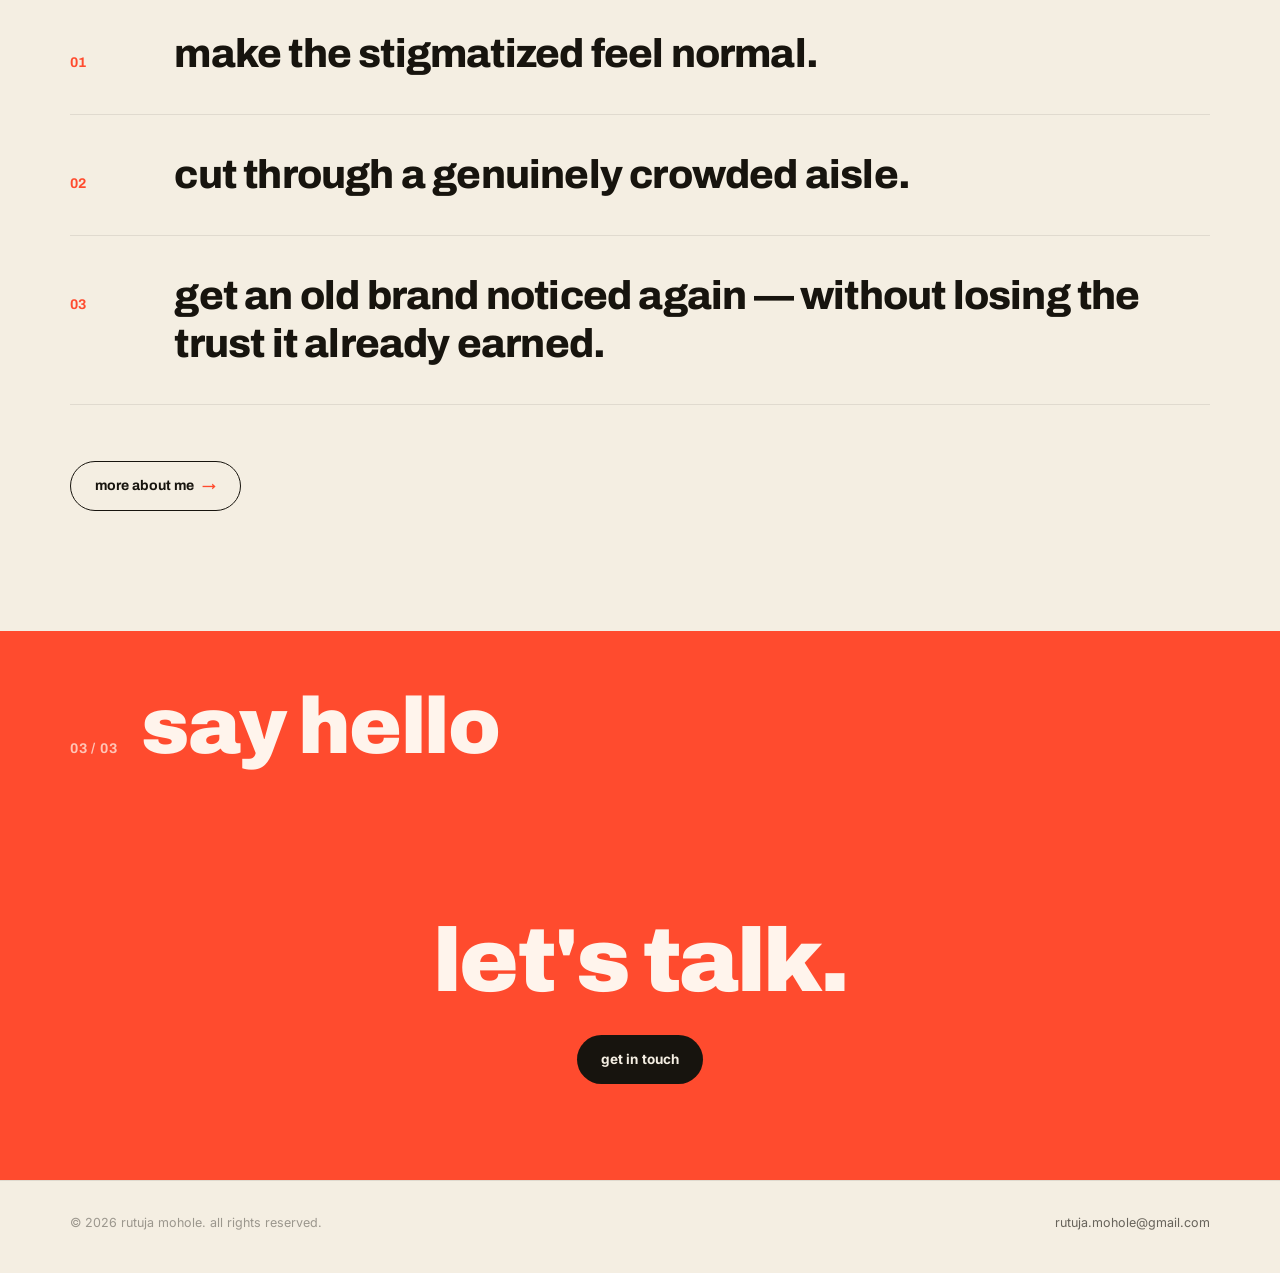
==== commit 1d543b7a: "Remove all car&bike imagery and video; text-only thumbnail Co-Authored-By: Claude Sonnet 5.5 <norepl" ====
--- a/index.html
+++ b/index.html
@@ -13,6 +13,9 @@
 <meta name="apple-mobile-web-app-title" content="Rutuja Mohole">
 <title>Rutuja Mohole — Senior Communication Designer &amp; Brand Design Strategist</title>
 <meta name="description" content="Portfolio of Rutuja Mohole — Senior Communication Designer & Brand Design Strategist. Branding, packaging and design systems for Saffola, Epigamia, WickedGud, Mother Dairy, Himalaya, ITC Sunfeast, Reliance Smart Bazaar, PetStar and Mahindra Car&Bike.">
+<link rel="preconnect" href="https://fonts.googleapis.com">
+<link rel="preconnect" href="https://fonts.gstatic.com" crossorigin>
+<link rel="stylesheet" href="https://fonts.googleapis.com/css2?family=Archivo:wght@500;600;700;800;900&family=Fraunces:ital,opsz,wght@0,9..144,400;0,9..144,500;0,9..144,600;1,9..144,400;1,9..144,500&family=Inter:wght@400;500;600;700&display=swap">
 <link rel="stylesheet" href="css/style.css">
 </head>
 <body>
@@ -57,7 +60,7 @@
   <div class="wrap">
     <p class="eyebrow" style="text-align:center;">Brands I've worked with</p>
     <div class="logo-grid">
-      <img src="media/images/s02_Logos_copy.png.jpg" alt="Client brand logos: Epigamia, WickedGud, Sunfeast, Tata Sampann, Too Yumm, IBO, PetStar, MTR, Three Mango, Britannia, Ganesh, Mankind, Kellogg's, Piramal, Himalaya, Smart Bazaar, Car&Bike, Saffola" style="max-height:none;opacity:1;filter:none;grid-column:1/-1;width:100%;">
+      <img loading="lazy" decoding="async" src="media/images/s02_Logos_copy.png.jpg" alt="Client brand logos: Epigamia, WickedGud, Sunfeast, Tata Sampann, Too Yumm, IBO, PetStar, MTR, Three Mango, Britannia, Ganesh, Mankind, Kellogg's, Piramal, Himalaya, Smart Bazaar, Car&Bike, Saffola" style="max-height:none;opacity:1;filter:none;grid-column:1/-1;width:100%;">
     </div>
   </div>
 </section>
@@ -83,7 +86,7 @@
 
     <div class="featured-list">
       <a class="featured-item reveal" href="work/saffola-millets.html">
-        <div class="featured-thumb" style="aspect-ratio:1999/769;"><img src="media/images/s04_Saffola_millets_banner.jpg.jpg" alt="Saffola Millets packaging"></div>
+        <div class="featured-thumb" style="aspect-ratio:1999/769;"><img loading="lazy" decoding="async" src="media/images/s04_Saffola_millets_banner.jpg.jpg" alt="Saffola Millets packaging"></div>
         <div class="featured-cap">
           <div class="featured-cap-row">
             <span class="featured-title">saffola millets masala</span>
@@ -98,7 +101,7 @@
       </a>
 
       <a class="featured-item reveal" href="work/wickedgud.html">
-        <div class="featured-thumb" style="aspect-ratio:2000/1125;"><img src="media/images/s14_Logo-01.jpg.jpg" alt="WickedGud identity"></div>
+        <div class="featured-thumb" style="aspect-ratio:2000/1125;"><img loading="lazy" decoding="async" src="media/images/s14_Logo-01.jpg.jpg" alt="WickedGud identity"></div>
         <div class="featured-cap">
           <div class="featured-cap-row">
             <span class="featured-title">wickedgud</span>
@@ -114,7 +117,7 @@
       </a>
 
       <a class="featured-item reveal" href="work/mother-dairy-beverages.html">
-        <div class="featured-thumb" style="aspect-ratio:2000/1325;"><img src="media/images/s20_Mother_Dairy_Simulations_5.png.jpg" alt="Mother Dairy beverages packaging"></div>
+        <div class="featured-thumb" style="aspect-ratio:2000/1325;"><img loading="lazy" decoding="async" src="media/images/s20_Mother_Dairy_Simulations_5.png.jpg" alt="Mother Dairy beverages packaging"></div>
         <div class="featured-cap">
           <div class="featured-cap-row">
             <span class="featured-title">mother dairy beverages</span>
@@ -129,7 +132,7 @@
       </a>
 
       <a class="featured-item reveal" href="work/himalaya-sheet-masks.html">
-        <div class="featured-thumb" style="aspect-ratio:2000/1038;"><img src="media/images/s25_Main_Image_2.jpg.jpg" alt="Himalaya sheet mask packaging"></div>
+        <div class="featured-thumb" style="aspect-ratio:2000/1038;"><img loading="lazy" decoding="async" src="media/images/s25_Main_Image_2.jpg.jpg" alt="Himalaya sheet mask packaging"></div>
         <div class="featured-cap">
           <div class="featured-cap-row">
             <span class="featured-title">himalaya sheet masks</span>
@@ -144,7 +147,7 @@
       </a>
 
       <a class="featured-item reveal" href="work/reliance-smart-bazaar.html">
-        <div class="featured-thumb" style="aspect-ratio:1206/595;"><img src="media/images/s34_Reliance_Smart_Bazaar_logo.jpg.jpg" alt="Reliance Smart Bazaar logo"></div>
+        <div class="featured-thumb" style="aspect-ratio:1206/595;"><img loading="lazy" decoding="async" src="media/images/s34_Reliance_Smart_Bazaar_logo.jpg.jpg" alt="Reliance Smart Bazaar logo"></div>
         <div class="featured-cap">
           <div class="featured-cap-row">
             <span class="featured-title">reliance smart bazaar</span>
@@ -160,7 +163,7 @@
       </a>
 
       <a class="featured-item reveal" href="work/petstar.html">
-        <div class="featured-thumb" style="aspect-ratio:2000/1125;"><img src="media/images/petstar_hero_pack_range.jpg" alt="PetStar packaging range"></div>
+        <div class="featured-thumb" style="aspect-ratio:2000/1125;"><img loading="lazy" decoding="async" src="media/images/petstar_hero_pack_range.jpg" alt="PetStar packaging range"></div>
         <div class="featured-cap">
           <div class="featured-cap-row">
             <span class="featured-title">petstar</span>
@@ -175,7 +178,7 @@
       </a>
 
       <a class="featured-item reveal" href="work/mahindra-car-bike.html">
-        <div class="featured-thumb" style="aspect-ratio:2000/1125;"><img src="media/images/carbike_before_after.jpg" alt="Mahindra Car&Bike rebranded superstore"></div>
+        <div class="featured-thumb thumb-text" style="aspect-ratio:2000/1125;--thumb-bg:#A67C00;"><span>car&amp;bike</span></div>
         <div class="featured-cap">
           <div class="featured-cap-row">
             <span class="featured-title">mahindra car&amp;bike</span>
--- a/css/style.css
+++ b/css/style.css
@@ -5,7 +5,6 @@
    saturated accent per case study. Strict grid, broken once per page.
    Minimal image chrome — the work is the hero. */
 
-@import url('https://fonts.googleapis.com/css2?family=Archivo:wght@500;600;700;800;900&family=Fraunces:ital,opsz,wght@0,9..144,400;0,9..144,500;0,9..144,600;1,9..144,400;1,9..144,500&family=Inter:wght@400;500;600;700&display=swap');
 
 @view-transition{ navigation: auto; }
 ::view-transition-old(root), ::view-transition-new(root){
@@ -317,15 +316,20 @@
 /* ---------- Work grid (masonry) ---------- */
 .work-index{padding:88px 0 40px;}
 .work-grid{
-  column-count:2;
-  column-gap:32px;
+  display:grid;
+  grid-template-columns:repeat(2,1fr);
+  gap:56px 32px;
+  align-items:start;
 }
 .work-card{
   display:block;
-  break-inside:avoid;
-  margin-bottom:52px;
   cursor:pointer;
 }
+/* one highlight project spans the full row at its true ratio; the rest sit in a uniform grid */
+.work-card.highlight{grid-column:1 / -1;}
+.work-card:not(.highlight) .work-thumb{aspect-ratio:3/2 !important;}
+.work-card:not(.highlight) .work-thumb img{object-fit:contain;}
+.work-card.highlight .work-title{font-size:1.25em;}
 .work-thumb{
   position:relative;
   width:100%;
@@ -539,6 +543,19 @@
 .media-item.wide{aspect-ratio: 16/9;}
 .media-item.square{aspect-ratio: 1/1;}
 .media-item.portrait{max-width:380px;margin:0 auto;}
+
+/* ---------- Case study media: one highlight + uniform grid ---------- */
+.media-grid{display:grid;gap:20px;margin-top:20px;align-items:start;}
+.media-grid.cols-2{grid-template-columns:repeat(2,1fr);}
+.media-grid.cols-3{grid-template-columns:repeat(3,1fr);}
+.media-grid .media-cell.span-all{grid-column:1 / -1;}
+.media-grid .media-item:not(.span-all){aspect-ratio:4/3 !important;max-width:none;margin:0;background:var(--paper-deep);}
+.media-grid .media-item:not(.span-all) img,
+.media-grid .media-item:not(.span-all) video{object-fit:contain;}
+.media-grid .media-item.span-all{max-width:none;margin:0;}
+@media (max-width:760px){
+  .media-grid.cols-2,.media-grid.cols-3{grid-template-columns:1fr;}
+}
 /* grid-break: one hero image per case study bleeds edge-to-edge, like a
    magazine spread's opening plate — true viewport-width, no gutter. */
 .media-row.breakout{
@@ -1031,7 +1048,7 @@
   .hero-tagline-row{flex-direction:column;align-items:flex-start;gap:16px;}
   .hero-intro{text-align:left;}
   .logo-grid{grid-template-columns:repeat(3,1fr);row-gap:28px;}
-  .work-grid{column-count:1;}
+  .work-grid{grid-template-columns:1fr;gap:44px;}
   .chapter-label{font-size:clamp(30px,10vw,52px);}
   .case-head{grid-template-columns:1fr;gap:30px;}
   .case-copy{grid-template-columns:1fr;gap:34px;}
@@ -1045,3 +1062,7 @@
   .philosophy-item{grid-template-columns:1fr;gap:8px;}
   .career-timeline-item{grid-template-columns:1fr;gap:6px;}
 }
+
+/* text-only thumbnail (no imagery) */
+.thumb-text{display:flex;align-items:center;justify-content:center;background:var(--thumb-bg,var(--ink));}
+.thumb-text span{font-family:var(--display,inherit);font-weight:900;font-size:clamp(32px,6vw,72px);letter-spacing:-.02em;color:#FBF6EC;}
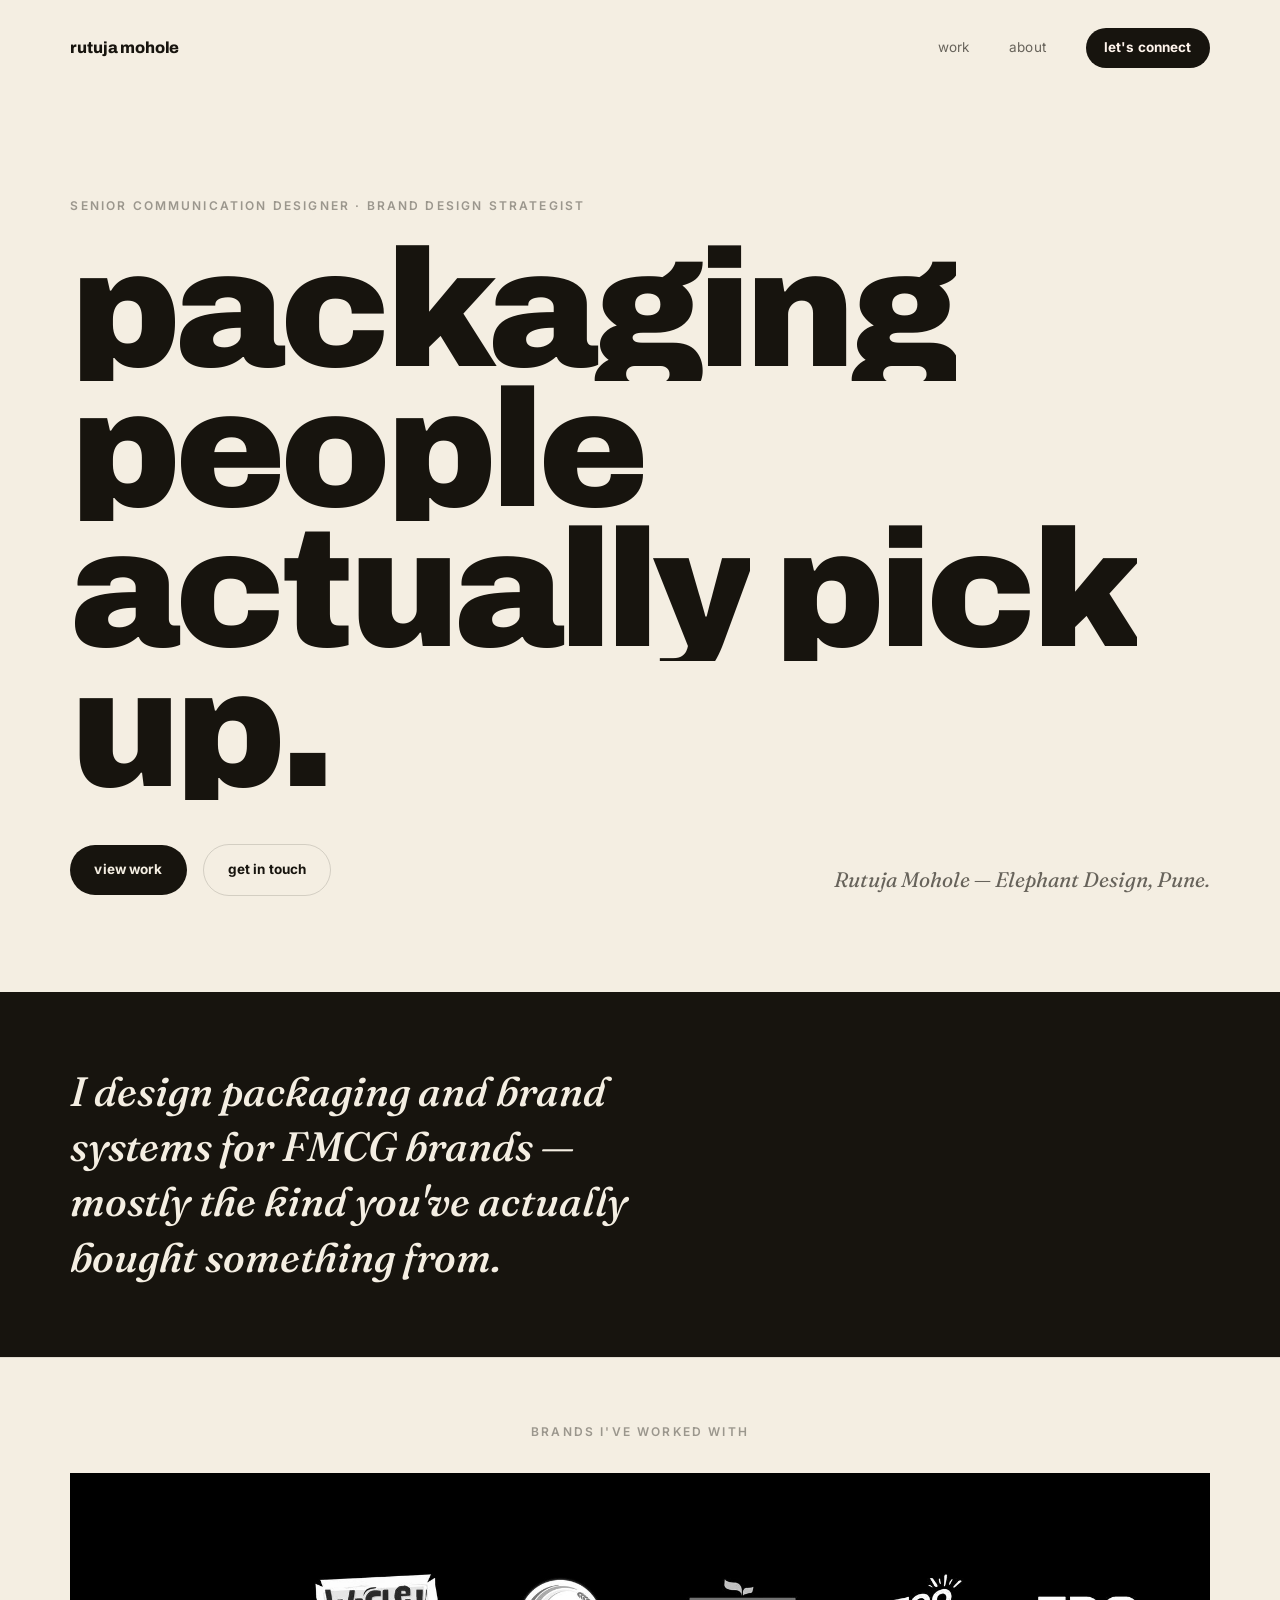
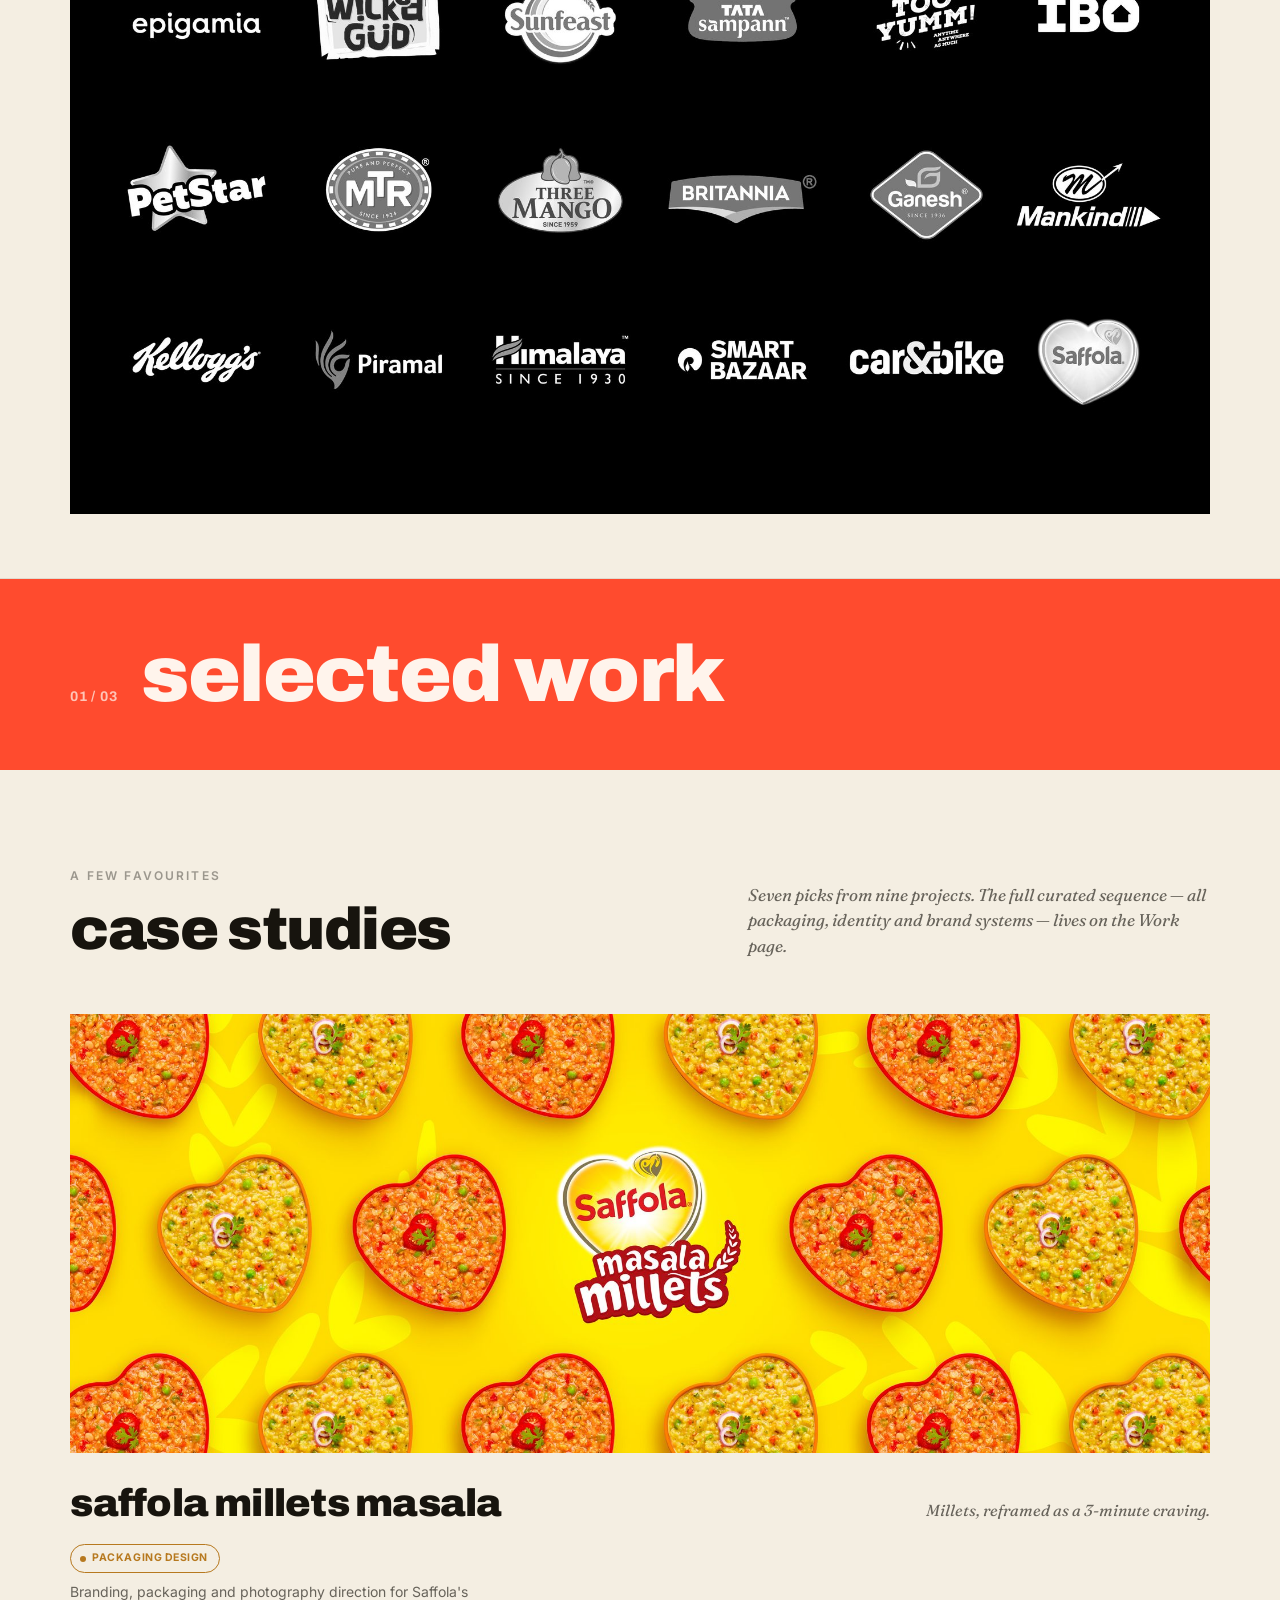
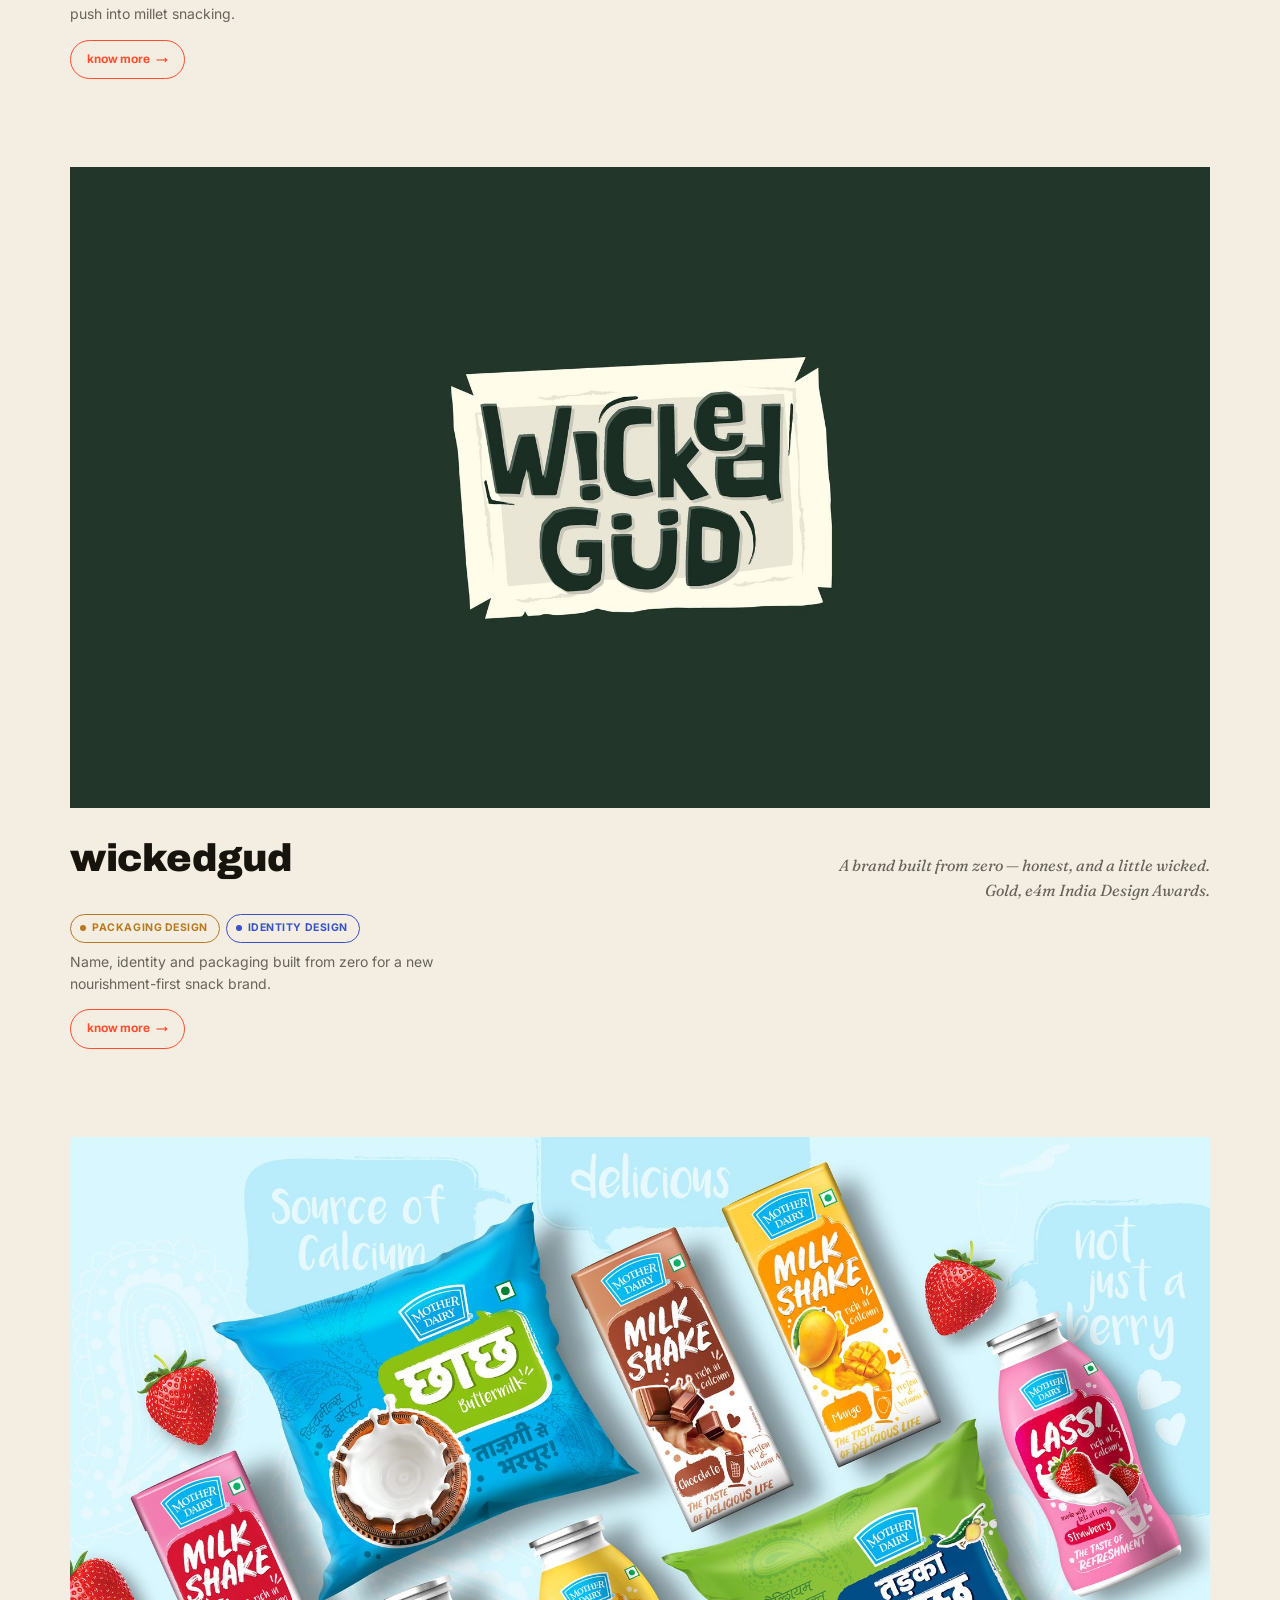
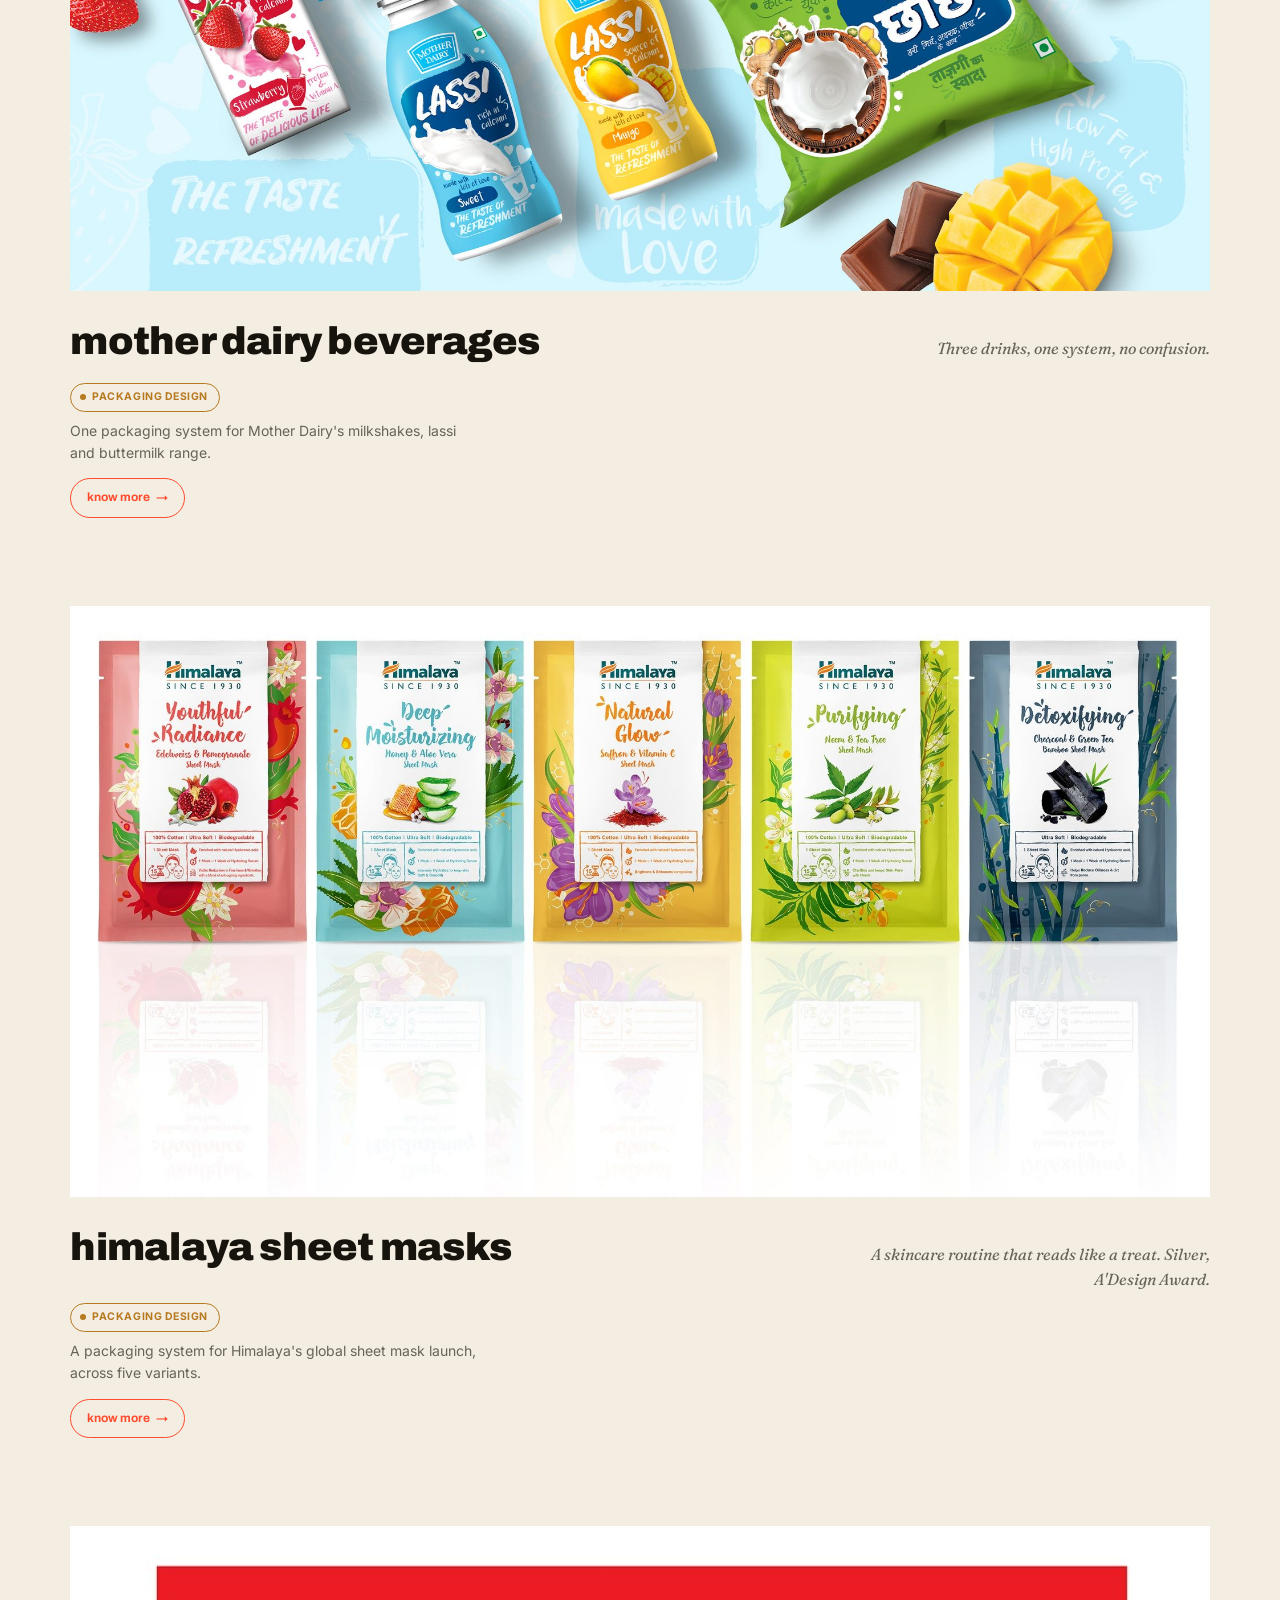
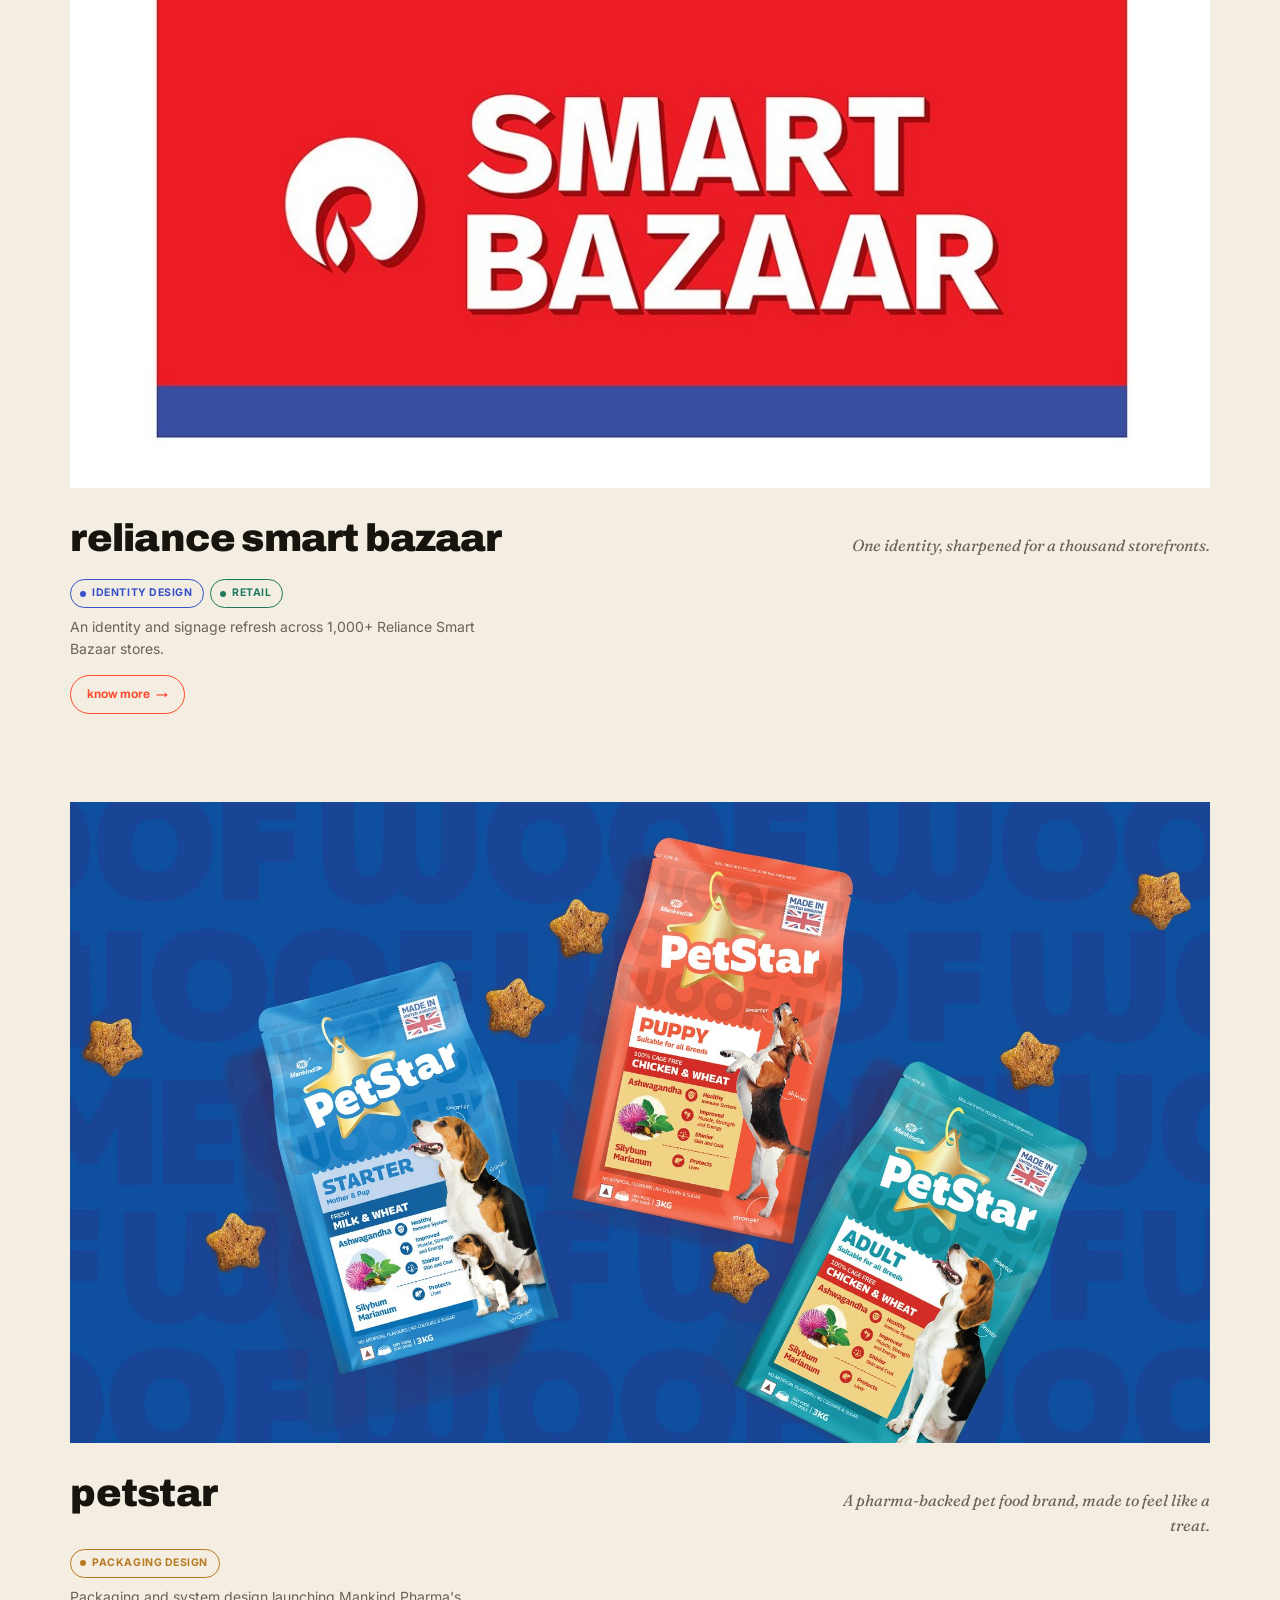
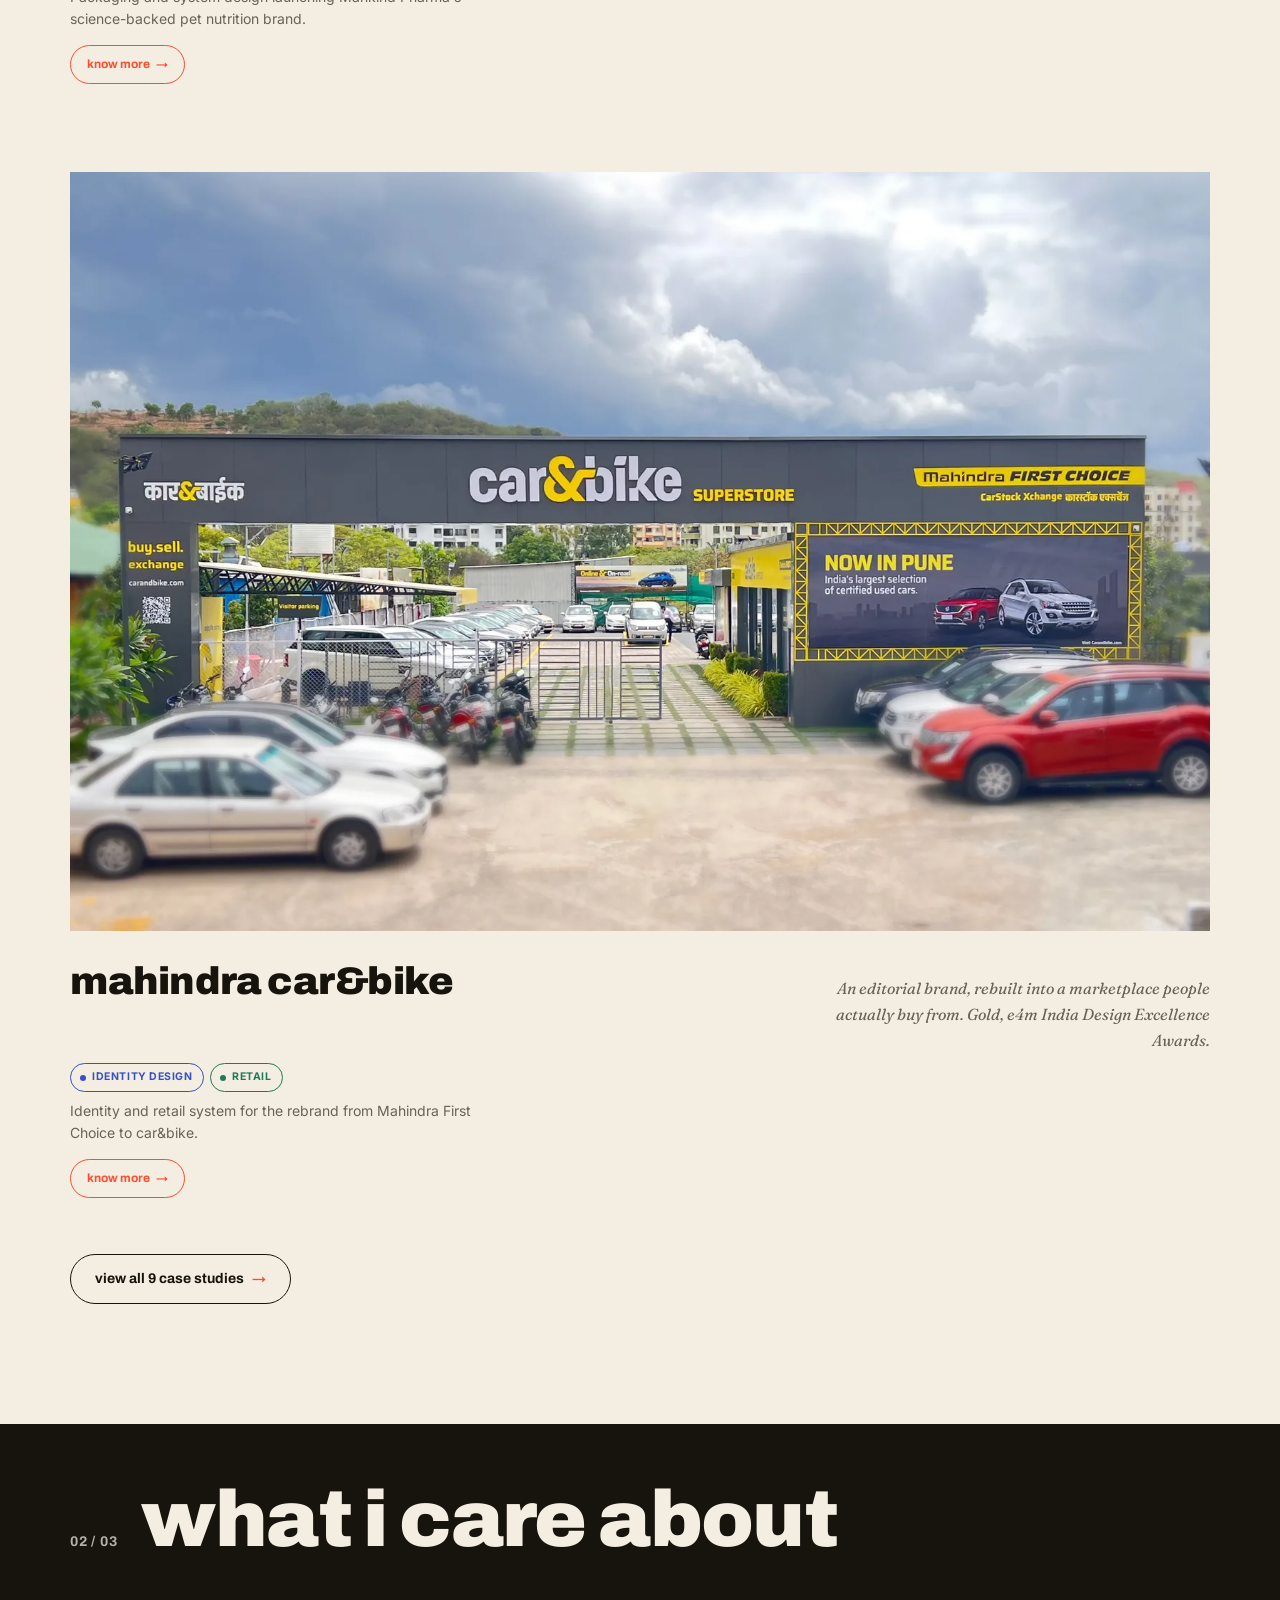
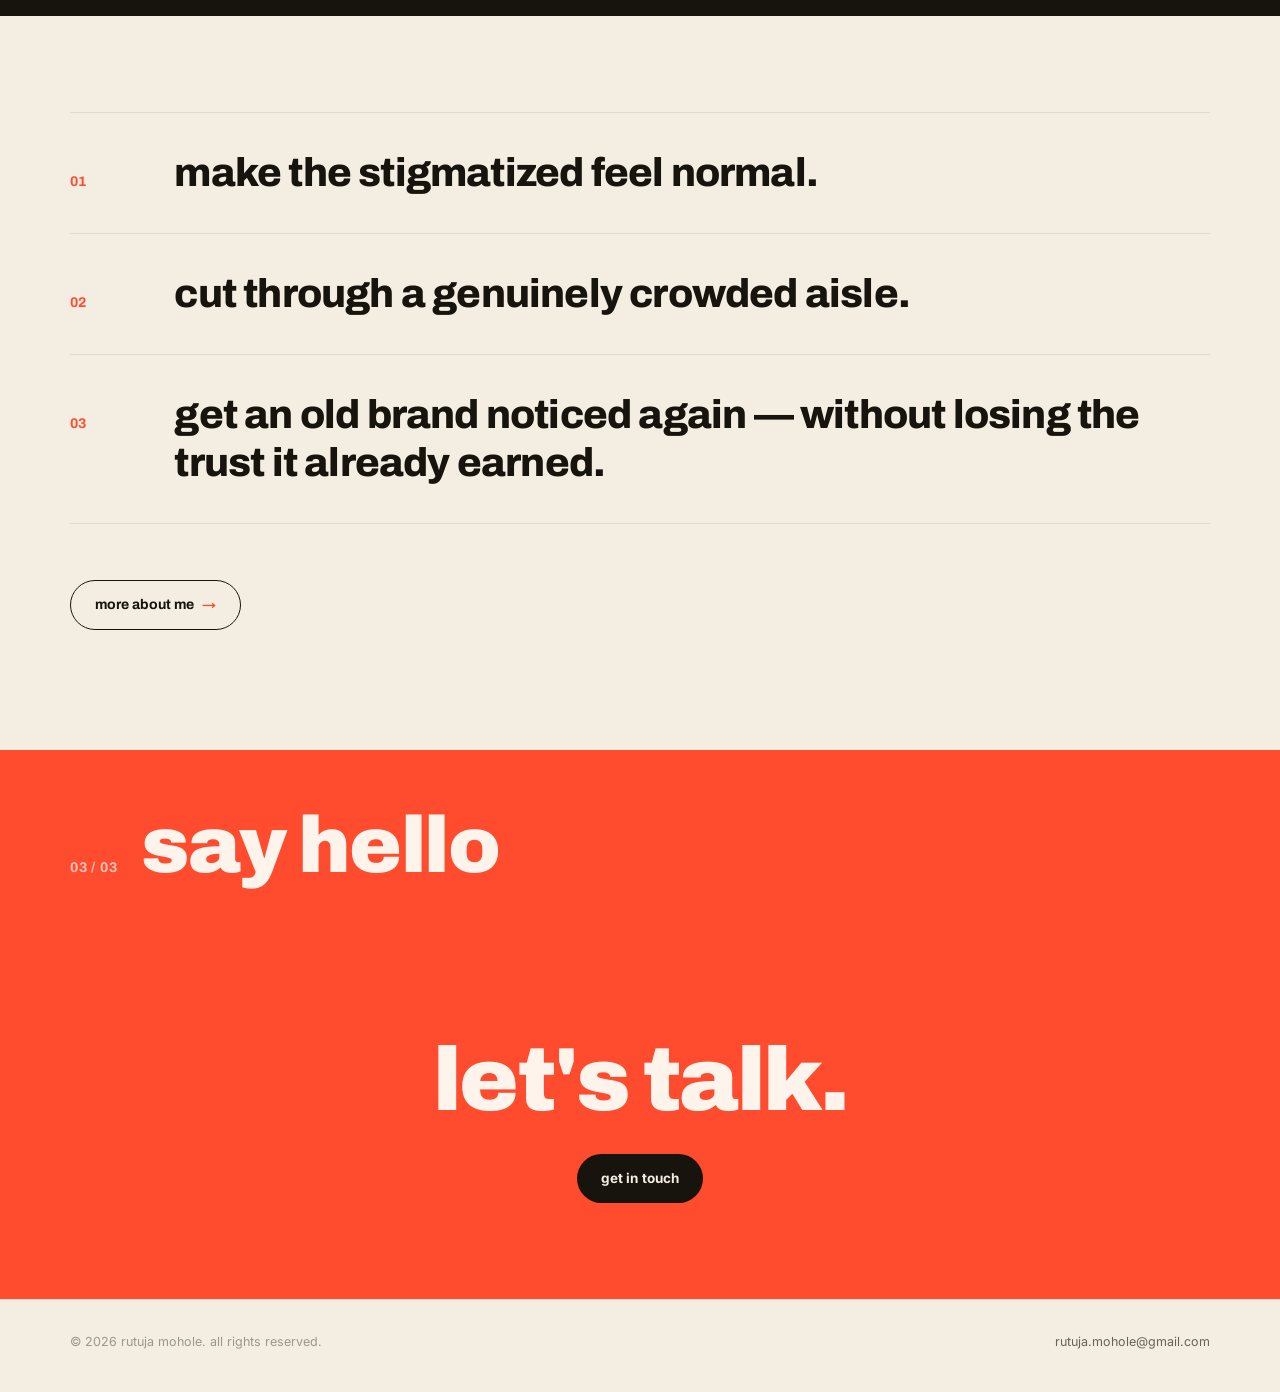
==== commit c5a07fac: "car&bike: add optimised WebP images, highlight + grid layout, storefront thumbnail Co-Authored-By: C" ====
--- a/index.html
+++ b/index.html
@@ -178,7 +178,7 @@
       </a>
 
       <a class="featured-item reveal" href="work/mahindra-car-bike.html">
-        <div class="featured-thumb thumb-text" style="aspect-ratio:2000/1125;--thumb-bg:#A67C00;"><span>car&amp;bike</span></div>
+        <div class="featured-thumb" style="aspect-ratio:1600/1067;"><img loading="lazy" decoding="async" src="media/images/cb_storefront_front.webp" alt="Mahindra Car&amp;Bike Superstore"></div>
         <div class="featured-cap">
           <div class="featured-cap-row">
             <span class="featured-title">mahindra car&amp;bike</span>
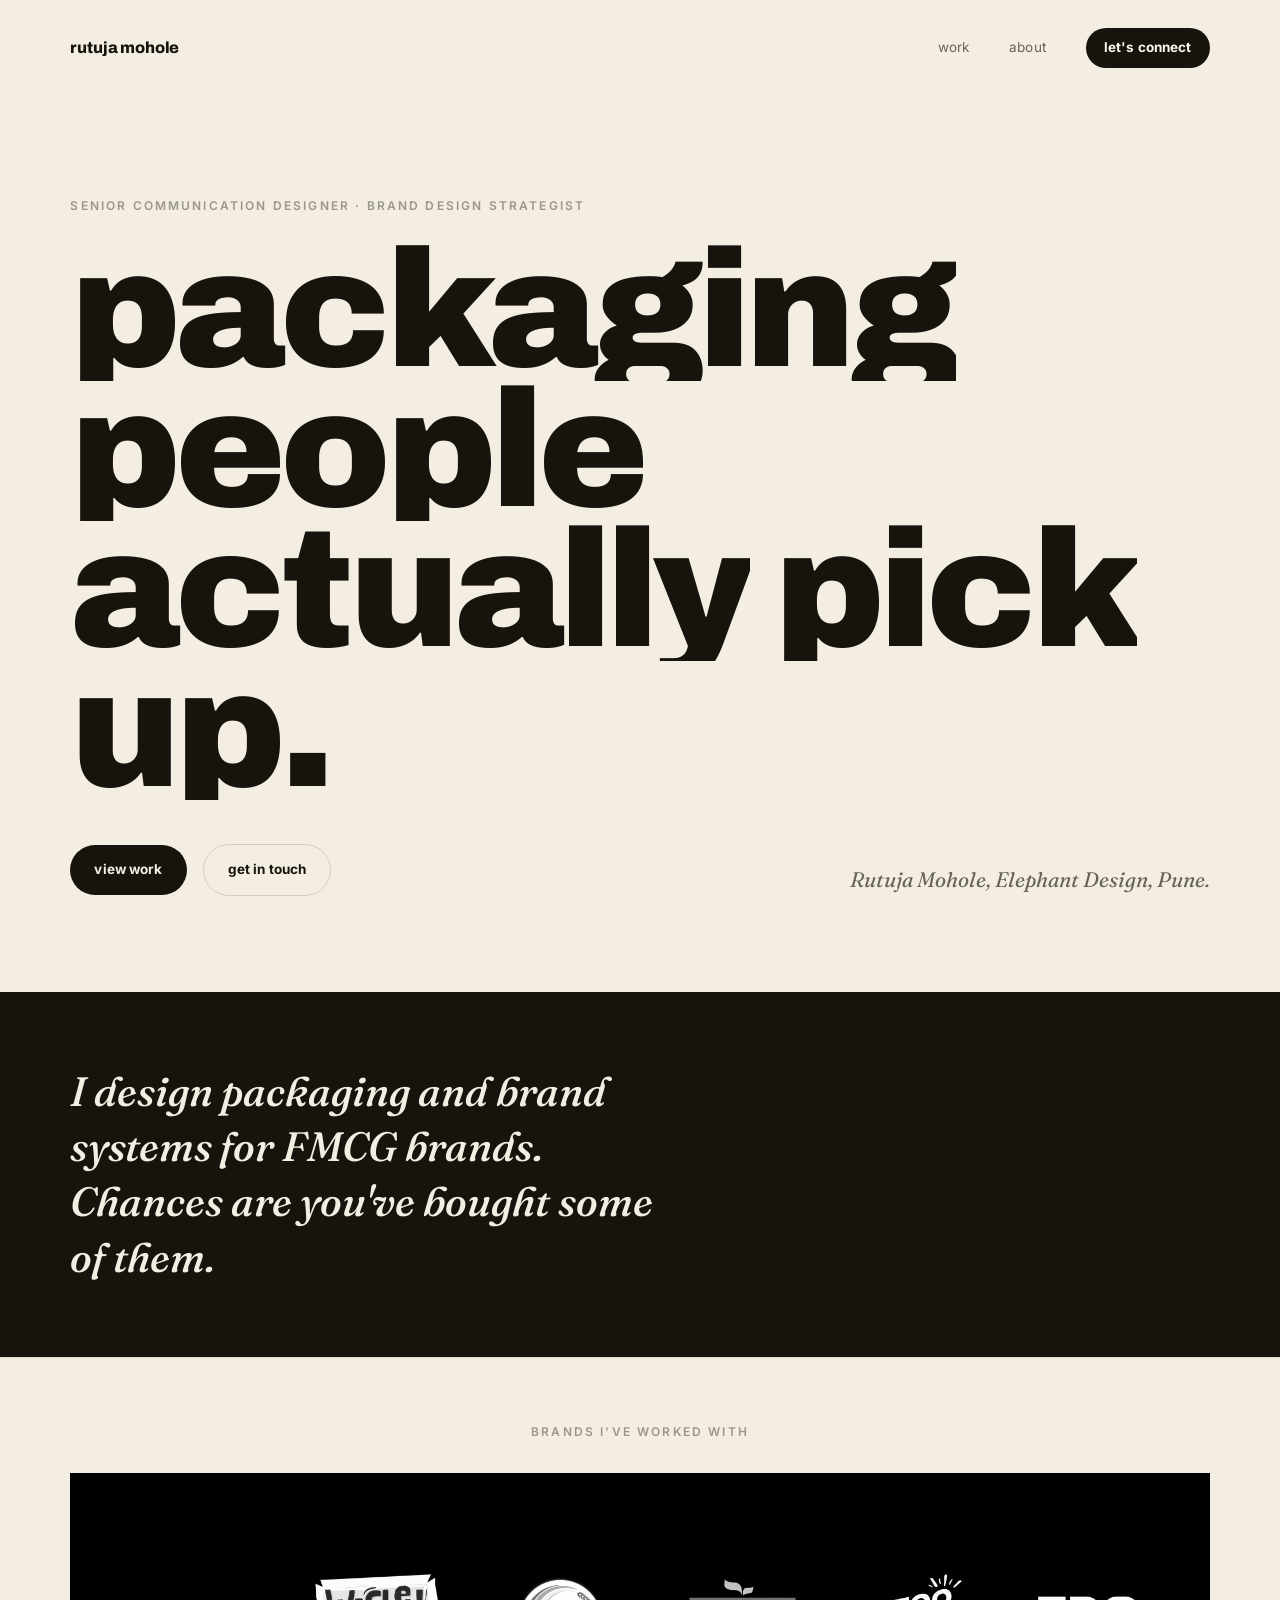
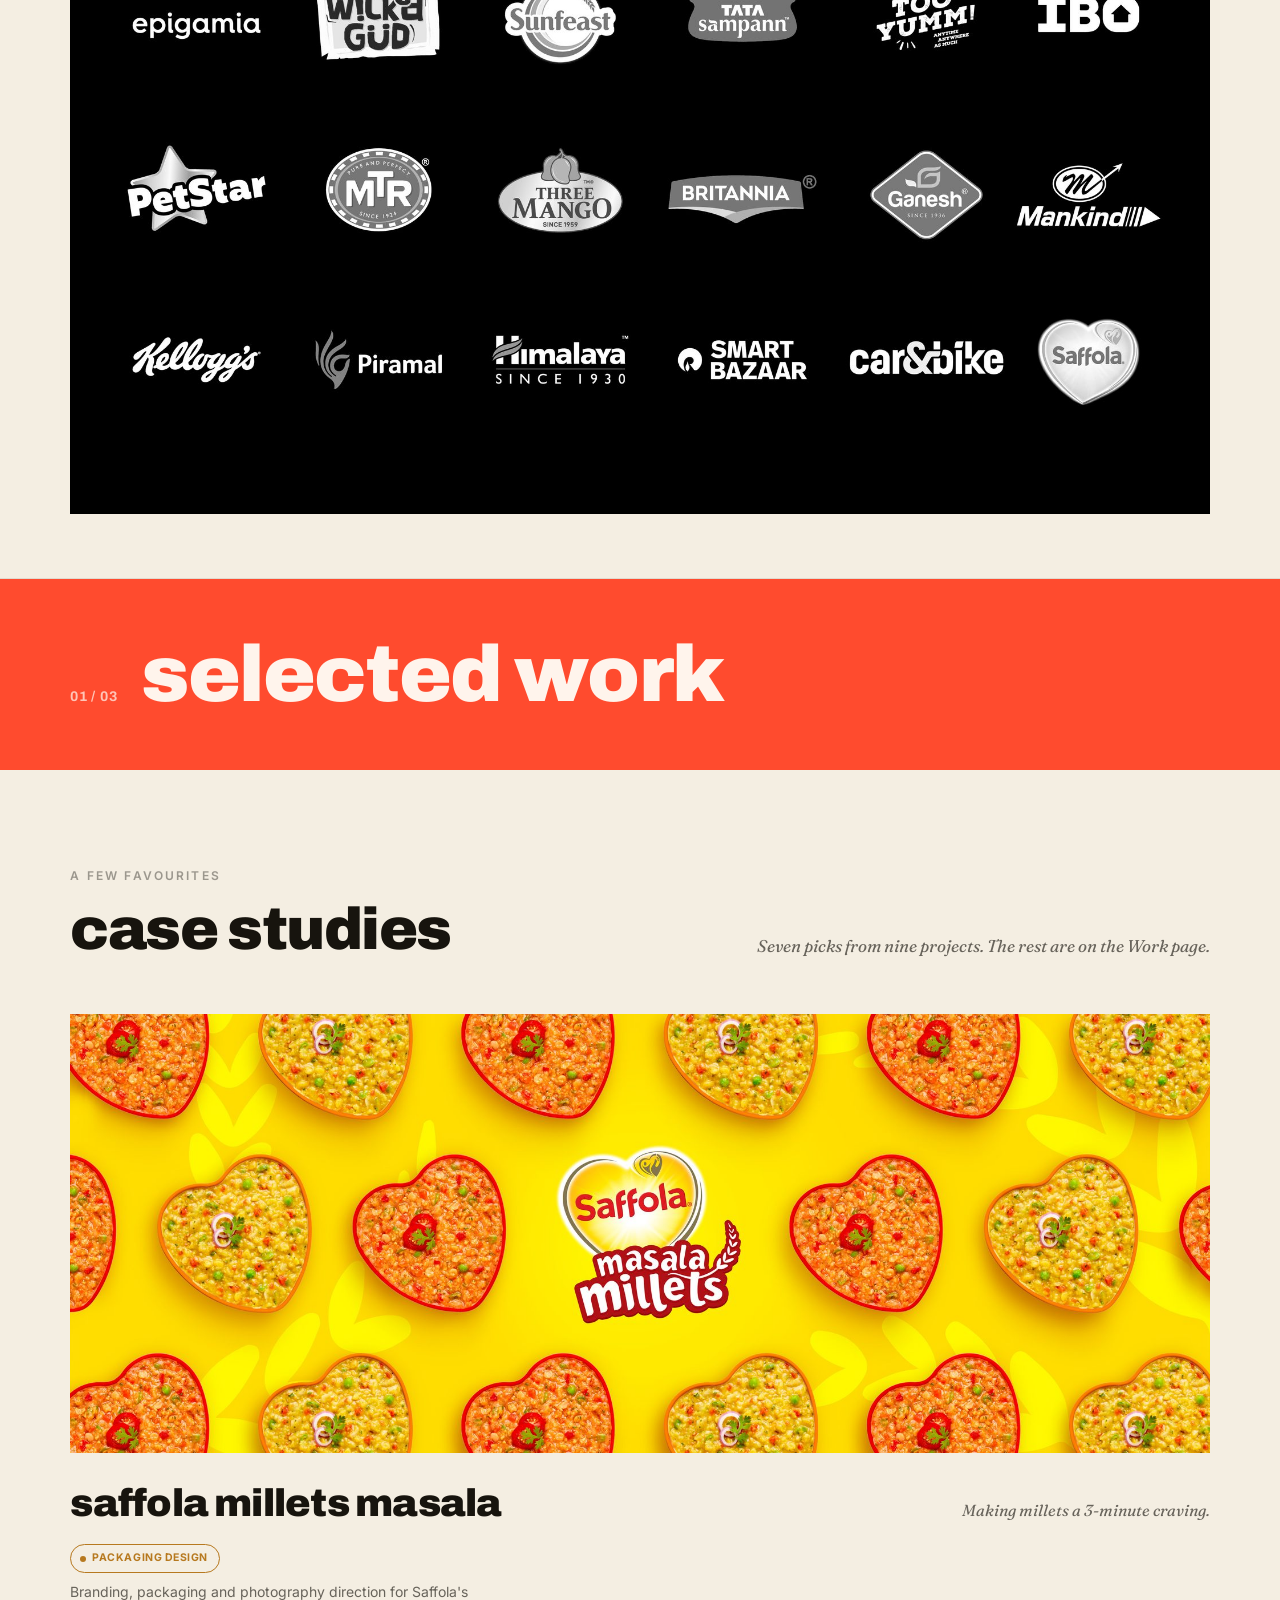
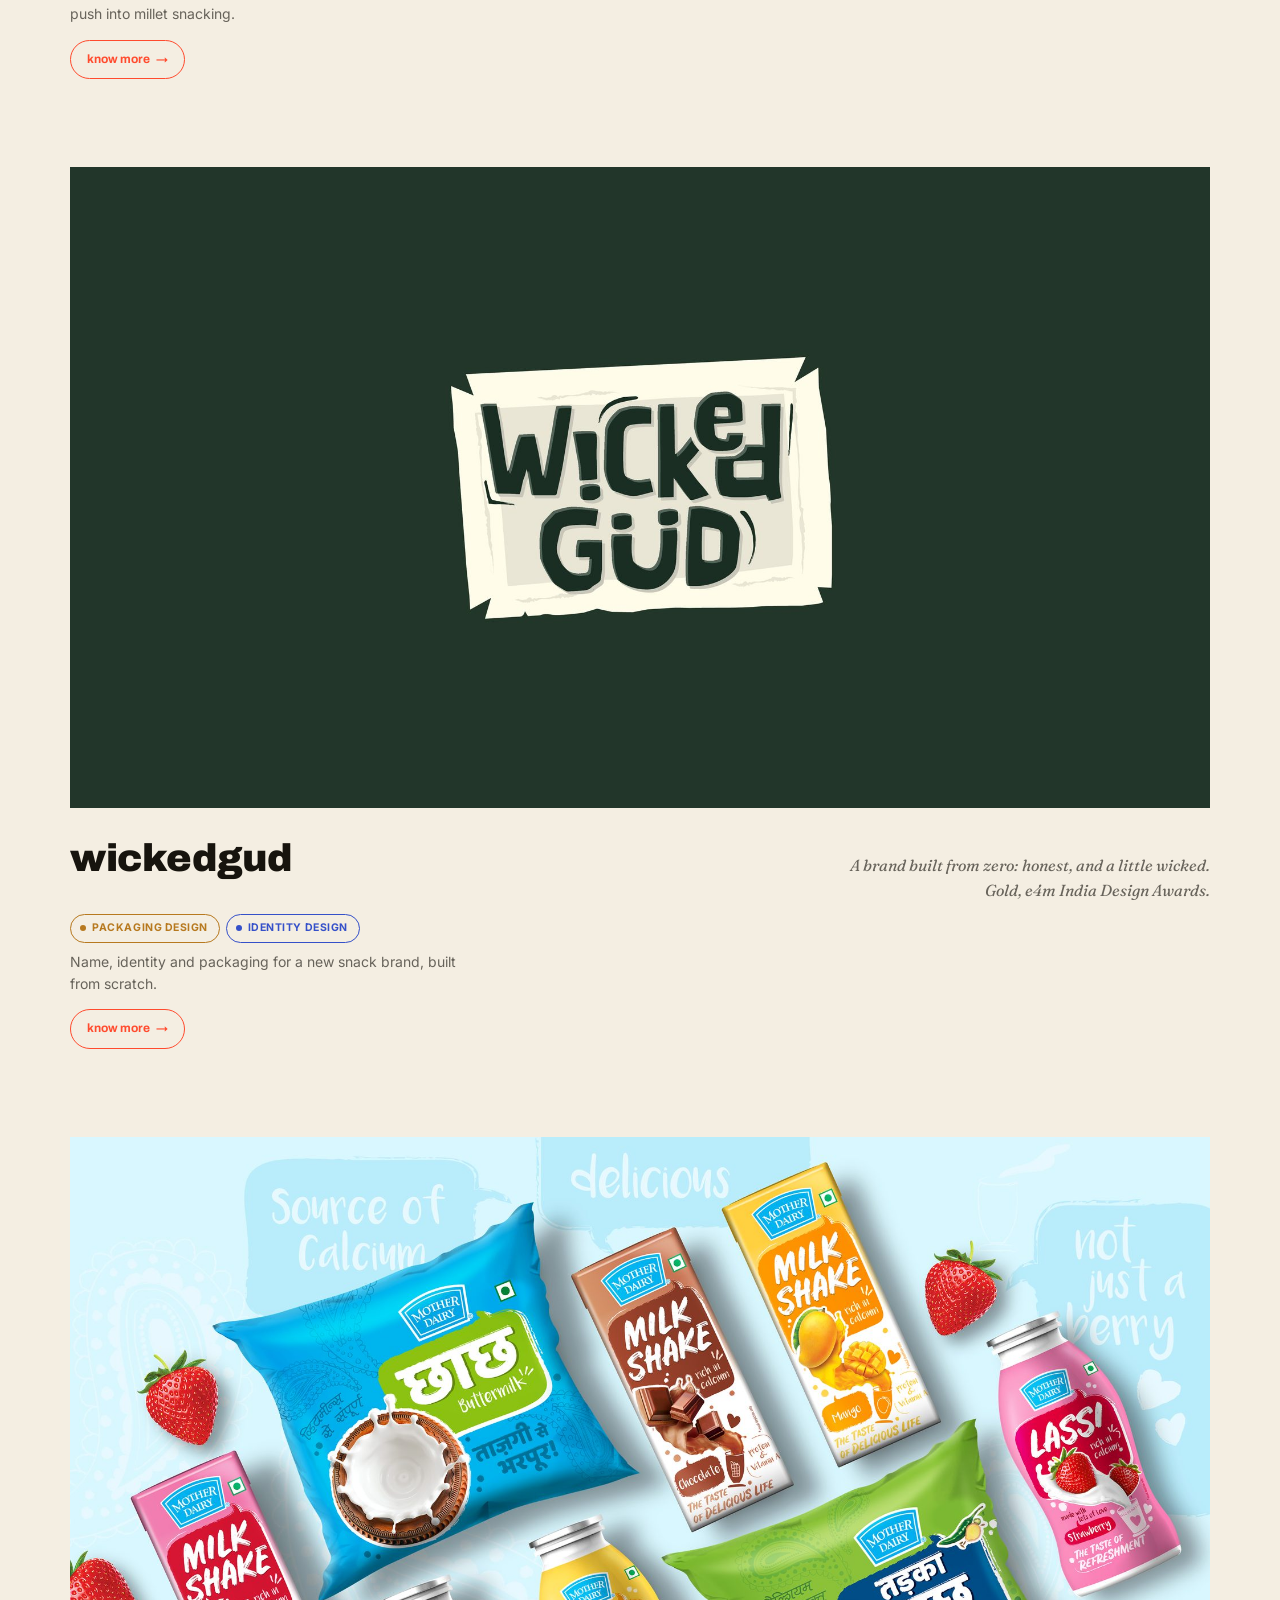
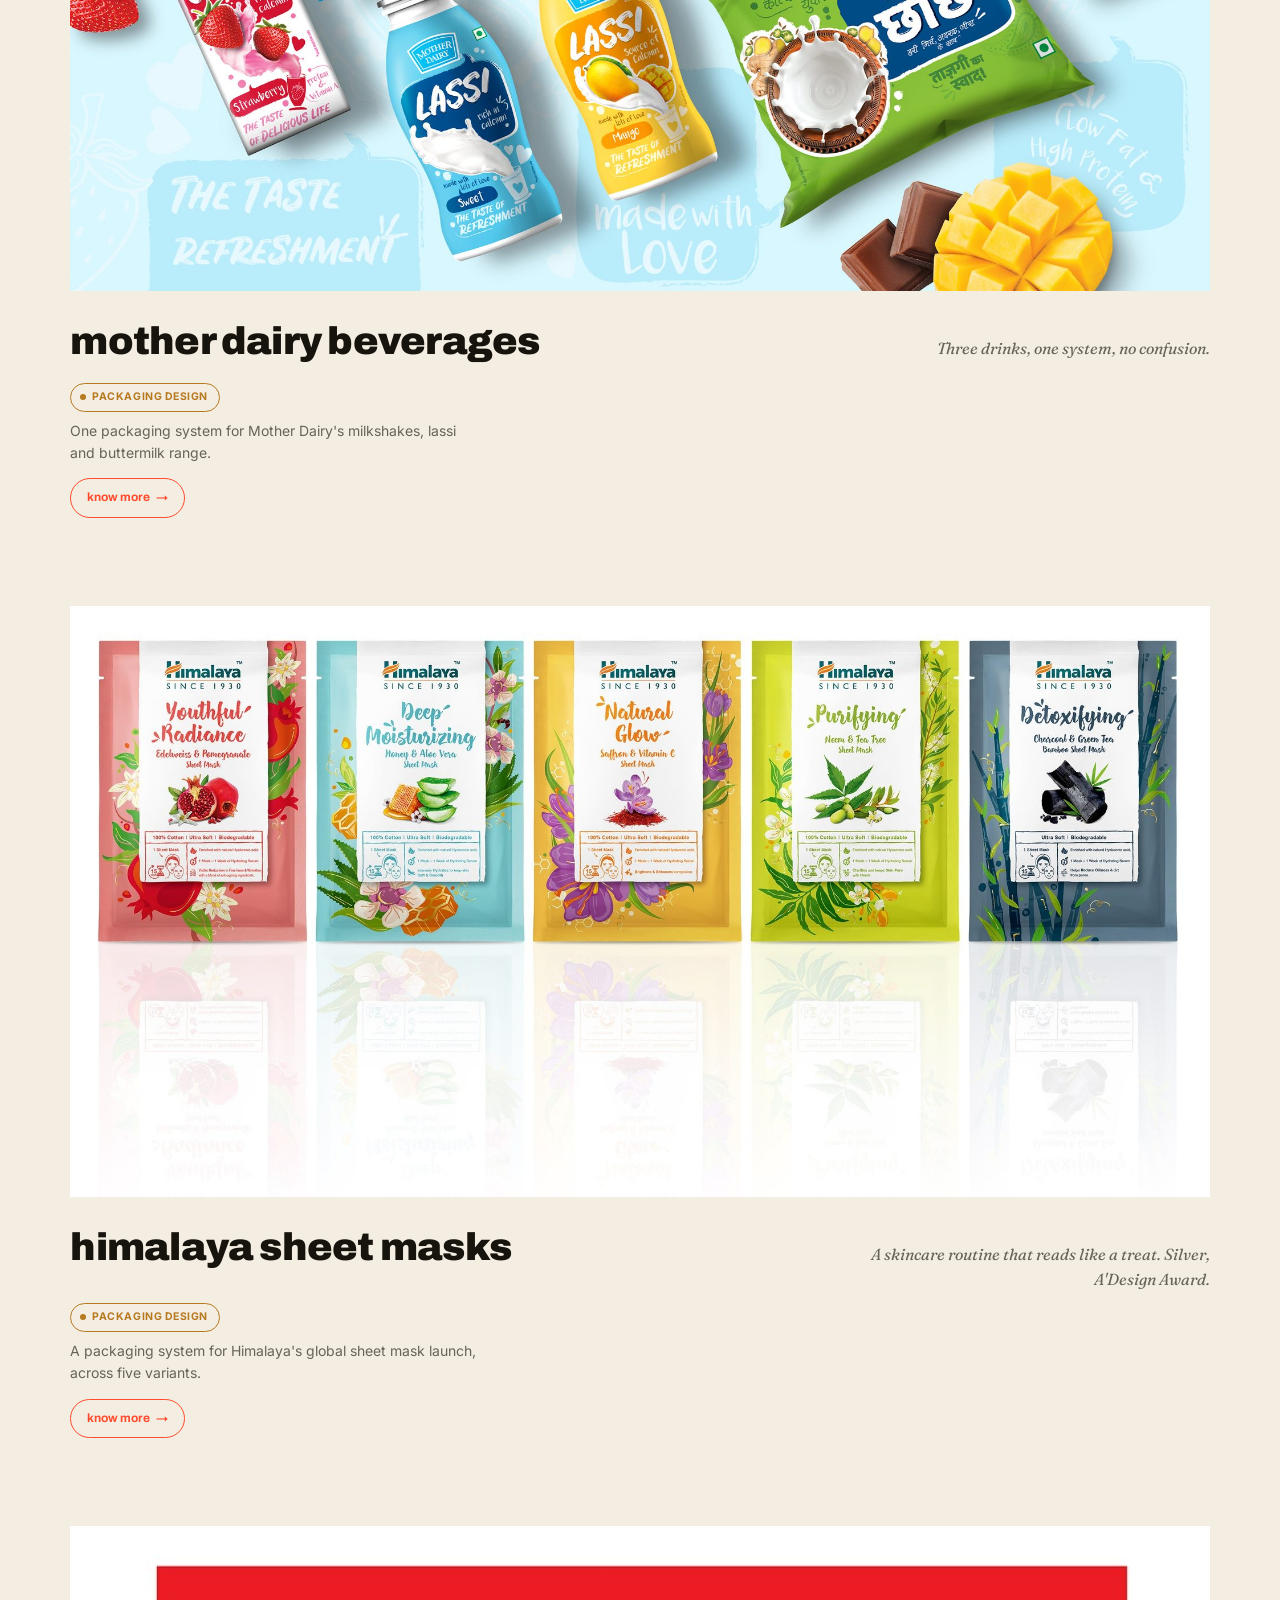
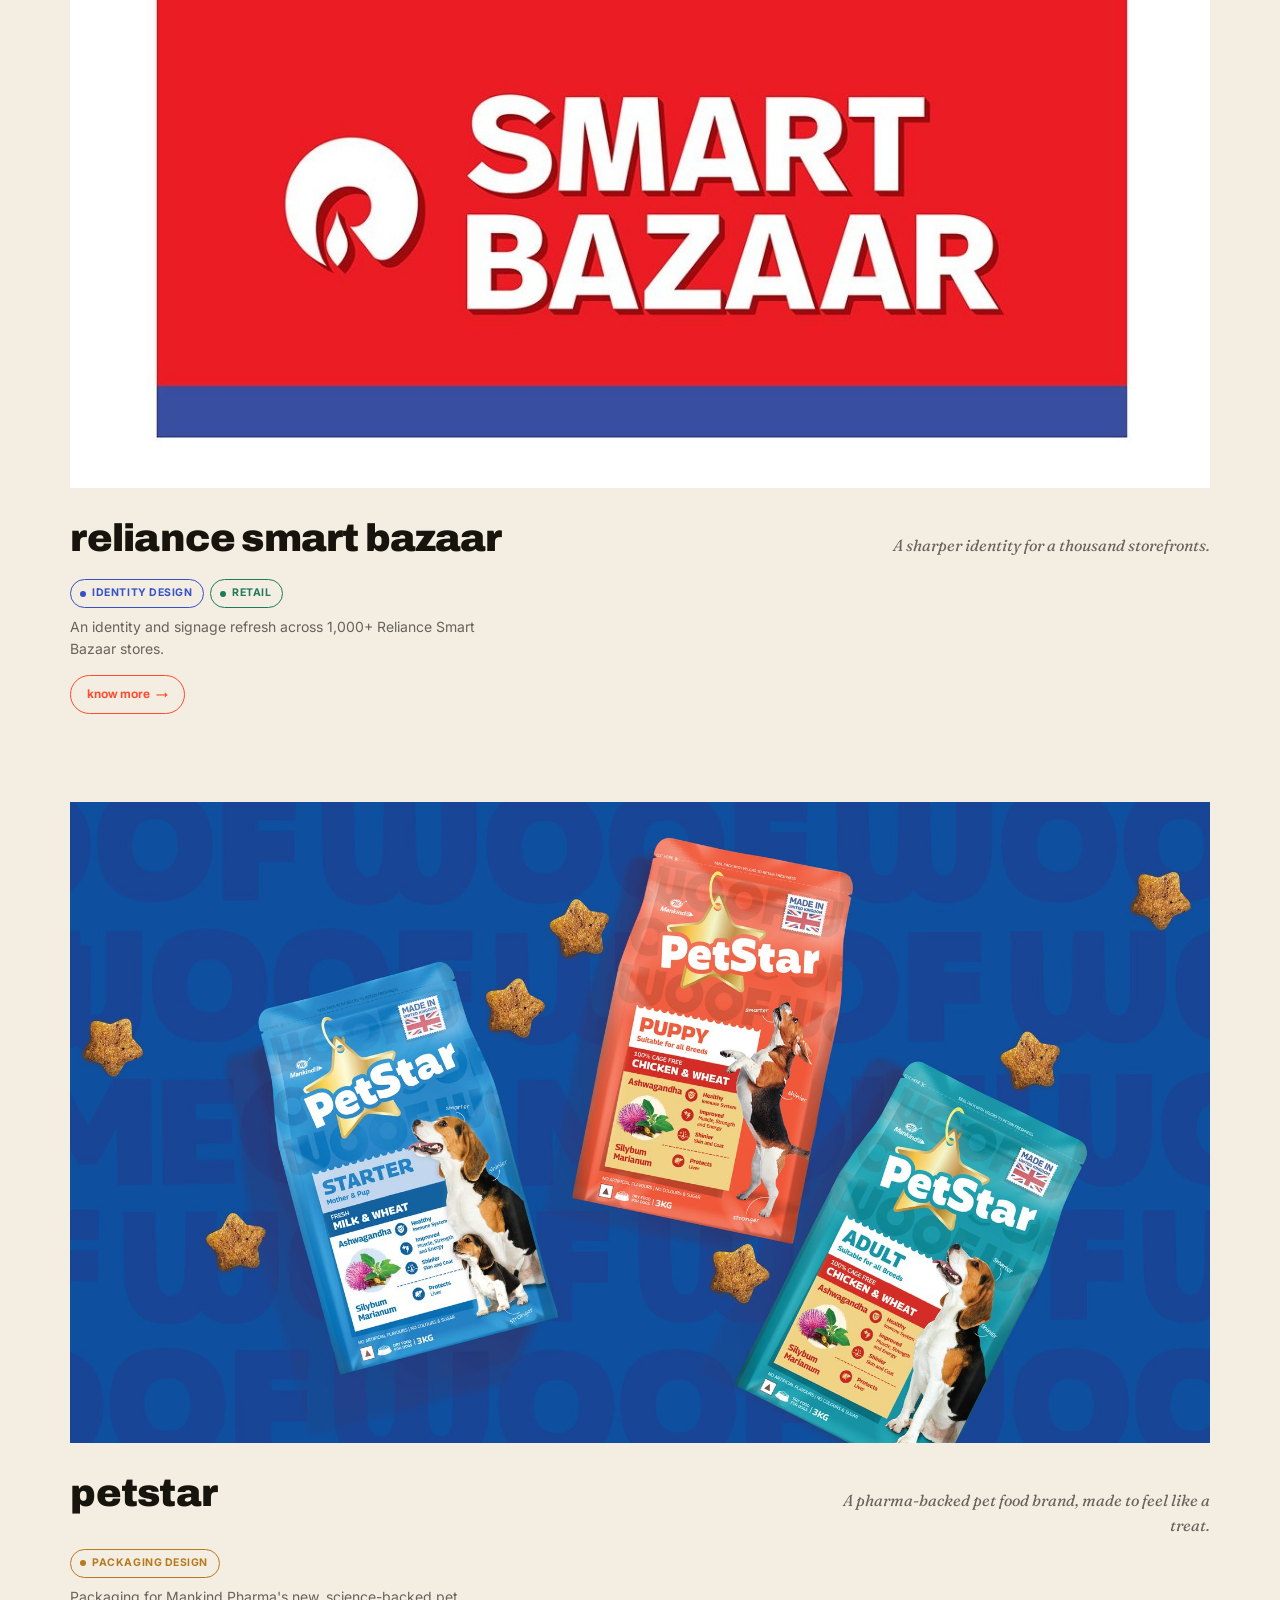
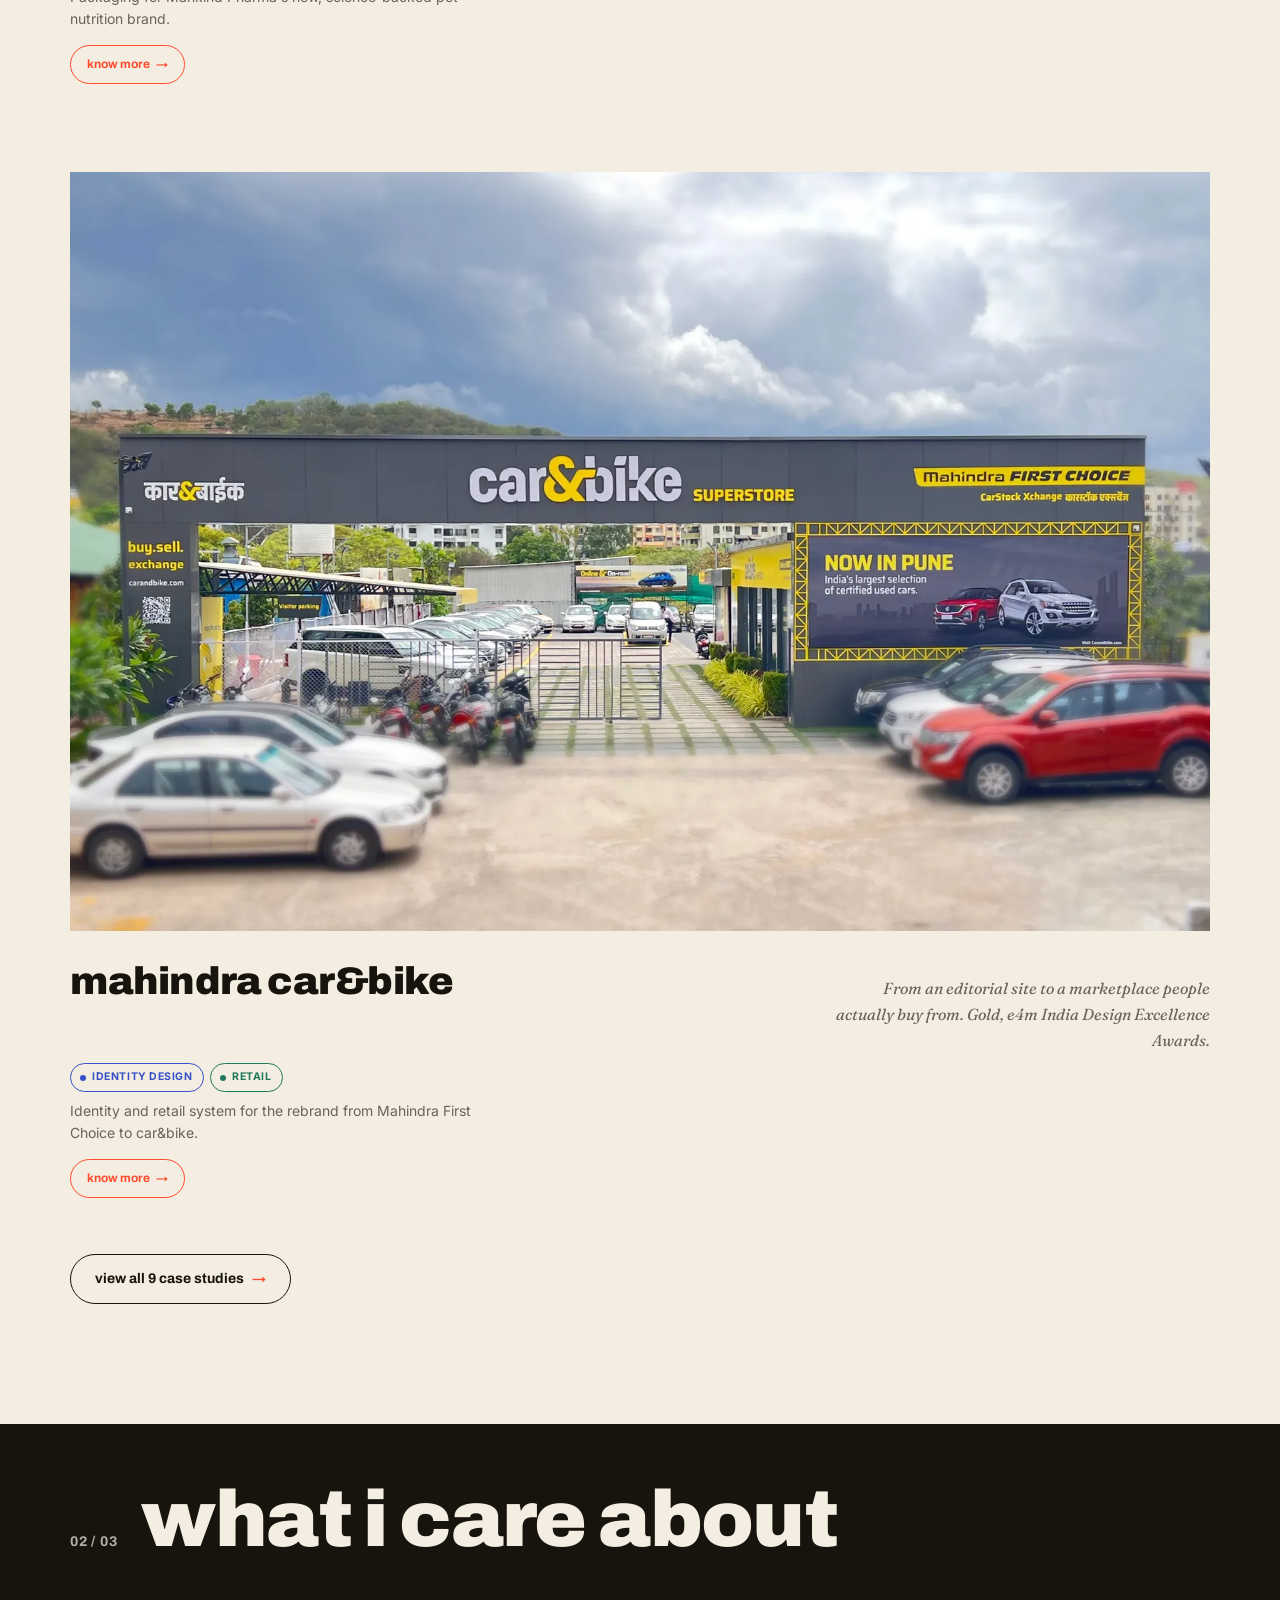
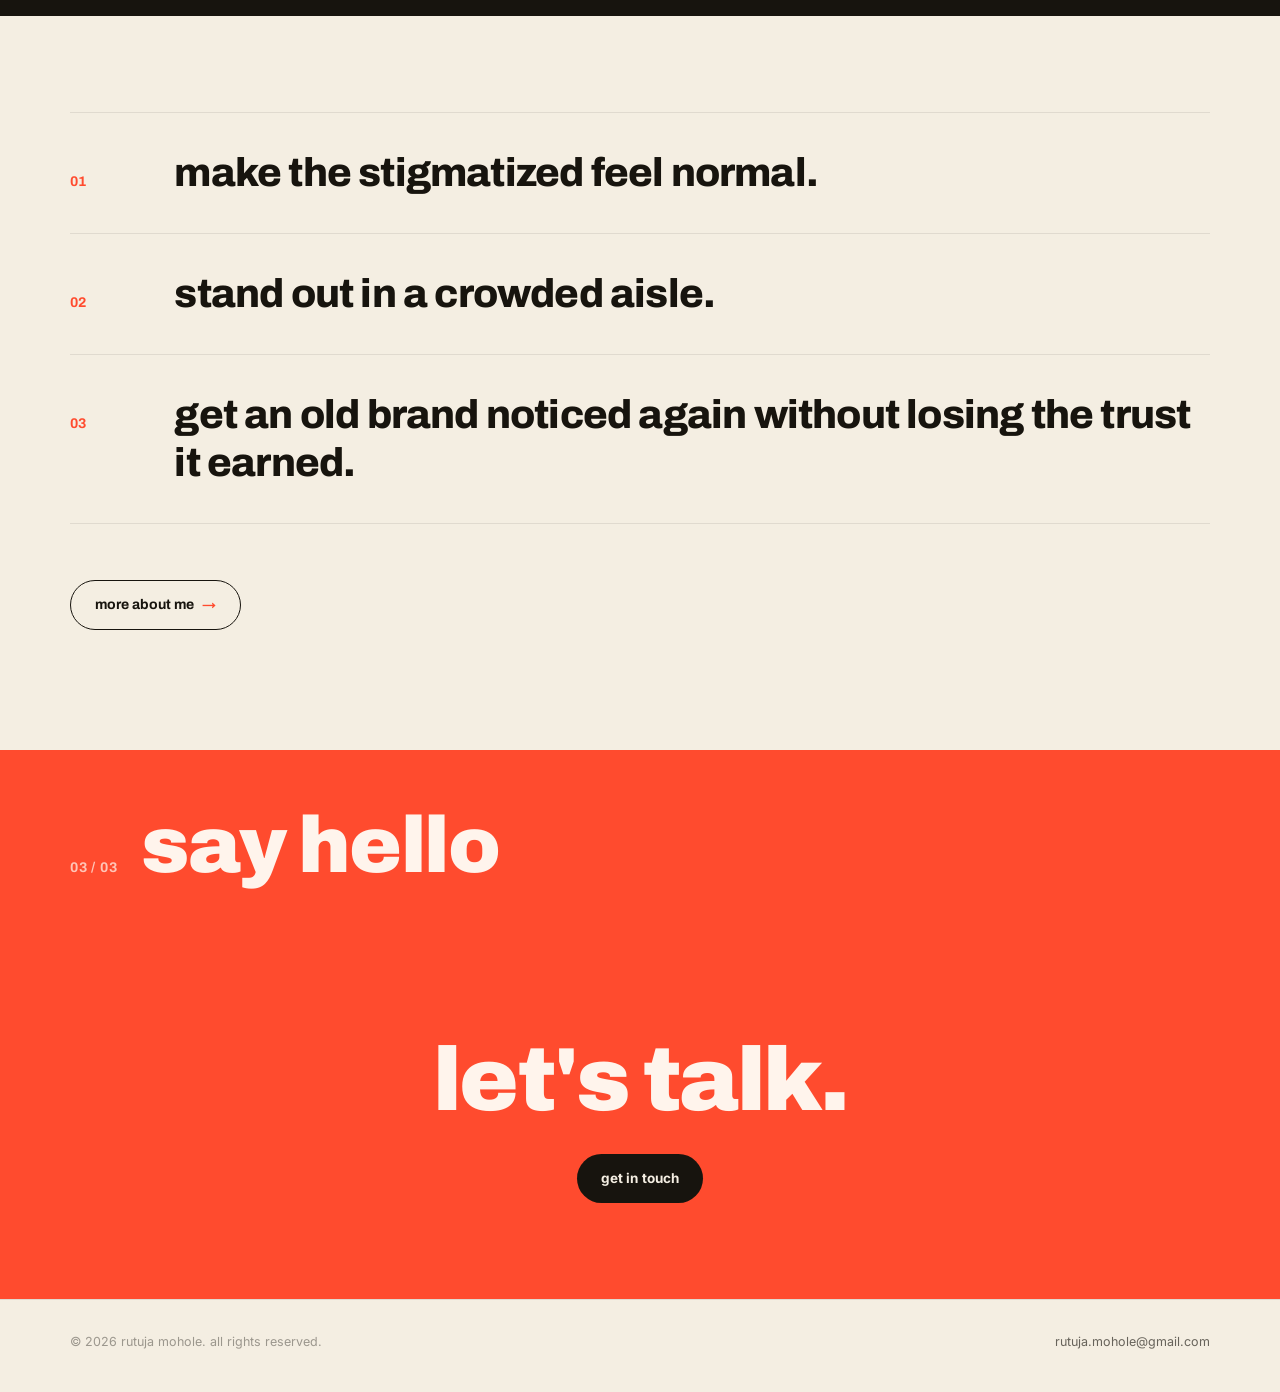
==== commit 8ad23bb3: "Content audit: rewrite copy in a plainer human voice, remove em dashes and AI-sounding phrasing Co-A" ====
--- a/index.html
+++ b/index.html
@@ -11,8 +11,8 @@
 <meta name="apple-mobile-web-app-capable" content="yes">
 <meta name="apple-mobile-web-app-status-bar-style" content="black-translucent">
 <meta name="apple-mobile-web-app-title" content="Rutuja Mohole">
-<title>Rutuja Mohole — Senior Communication Designer &amp; Brand Design Strategist</title>
-<meta name="description" content="Portfolio of Rutuja Mohole — Senior Communication Designer & Brand Design Strategist. Branding, packaging and design systems for Saffola, Epigamia, WickedGud, Mother Dairy, Himalaya, ITC Sunfeast, Reliance Smart Bazaar, PetStar and Mahindra Car&Bike.">
+<title>Rutuja Mohole | Senior Communication Designer &amp; Brand Design Strategist</title>
+<meta name="description" content="Portfolio of Rutuja Mohole, Senior Communication Designer & Brand Design Strategist. Branding, packaging and design systems for Saffola, Epigamia, WickedGud, Mother Dairy, Himalaya, ITC Sunfeast, Reliance Smart Bazaar, PetStar and Mahindra Car&Bike.">
 <link rel="preconnect" href="https://fonts.googleapis.com">
 <link rel="preconnect" href="https://fonts.gstatic.com" crossorigin>
 <link rel="stylesheet" href="https://fonts.googleapis.com/css2?family=Archivo:wght@500;600;700;800;900&family=Fraunces:ital,opsz,wght@0,9..144,400;0,9..144,500;0,9..144,600;1,9..144,400;1,9..144,500&family=Inter:wght@400;500;600;700&display=swap">
@@ -42,7 +42,7 @@
           <a href="work.html" class="btn btn-primary">view work</a>
           <a href="contact.html" class="btn btn-ghost">get in touch</a>
         </div>
-        <p class="hero-intro">Rutuja Mohole — Elephant Design, Pune.</p>
+        <p class="hero-intro">Rutuja Mohole, Elephant Design, Pune.</p>
       </div>
     </div>
   </div>
@@ -51,7 +51,7 @@
 <!-- ===================== POSITIONING STRIP ===================== -->
 <section class="positioning-strip reveal">
   <div class="wrap">
-    <p>I design packaging and brand systems for FMCG brands — mostly the kind you've actually bought something from.</p>
+    <p>I design packaging and brand systems for FMCG brands. Chances are you've bought some of them.</p>
   </div>
 </section>
 
@@ -81,7 +81,7 @@
         <p class="eyebrow" style="margin-bottom:14px;">A few favourites</p>
         <h2 class="section-title" data-kinetic>case studies</h2>
       </div>
-      <p class="section-sub">Seven picks from nine projects. The full curated sequence — all packaging, identity and brand systems — lives on the Work page.</p>
+      <p class="section-sub">Seven picks from nine projects. The rest are on the Work page.</p>
     </div>
 
     <div class="featured-list">
@@ -90,7 +90,7 @@
         <div class="featured-cap">
           <div class="featured-cap-row">
             <span class="featured-title">saffola millets masala</span>
-            <span class="featured-outcome">Millets, reframed as a 3-minute craving.</span>
+            <span class="featured-outcome">Making millets a 3-minute craving.</span>
           </div>
           <div class="category-tags">
             <span class="category-tag cat-packaging">Packaging Design</span>
@@ -105,13 +105,13 @@
         <div class="featured-cap">
           <div class="featured-cap-row">
             <span class="featured-title">wickedgud</span>
-            <span class="featured-outcome">A brand built from zero — honest, and a little wicked. Gold, e4m India Design Awards.</span>
+            <span class="featured-outcome">A brand built from zero: honest, and a little wicked. Gold, e4m India Design Awards.</span>
           </div>
           <div class="category-tags">
             <span class="category-tag cat-packaging">Packaging Design</span>
             <span class="category-tag cat-identity">Identity Design</span>
           </div>
-          <p class="featured-explainer">Name, identity and packaging built from zero for a new nourishment-first snack brand.</p>
+          <p class="featured-explainer">Name, identity and packaging for a new snack brand, built from scratch.</p>
           <span class="know-more-link">know more</span>
         </div>
       </a>
@@ -151,7 +151,7 @@
         <div class="featured-cap">
           <div class="featured-cap-row">
             <span class="featured-title">reliance smart bazaar</span>
-            <span class="featured-outcome">One identity, sharpened for a thousand storefronts.</span>
+            <span class="featured-outcome">A sharper identity for a thousand storefronts.</span>
           </div>
           <div class="category-tags">
             <span class="category-tag cat-identity">Identity Design</span>
@@ -172,7 +172,7 @@
           <div class="category-tags">
             <span class="category-tag cat-packaging">Packaging Design</span>
           </div>
-          <p class="featured-explainer">Packaging and system design launching Mankind Pharma's science-backed pet nutrition brand.</p>
+          <p class="featured-explainer">Packaging for Mankind Pharma's new, science-backed pet nutrition brand.</p>
           <span class="know-more-link">know more</span>
         </div>
       </a>
@@ -182,7 +182,7 @@
         <div class="featured-cap">
           <div class="featured-cap-row">
             <span class="featured-title">mahindra car&amp;bike</span>
-            <span class="featured-outcome">An editorial brand, rebuilt into a marketplace people actually buy from. Gold, e4m India Design Excellence Awards.</span>
+            <span class="featured-outcome">From an editorial site to a marketplace people actually buy from. Gold, e4m India Design Excellence Awards.</span>
           </div>
           <div class="category-tags">
             <span class="category-tag cat-identity">Identity Design</span>
@@ -216,11 +216,11 @@
       </div>
       <div class="philosophy-item reveal">
         <span class="philosophy-index">02</span>
-        <span class="philosophy-statement">cut through a genuinely crowded aisle.</span>
+        <span class="philosophy-statement">stand out in a crowded aisle.</span>
       </div>
       <div class="philosophy-item reveal">
         <span class="philosophy-index">03</span>
-        <span class="philosophy-statement">get an old brand noticed again — without losing the trust it already earned.</span>
+        <span class="philosophy-statement">get an old brand noticed again without losing the trust it earned.</span>
       </div>
     </div>
     <a href="about.html" class="view-all-work reveal">more about me</a>
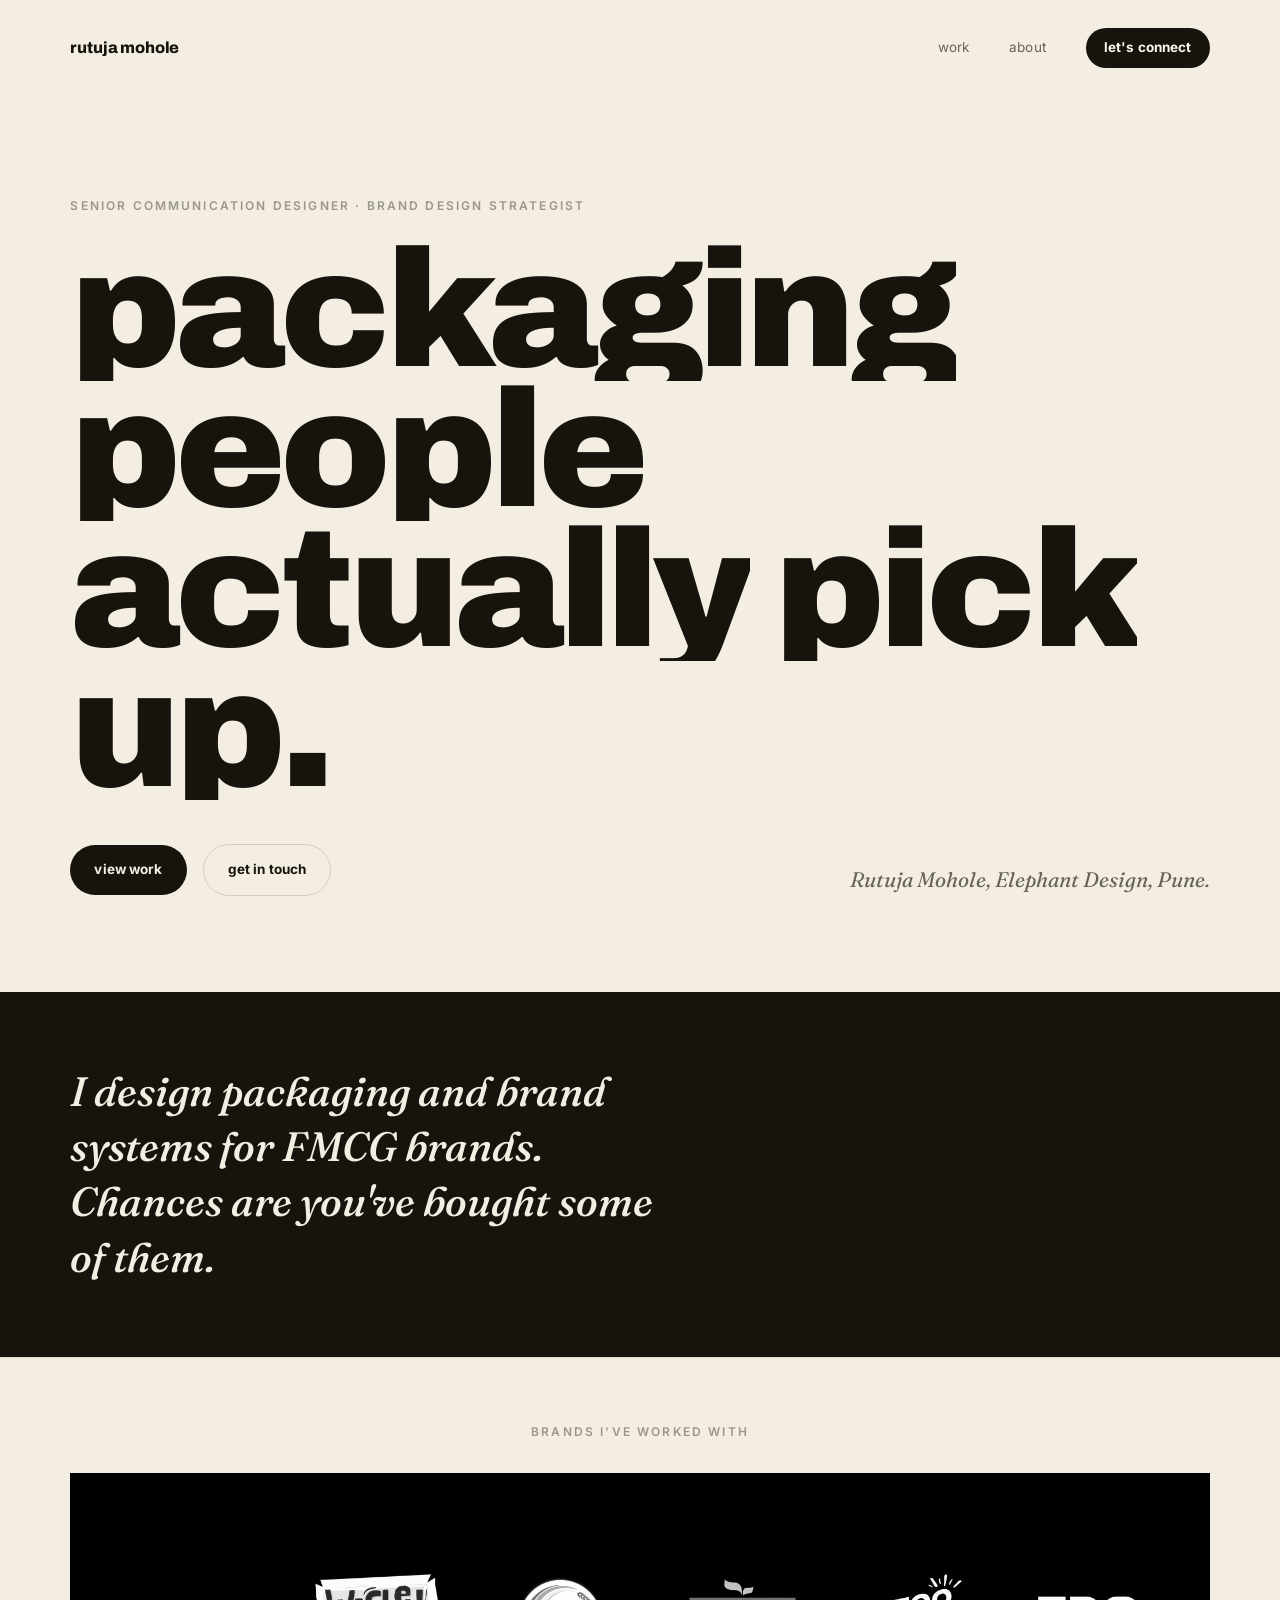
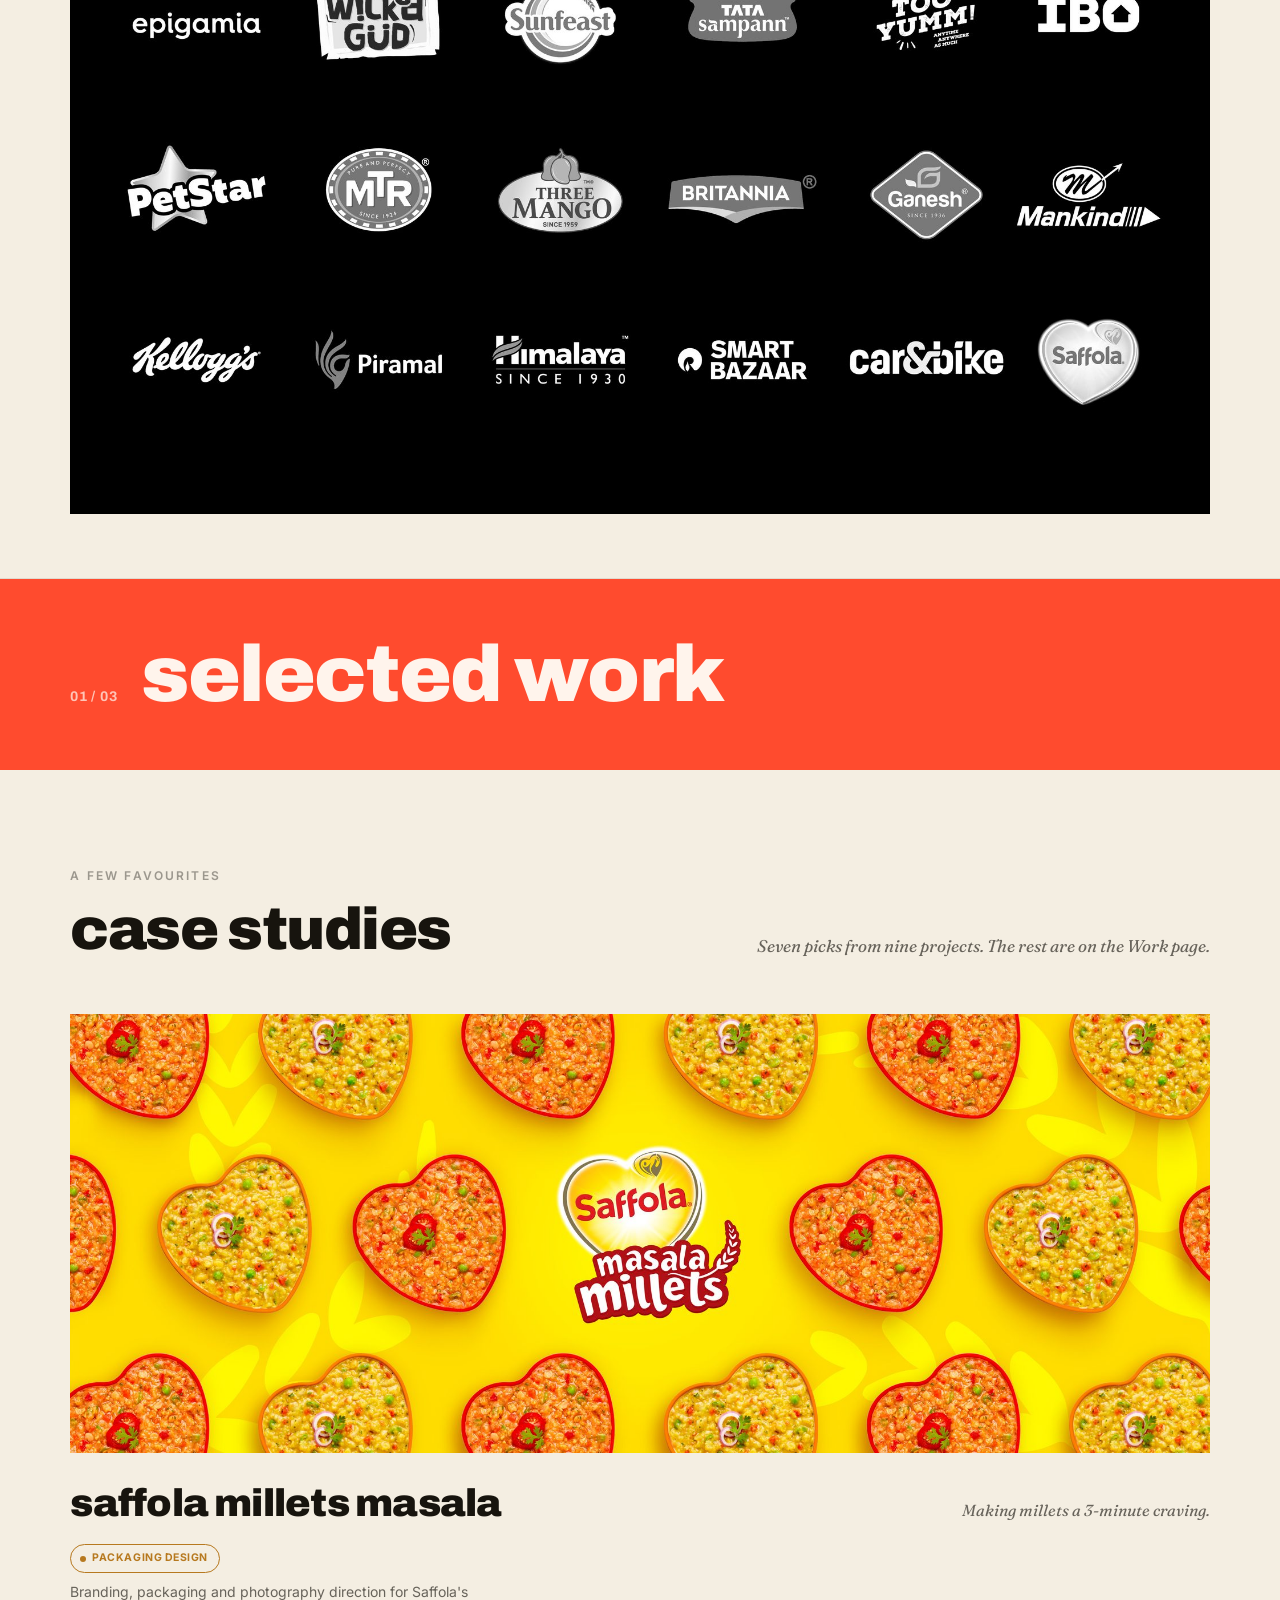
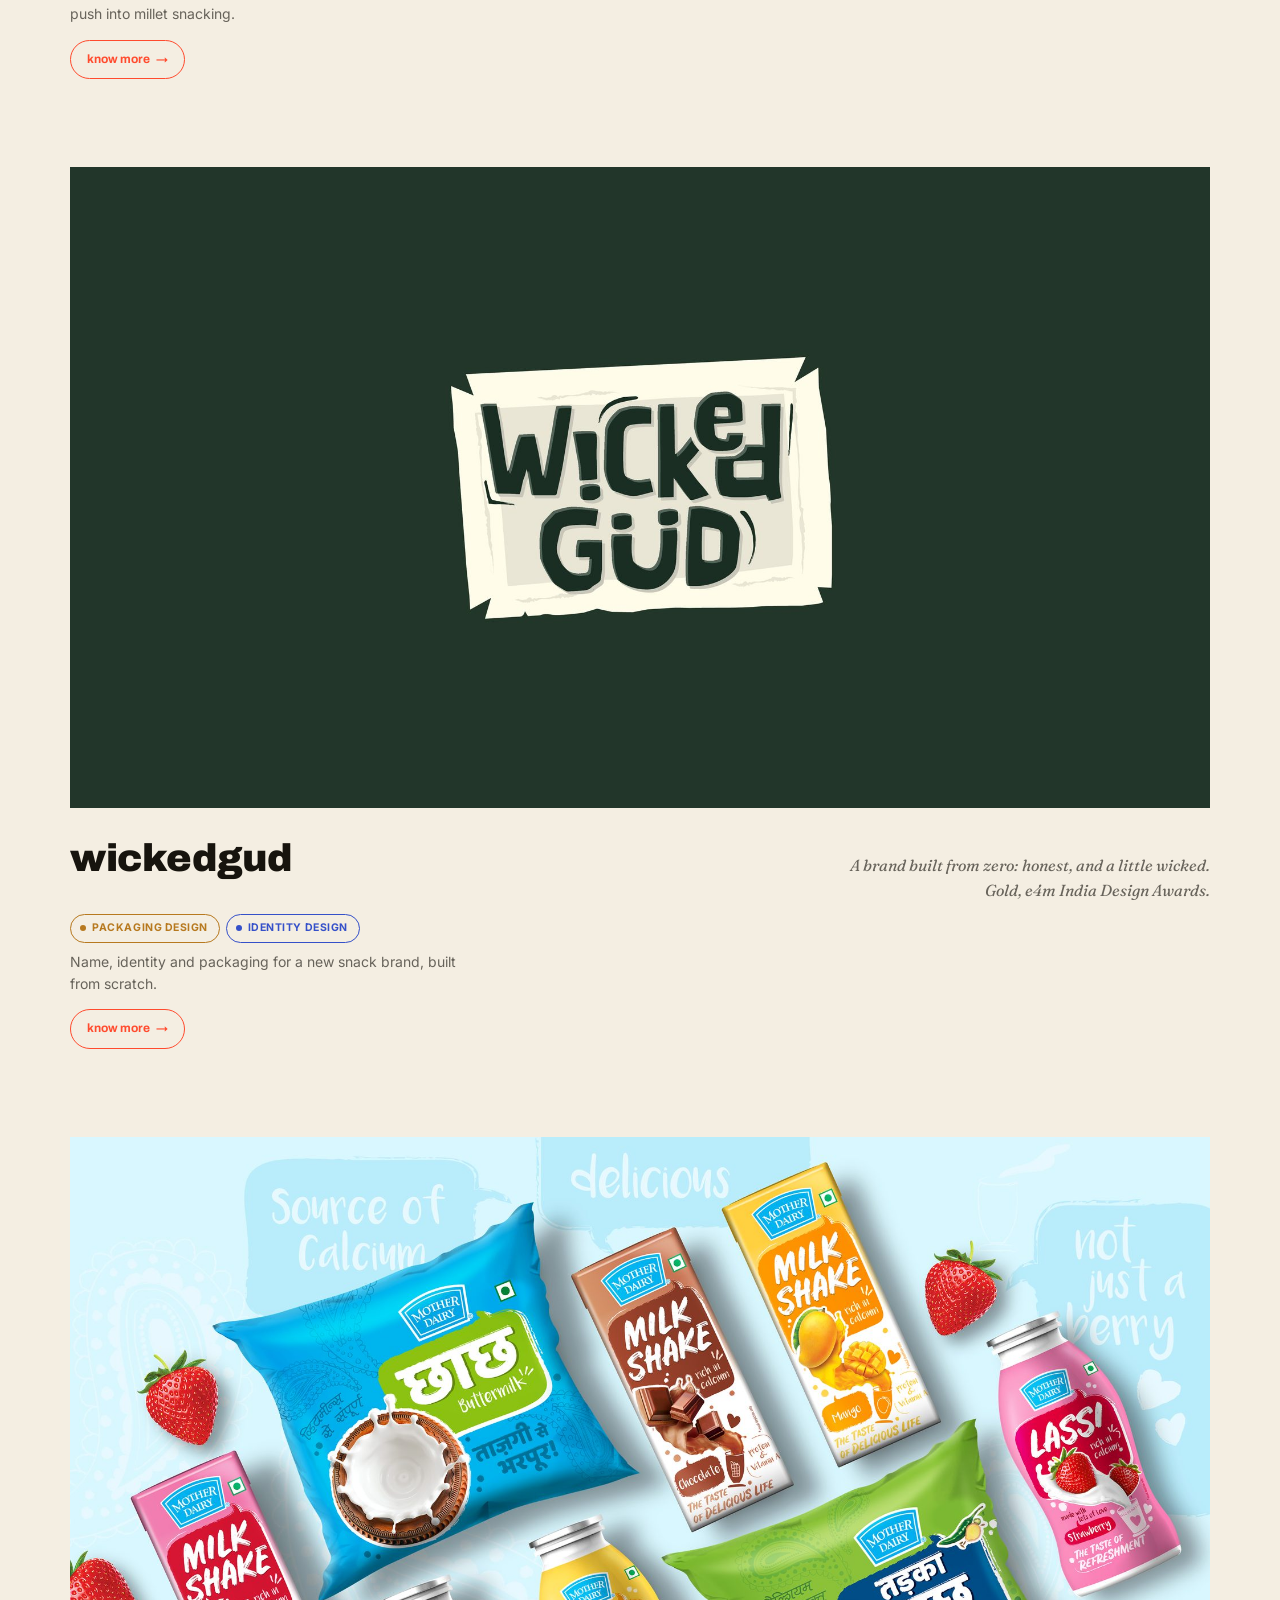
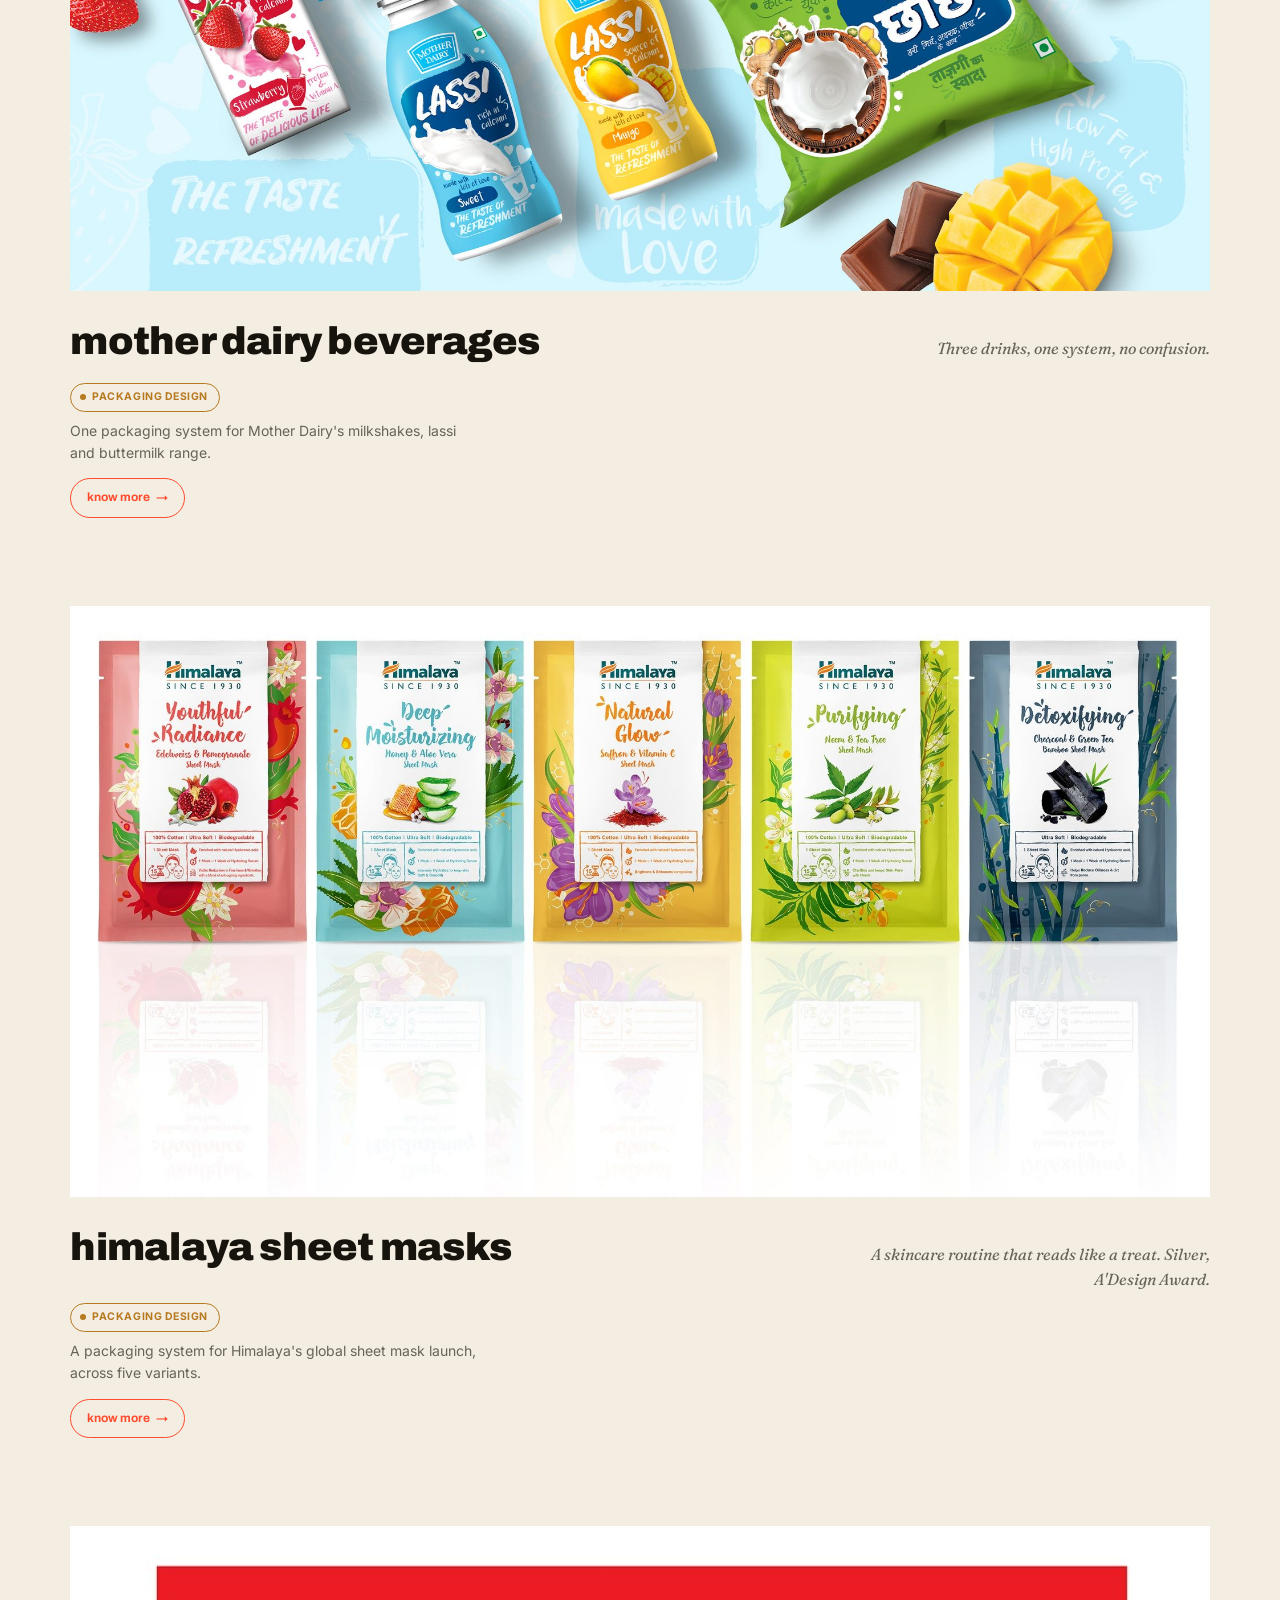
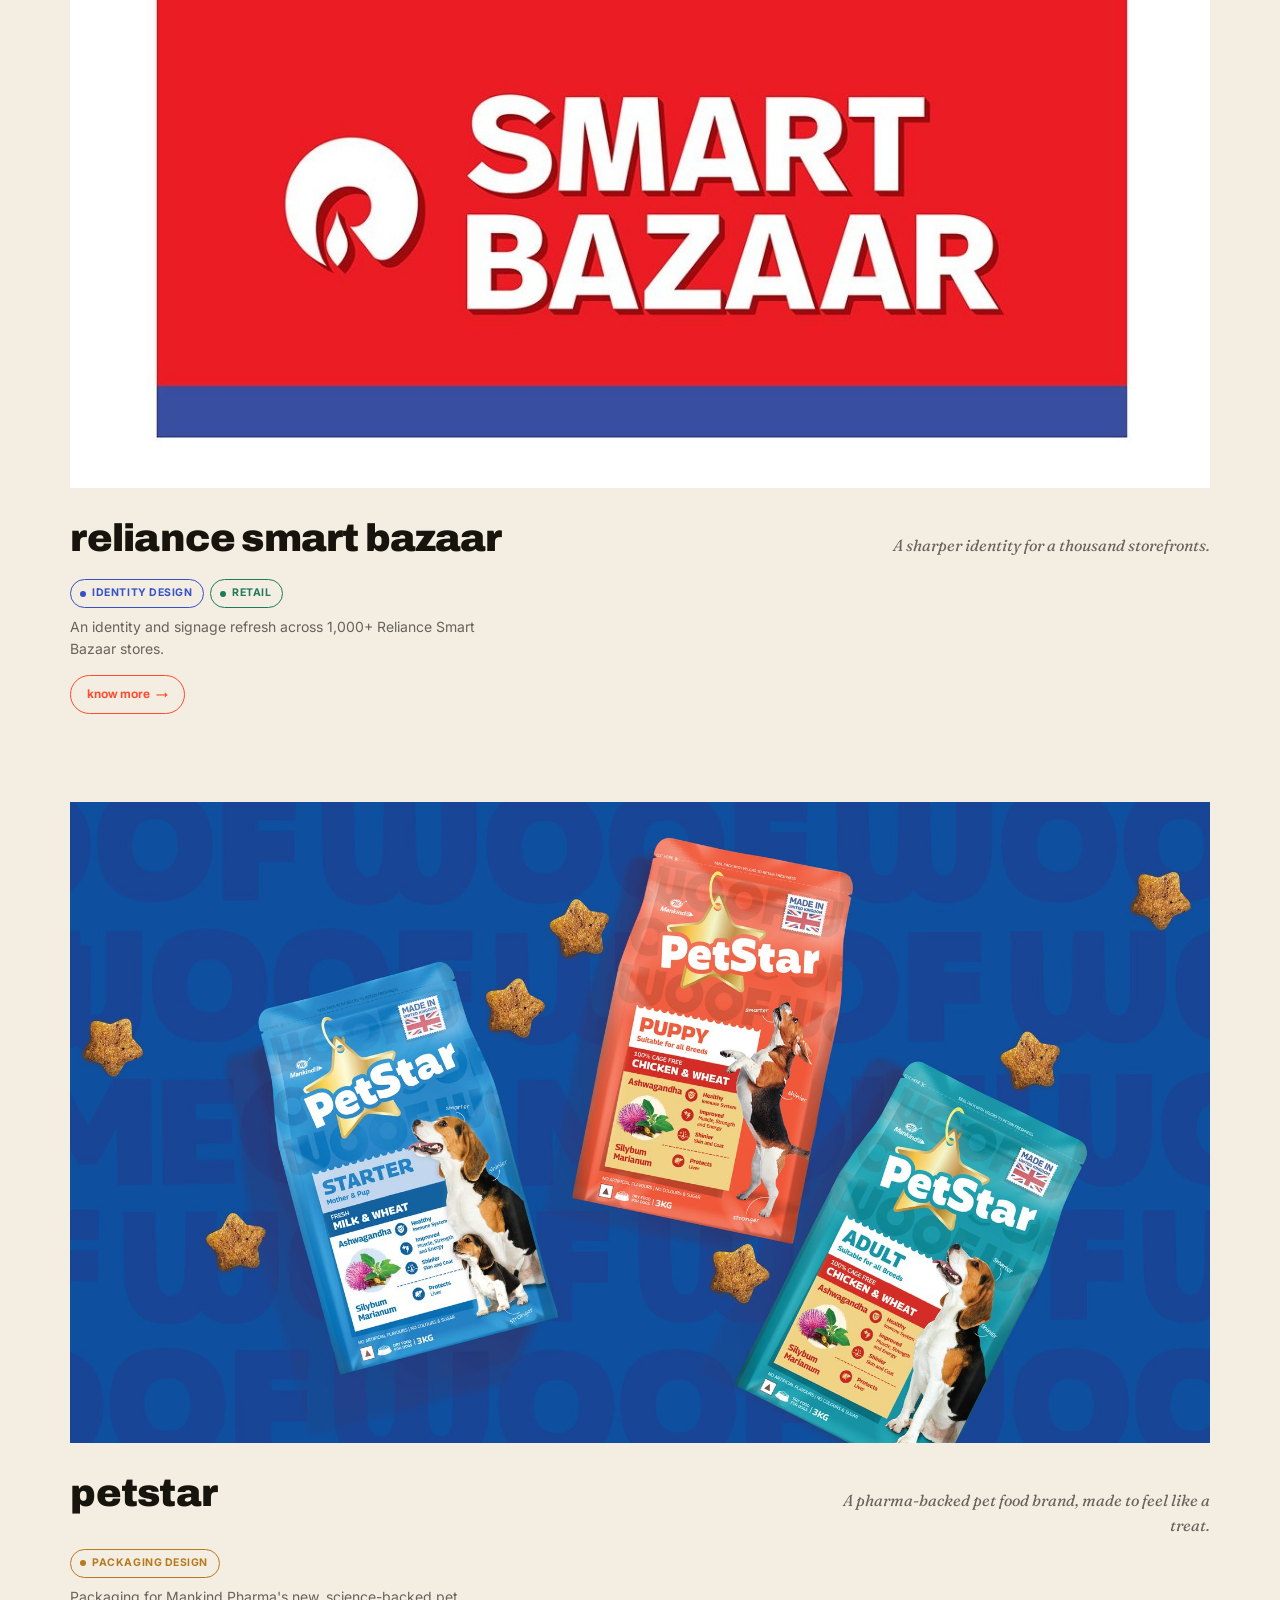
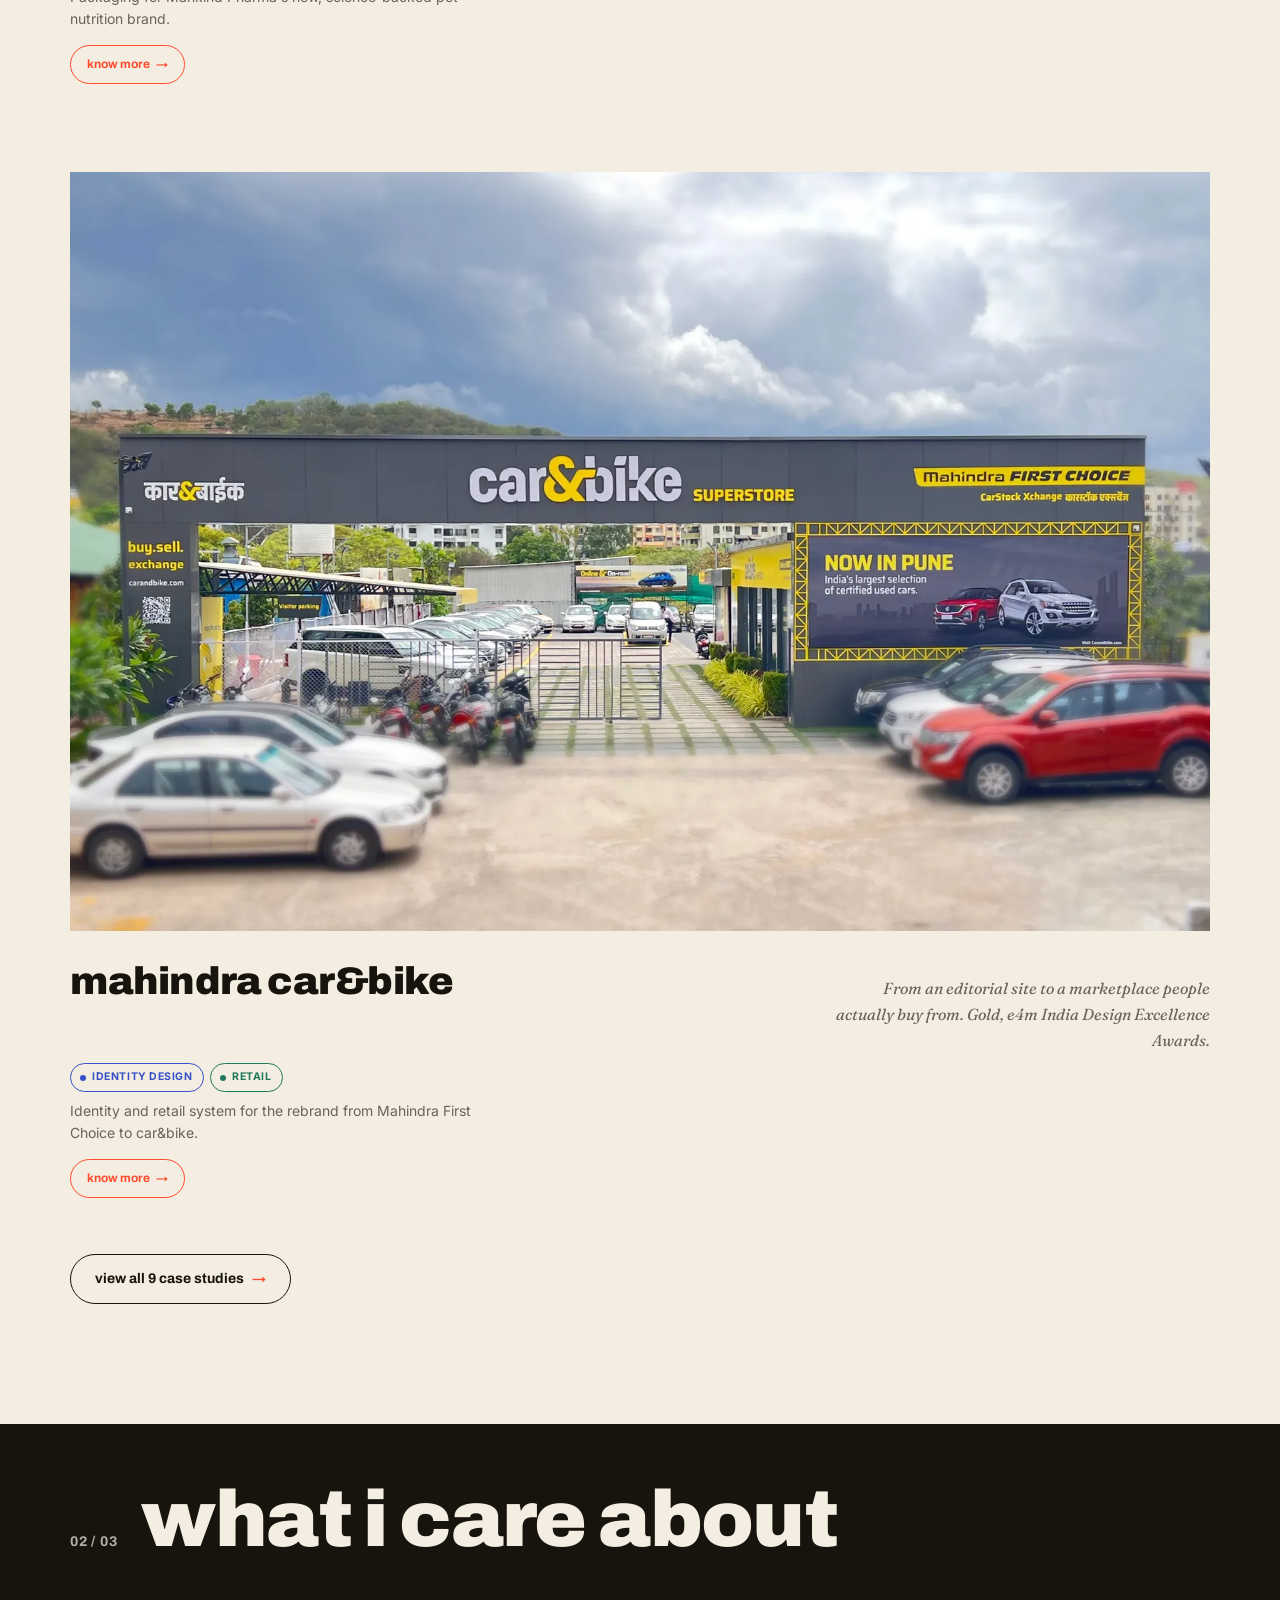
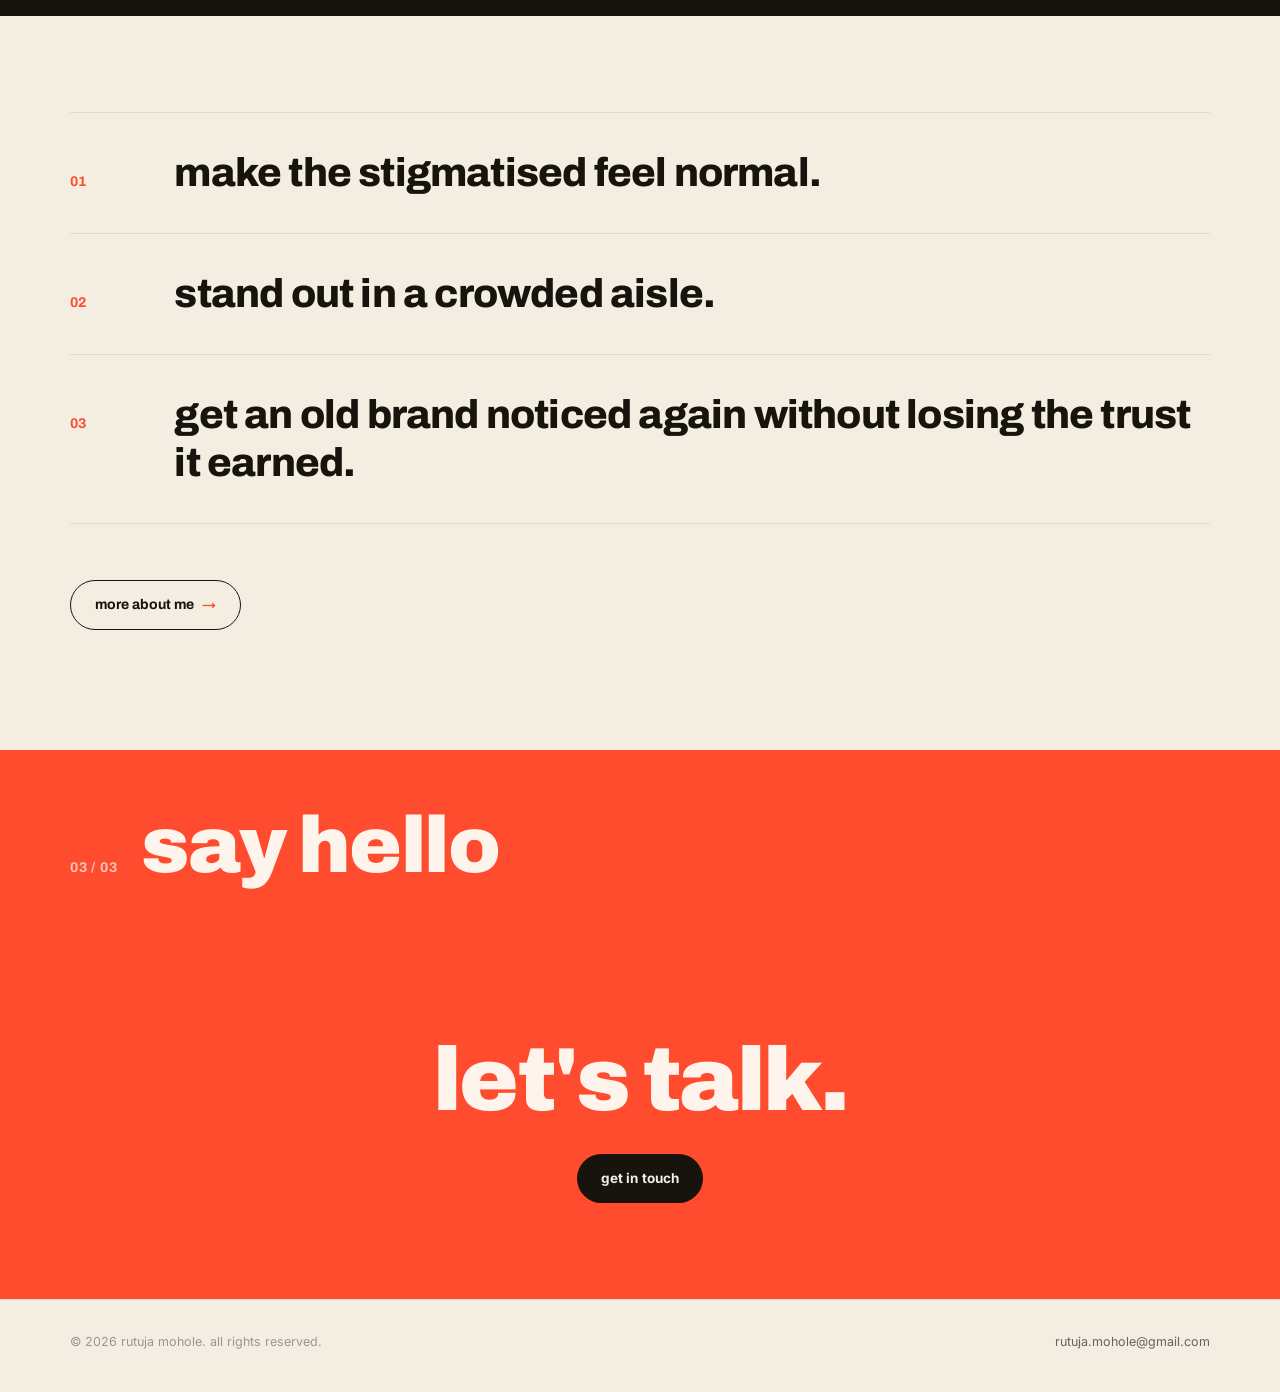
==== commit e49b31df: "Proofread copy: grammar, spelling consistency (British), role capitalisation Co-Authored-By: Claude " ====
--- a/index.html
+++ b/index.html
@@ -212,7 +212,7 @@
     <div class="philosophy-list">
       <div class="philosophy-item reveal">
         <span class="philosophy-index">01</span>
-        <span class="philosophy-statement">make the stigmatized feel normal.</span>
+        <span class="philosophy-statement">make the stigmatised feel normal.</span>
       </div>
       <div class="philosophy-item reveal">
         <span class="philosophy-index">02</span>
